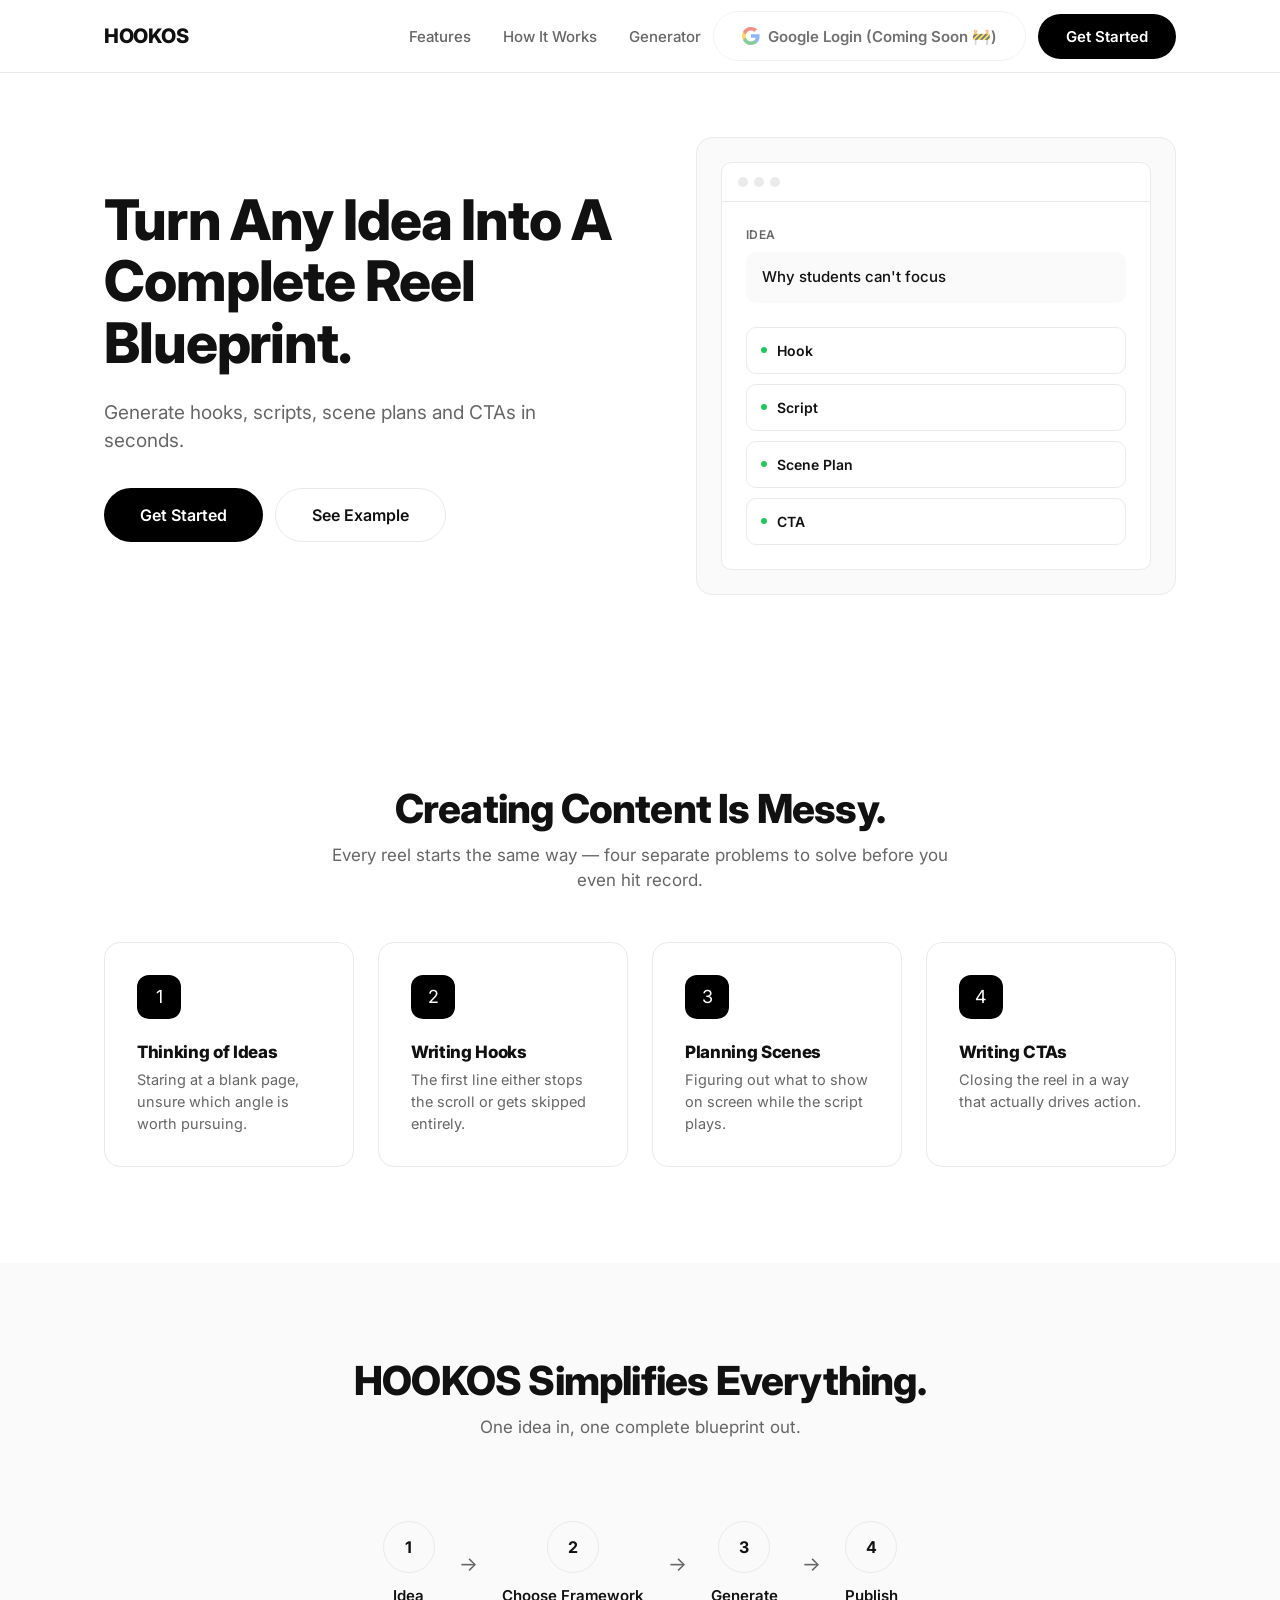
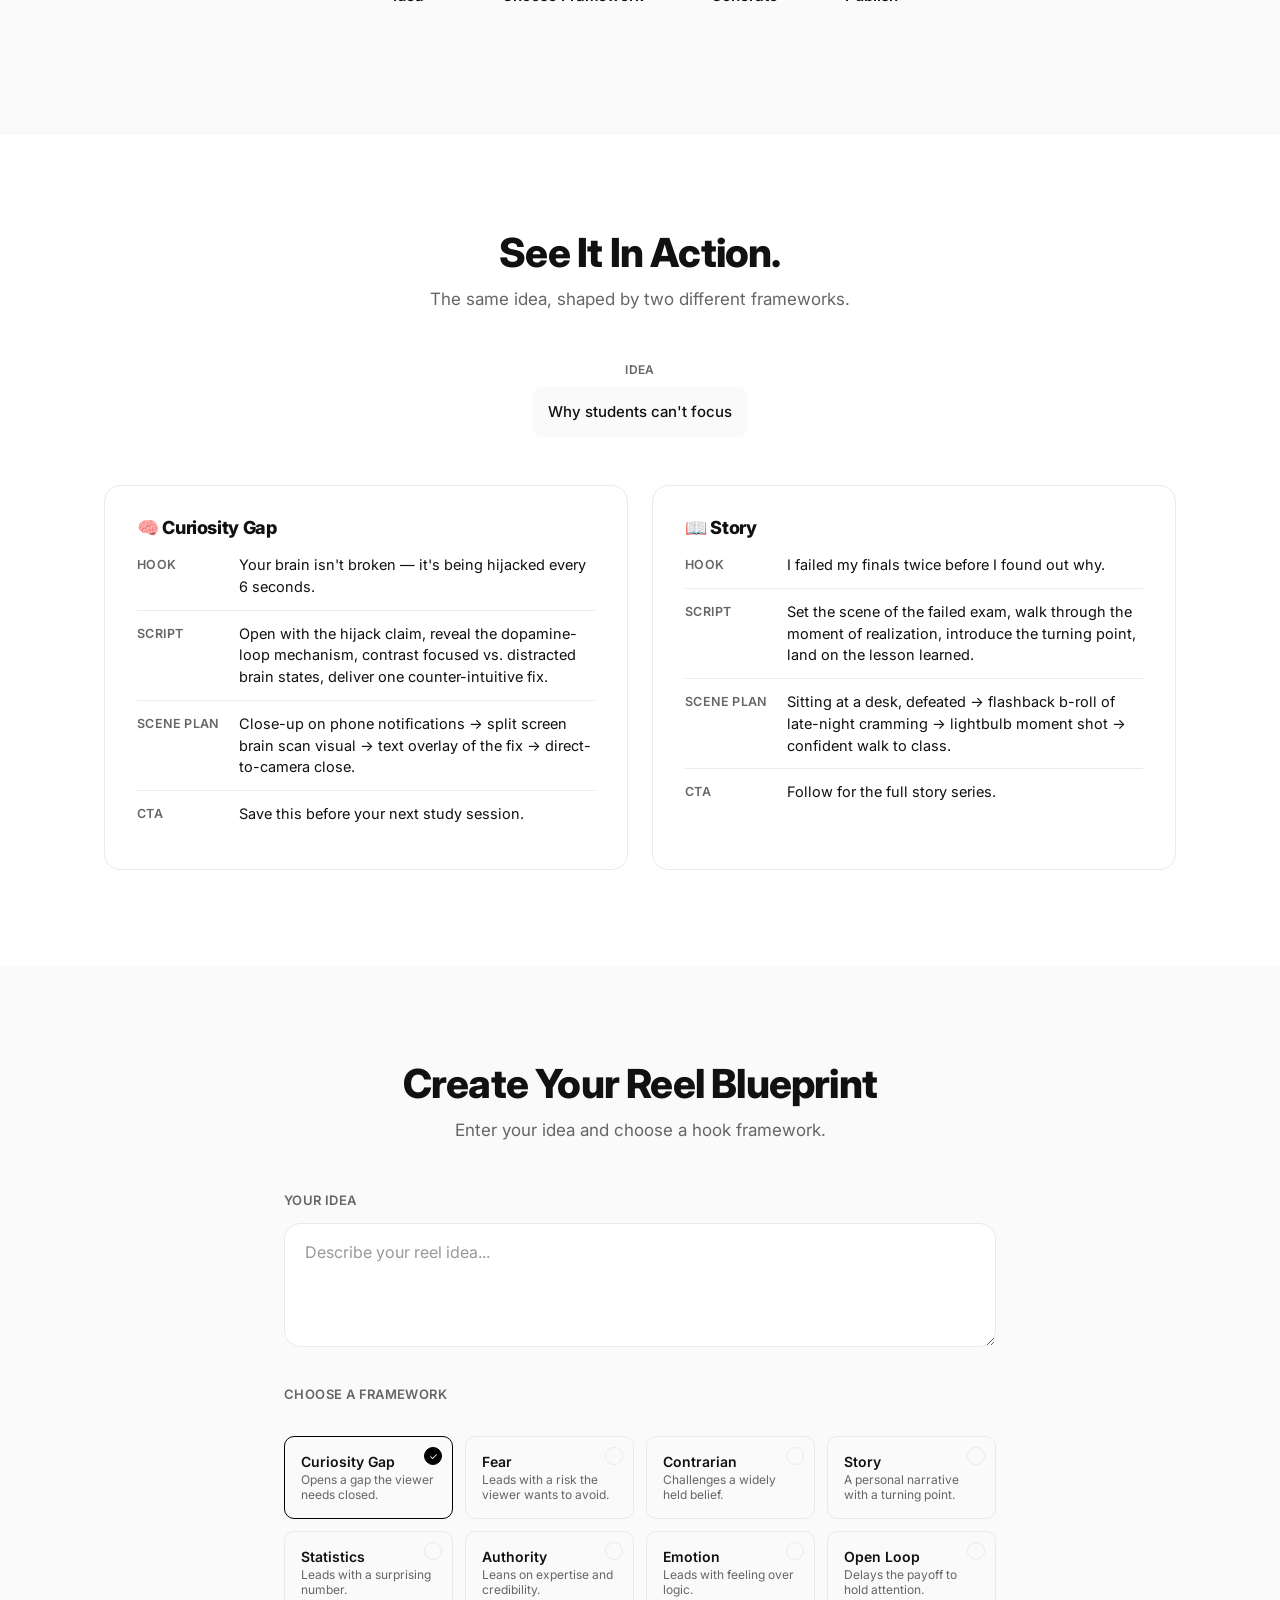
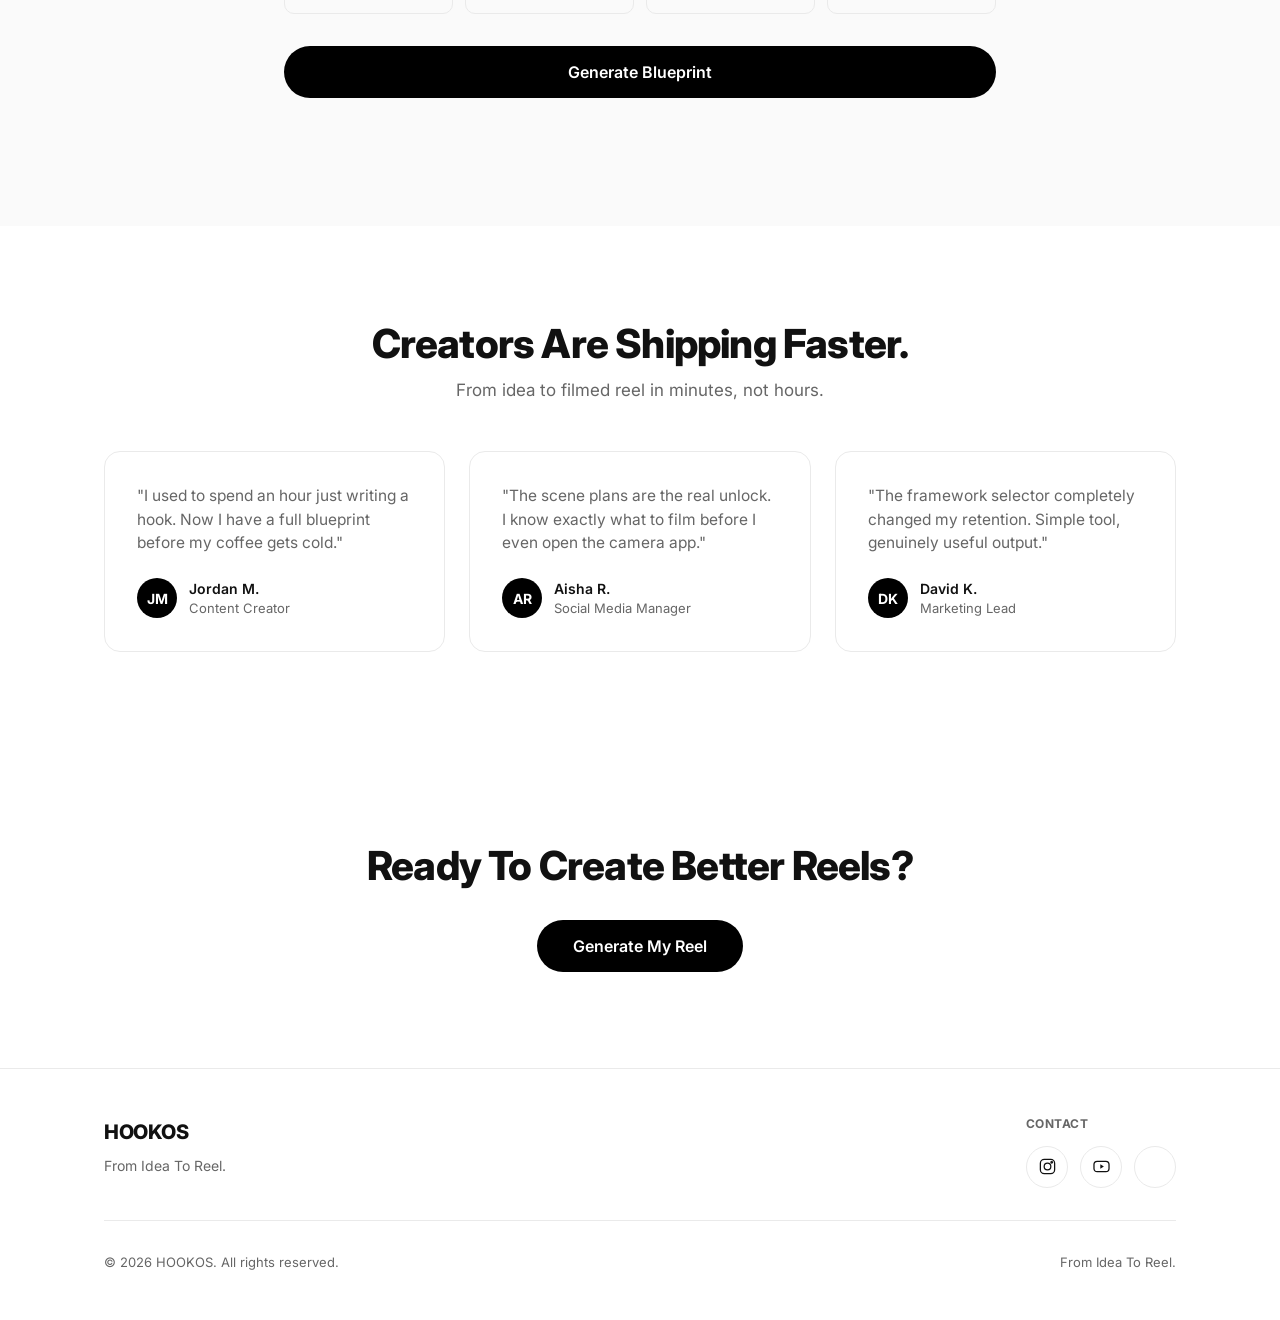
==== index.html @ 0fcbcadb "Update index.html" ====
<!DOCTYPE html>
<html lang="en">
<head>
<meta charset="UTF-8">
<meta name="viewport" content="width=device-width, initial-scale=1, viewport-fit=cover">
<title>HOOKOS — Turn Any Idea Into A Complete Reel Blueprint</title>
<meta name="description" content="HOOKOS turns a simple idea into a complete reel blueprint in seconds — hook, script, scene plan and CTA, generated instantly.">
<meta name="theme-color" content="#FFFFFF">
<link rel="icon" href="assets/favicon.ico" sizes="any">
<link rel="stylesheet" href="styles.css">
</head>
<body>

<a href="#main" class="skip-link">Skip to content</a>

<header class="navbar">
  <div class="container">
    <a href="#top" class="logo">HOOKOS</a>

    <button type="button" class="nav-toggle" id="nav-toggle" aria-expanded="false" aria-controls="nav-right" aria-label="Toggle menu">
      <span class="nav-toggle-bars"><span></span><span></span><span></span></span>
    </button>

    <div class="nav-right" id="nav-right">
      <ul class="nav-links">
        <li><a href="#features">Features</a></li>
        <li><a href="#how-it-works">How It Works</a></li>
        <li><a href="#generator">Generator</a></li>
      </ul>

      <div class="auth-area">
        <!-- Signed-out state (default). Google auth not implemented yet — UI only. -->
        <div data-auth-state="signed-out" class="is-active">
          <button type="button" class="btn btn-google" disabled>
  <svg width="18" height="18" viewBox="0 0 18 18" aria-hidden="true" focusable="false">
    <path fill="#4285F4" d="M17.64 9.2c0-.64-.06-1.25-.16-1.84H9v3.48h4.84a4.14 4.14 0 0 1-1.8 2.72v2.26h2.9c1.7-1.56 2.7-3.87 2.7-6.62Z"/>
    <path fill="#34A853" d="M9 18c2.43 0 4.47-.8 5.96-2.18l-2.9-2.26c-.81.54-1.85.86-3.06.86-2.35 0-4.34-1.59-5.05-3.72H.95v2.33A9 9 0 0 0 9 18Z"/>
    <path fill="#FBBC05" d="M3.95 10.7A5.4 5.4 0 0 1 3.67 9c0-.59.1-1.16.28-1.7V4.97H.95A9 9 0 0 0 0 9c0 1.45.35 2.83.95 4.03l3-2.33Z"/>
    <path fill="#EA4335" d="M9 3.58c1.32 0 2.51.46 3.44 1.35l2.58-2.58C13.46.89 11.43 0 9 0A9 9 0 0 0 .95 4.97l3 2.33C4.66 5.17 6.65 3.58 9 3.58Z"/>
  </svg>
  <span>Google Login (Coming Soon 🚧)</span>
</button>

        <!-- Signed-in state — hidden until real auth is wired up. -->
        <div data-auth-state="signed-in" class="profile-menu" id="profile-menu">
          <button type="button" class="profile-trigger" id="profile-trigger" aria-haspopup="true" aria-expanded="false">
            <span class="avatar" data-user-initial>?</span>
            <span data-user-name>Account</span>
          </button>
          <div class="profile-dropdown" role="menu">
            <a href="#" role="menuitem">Dashboard</a>
            <a href="#" role="menuitem">History</a>
            <button type="button" role="menuitem" data-action="logout">Log Out</button>
          </div>
        </div>
      </div>

      <a href="#generator" class="btn btn-primary">Get Started</a>
    </div>
  </div>
</header>

<main id="main">

  <!-- ================= HERO ================= -->
  <section class="hero" id="top">
    <div class="container">
      <div class="hero-copy">
        <h1>Turn Any Idea Into A Complete Reel Blueprint.</h1>
        <p>Generate hooks, scripts, scene plans and CTAs in seconds.</p>
        <div class="hero-actions">
          <a href="#generator" class="btn btn-primary btn-lg">Get Started</a>
          <a href="#example" class="btn btn-secondary btn-lg">See Example</a>
        </div>
      </div>

      <div class="mockup" role="img" aria-label="Preview of a generated blueprint for the idea: why students can't focus">
        <div class="mockup-window">
          <div class="mockup-bar">
            <span class="mockup-dot"></span>
            <span class="mockup-dot"></span>
            <span class="mockup-dot"></span>
          </div>
          <div class="mockup-body">
            <div class="mockup-label">Idea</div>
            <div class="mockup-input">Why students can't focus</div>
            <div class="mockup-outputs">
              <div class="mockup-chip"><span class="dot"></span>Hook</div>
              <div class="mockup-chip"><span class="dot"></span>Script</div>
              <div class="mockup-chip"><span class="dot"></span>Scene Plan</div>
              <div class="mockup-chip"><span class="dot"></span>CTA</div>
            </div>
          </div>
        </div>
      </div>
    </div>
  </section>

  <!-- ================= PROBLEM ================= -->
  <section id="features">
    <div class="container">
      <div class="section-title reveal">
        <h2>Creating Content Is Messy.</h2>
        <p>Every reel starts the same way — four separate problems to solve before you even hit record.</p>
      </div>
      <div class="grid-4">
        <div class="card reveal">
          <div class="card-icon" aria-hidden="true">1</div>
          <h3>Thinking of Ideas</h3>
          <p>Staring at a blank page, unsure which angle is worth pursuing.</p>
        </div>
        <div class="card reveal">
          <div class="card-icon" aria-hidden="true">2</div>
          <h3>Writing Hooks</h3>
          <p>The first line either stops the scroll or gets skipped entirely.</p>
        </div>
        <div class="card reveal">
          <div class="card-icon" aria-hidden="true">3</div>
          <h3>Planning Scenes</h3>
          <p>Figuring out what to show on screen while the script plays.</p>
        </div>
        <div class="card reveal">
          <div class="card-icon" aria-hidden="true">4</div>
          <h3>Writing CTAs</h3>
          <p>Closing the reel in a way that actually drives action.</p>
        </div>
      </div>
    </div>
  </section>

  <!-- ================= SOLUTION ================= -->
  <section id="how-it-works" class="section-alt">
    <div class="container">
      <div class="section-title reveal">
        <h2>HOOKOS Simplifies Everything.</h2>
        <p>One idea in, one complete blueprint out.</p>
      </div>
      <div class="process reveal">
        <div class="process-step"><div class="num">1</div><span class="label">Idea</span></div>
        <span class="process-arrow" aria-hidden="true">→</span>
        <div class="process-step"><div class="num">2</div><span class="label">Choose Framework</span></div>
        <span class="process-arrow" aria-hidden="true">→</span>
        <div class="process-step"><div class="num">3</div><span class="label">Generate</span></div>
        <span class="process-arrow" aria-hidden="true">→</span>
        <div class="process-step"><div class="num">4</div><span class="label">Publish</span></div>
      </div>
    </div>
  </section>

  <!-- ================= EXAMPLE OUTPUT ================= -->
  <section id="example">
    <div class="container">
      <div class="section-title reveal">
        <h2>See It In Action.</h2>
        <p>The same idea, shaped by two different frameworks.</p>
      </div>

      <div class="example-input reveal">
        <div class="mockup-label">Idea</div>
        <div class="mockup-input">Why students can't focus</div>
      </div>

      <div class="grid-2">
        <div class="output-card reveal">
          <h3>🧠 Curiosity Gap</h3>
          <div class="output-line"><strong>Hook</strong><span>Your brain isn't broken — it's being hijacked every 6 seconds.</span></div>
          <div class="output-line"><strong>Script</strong><span>Open with the hijack claim, reveal the dopamine-loop mechanism, contrast focused vs. distracted brain states, deliver one counter-intuitive fix.</span></div>
          <div class="output-line"><strong>Scene Plan</strong><span>Close-up on phone notifications → split screen brain scan visual → text overlay of the fix → direct-to-camera close.</span></div>
          <div class="output-line"><strong>CTA</strong><span>Save this before your next study session.</span></div>
        </div>
        <div class="output-card reveal">
          <h3>📖 Story</h3>
          <div class="output-line"><strong>Hook</strong><span>I failed my finals twice before I found out why.</span></div>
          <div class="output-line"><strong>Script</strong><span>Set the scene of the failed exam, walk through the moment of realization, introduce the turning point, land on the lesson learned.</span></div>
          <div class="output-line"><strong>Scene Plan</strong><span>Sitting at a desk, defeated → flashback b-roll of late-night cramming → lightbulb moment shot → confident walk to class.</span></div>
          <div class="output-line"><strong>CTA</strong><span>Follow for the full story series.</span></div>
        </div>
      </div>
    </div>
  </section>

  <!-- ================= GENERATOR ================= -->
  <section id="generator" class="section-alt">
    <div class="container generator-shell">
      <div class="section-title reveal">
        <h2>Create Your Reel Blueprint</h2>
        <p>Enter your idea and choose a hook framework.</p>
      </div>

      <form id="blueprint-form" novalidate>
        <div class="field-label" id="idea-label">Your idea</div>
        <textarea id="idea-input" placeholder="Describe your reel idea..." aria-labelledby="idea-label" required></textarea>

        <div class="field-label" style="margin-top:32px;" id="framework-label">Choose a framework</div>
        <div class="framework-grid" role="radiogroup" aria-labelledby="framework-label" id="framework-grid">
          <!-- populated by script.js -->
        </div>

        <button type="submit" class="btn btn-primary btn-lg btn-block" id="generate-btn">
          <span id="generate-btn-text">Generate Blueprint</span>
        </button>

        <div class="form-hint" id="form-hint">&nbsp;</div>
        <div class="api-error" id="api-error" role="alert"></div>
      </form>

      <!-- Loading experience -->
      <div class="loading-panel" id="loading-panel" aria-live="polite">
        <div class="loading-orb" aria-hidden="true"></div>
        <div class="loading-status" id="loading-status">Analyzing topic...</div>
        <div class="loading-track"><div class="loading-bar" id="loading-bar"></div></div>
      </div>

      <!-- Results -->
      <section id="results" hidden aria-live="polite">
        <div class="results-header">
          <h2>Your Reel Blueprint</h2>
          <p>Copy each section straight into your workflow.</p>
        </div>

        <div class="metrics-panel">
          <h3>AI Metrics</h3>
          <div class="metrics-grid">
            <div class="metric">
              <span class="metric-label">Virality Score</span>
              <span class="metric-value" id="metric-virality">—</span>
              <div class="metric-bar"><span id="metric-virality-bar"></span></div>
            </div>
            <div class="metric">
              <span class="metric-label">Retention Score</span>
              <span class="metric-value" id="metric-retention">—</span>
              <div class="metric-bar"><span id="metric-retention-bar"></span></div>
            </div>
            <div class="metric">
              <span class="metric-label">Predicted Watch Time</span>
              <span class="metric-value is-text" id="metric-watchtime">—</span>
            </div>
            <div class="metric">
              <span class="metric-label">Emotion Trigger</span>
              <span class="metric-value is-text" id="metric-emotion">—</span>
            </div>
            <div class="metric">
              <span class="metric-label">Framework Used</span>
              <span class="metric-value is-text" id="metric-framework">—</span>
            </div>
            <div class="metric">
              <span class="metric-label">Confidence</span>
              <span class="metric-value" id="metric-confidence">—</span>
              <div class="metric-bar"><span id="metric-confidence-bar"></span></div>
            </div>
          </div>
        </div>

        <div class="result-card">
          <div class="result-card-head">
            <h3>Topic Refinement</h3>
            <button class="copy-btn" data-target="result-topic" type="button">Copy</button>
          </div>
          <div class="result-body" id="result-topic"></div>
        </div>

        <div class="result-card">
          <div class="result-card-head">
            <h3>Hook</h3>
            <button class="copy-btn" data-target="result-hook" type="button">Copy</button>
          </div>
          <div class="result-body" id="result-hook"></div>
        </div>

        <div class="result-card">
          <div class="result-card-head">
            <h3>Script</h3>
            <button class="copy-btn" data-target="result-script" type="button">Copy</button>
          </div>
          <div class="result-body" id="result-script"></div>
        </div>

        <div class="result-card">
          <div class="result-card-head">
            <h3>Scene Plan</h3>
            <button class="copy-btn" data-target="result-scene" type="button">Copy</button>
          </div>
          <div class="result-body scene-plan" id="result-scene"></div>
        </div>

        <div class="result-card">
          <div class="result-card-head">
            <h3>CTA</h3>
            <button class="copy-btn" data-target="result-cta" type="button">Copy</button>
          </div>
          <div class="result-body" id="result-cta"></div>
        </div>
      </section>
    </div>
  </section>

  <!-- ================= REVIEWS ================= -->
  <section>
    <div class="container">
      <div class="section-title reveal">
        <h2>Creators Are Shipping Faster.</h2>
        <p>From idea to filmed reel in minutes, not hours.</p>
      </div>
      <div class="grid-3">
        <div class="card testimonial reveal">
          <p>"I used to spend an hour just writing a hook. Now I have a full blueprint before my coffee gets cold."</p>
          <div class="testimonial-author">
            <div class="avatar" aria-hidden="true">JM</div>
            <div><div class="author-name">Jordan M.</div><div class="author-role">Content Creator</div></div>
          </div>
        </div>
        <div class="card testimonial reveal">
          <p>"The scene plans are the real unlock. I know exactly what to film before I even open the camera app."</p>
          <div class="testimonial-author">
            <div class="avatar" aria-hidden="true">AR</div>
            <div><div class="author-name">Aisha R.</div><div class="author-role">Social Media Manager</div></div>
          </div>
        </div>
        <div class="card testimonial reveal">
          <p>"The framework selector completely changed my retention. Simple tool, genuinely useful output."</p>
          <div class="testimonial-author">
            <div class="avatar" aria-hidden="true">DK</div>
            <div><div class="author-name">David K.</div><div class="author-role">Marketing Lead</div></div>
          </div>
        </div>
      </div>
    </div>
  </section>

  <!-- ================= FINAL CTA ================= -->
  <section class="final-cta">
    <div class="container reveal">
      <h2>Ready To Create Better Reels?</h2>
      <a href="#generator" class="btn btn-primary btn-lg">Generate My Reel</a>
    </div>
  </section>
</main>

<footer>
  <div class="container">
    <div class="footer-top">
      <div class="footer-brand">
        <div class="logo">HOOKOS</div>
        <p class="footer-tag">From Idea To Reel.</p>
      </div>

      <div class="footer-social">
        <h3>Contact</h3>
        <div class="social-links">
          <a class="social-link" href="https://instagram.com/notx4.exe" target="_blank" rel="noopener noreferrer" aria-label="HOOKOS on Instagram (opens in a new tab)">
            <svg viewBox="0 0 24 24" fill="none" stroke="currentColor" stroke-width="1.6" stroke-linecap="round" stroke-linejoin="round" aria-hidden="true" focusable="false"><rect x="3" y="3" width="18" height="18" rx="5"/><circle cx="12" cy="12" r="4.2"/><circle cx="17.3" cy="6.7" r="1"/></svg>
          </a>
          <a class="social-link" href="https://youtube.com/@notx4.exe" target="_blank" rel="noopener noreferrer" aria-label="HOOKOS on YouTube (opens in a new tab)">
            <svg viewBox="0 0 24 24" fill="none" stroke="currentColor" stroke-width="1.6" stroke-linecap="round" stroke-linejoin="round" aria-hidden="true" focusable="false"><rect x="2.5" y="5.5" width="19" height="13" rx="4"/><path d="M10.5 9.3 15 12l-4.5 2.7z" fill="currentColor" stroke="none"/></svg>
          </a>
          <a class="social-link" href="https://discord.gg/hookos" target="_blank" rel="noopener noreferrer" aria-label="HOOKOS on Discord">
            <svg viewBox="0 0 24 24" fill="currentColor" aria-hidden="true" <path d="M19.54 5.32A16.33 16.33 0 0 0 15.9 4.2l-.46.94a15.4 15.4 0 0 0-6.88 0l-.46-.94a16.3 16.3 0 0 0-3.64 1.12C2.15 9.14 1.5 12.86 1.8 16.53a16.7 16.7 0 0 0 5.03 2.53l1.22-1.68c-.67-.24-1.3-.55-1.9-.93.16.12.32.24.48.34 3.2 1.86 7.04 1.86 10.24 0 .16-.1.32-.22.48-.34-.6.38-1.23.69-1.9.93l1.22 1.68a16.7 16.7 0 0 0 5.03-2.53c.37-4.24-.63-7.93-2.66-11.21ZM8.68 14.58c-.98 0-1.78-.9-1.78-2s.78-2 1.78-2 1.8.9 1.78 2-.78 2-1.78 2Zm6.64 0c-.98 0-1.78-.9-1.78-2s.78-2 1.78-2 1.8.9 1.78 2-.8 2-1.78 2Z"/></svg>
          </a>
        </div>
      </div>
    </div>

    <div class="footer-bottom">
      <span>© 2026 HOOKOS. All rights reserved.</span>
      <span>From Idea To Reel.</span>
    </div>
  </div>
</footer>
  
<script src="script.js"></script>
</body>
</html>
---- styles.css ----
/* ==========================================================================
   HOOKOS — styles.css
   Design tokens → base/reset → layout → components → utilities → animations
   Same palette, type and layout as the original design. Only the code
   underneath has been refactored, deduplicated, and made responsive.
   ========================================================================== */

@import url('https://fonts.googleapis.com/css2?family=Inter:wght@400;500;600;700;800&display=swap');

/* ---------------------------------------------------------------------- */
/* 1. Design tokens                                                       */
/* ---------------------------------------------------------------------- */

:root {
  --bg: #FFFFFF;
  --surface: #FAFAFA;
  --text-primary: #111111;
  --text-secondary: #666666;
  --accent: #000000;
  --accent-contrast: #FFFFFF;
  --border: #EAEAEA;
  --success: #22C55E;
  --danger: #E11D48;

  --radius: 16px;
  --radius-sm: 10px;
  --radius-pill: 100px;

  --max-width: 1120px;
  --gutter: clamp(20px, 5vw, 24px);

  --ease: cubic-bezier(0.16, 1, 0.3, 1);

  --space-1: 4px;
  --space-2: 8px;
  --space-3: 12px;
  --space-4: 16px;
  --space-5: 24px;
  --space-6: 32px;
  --space-7: 48px;
  --space-8: 64px;
  --space-9: 96px;

  color-scheme: light;
}

/* ---------------------------------------------------------------------- */
/* 2. Reset / base                                                        */
/* ---------------------------------------------------------------------- */

*,
*::before,
*::after { box-sizing: border-box; margin: 0; padding: 0; }

html {
  scroll-behavior: smooth;
  -webkit-text-size-adjust: 100%;
}

body {
  font-family: 'Inter', -apple-system, BlinkMacSystemFont, 'SF Pro Display', 'Segoe UI', sans-serif;
  background: var(--bg);
  color: var(--text-primary);
  line-height: 1.5;
  -webkit-font-smoothing: antialiased;
  -moz-osx-font-smoothing: grayscale;
  overflow-x: hidden; /* belt-and-suspenders against any stray overflow */
}

img, svg, video { display: block; max-width: 100%; height: auto; }

a { color: inherit; text-decoration: none; }

button, input, textarea {
  font-family: inherit;
  font-size: inherit;
  color: inherit;
}

button {
  cursor: pointer;
  border: none;
  background: none;
}

ul { list-style: none; }

@media (prefers-reduced-motion: reduce) {
  html { scroll-behavior: auto; }
  *, *::before, *::after {
    animation-duration: 0.001ms !important;
    animation-iteration-count: 1 !important;
    transition-duration: 0.001ms !important;
    scroll-behavior: auto !important;
  }
}

/* Accessible focus ring everywhere, invisible for mouse users */
:focus-visible {
  outline: 2px solid var(--accent);
  outline-offset: 3px;
  border-radius: 4px;
}

.sr-only {
  position: absolute;
  width: 1px; height: 1px;
  padding: 0; margin: -1px;
  overflow: hidden;
  clip: rect(0, 0, 0, 0);
  white-space: nowrap;
  border: 0;
}

.skip-link {
  position: absolute;
  top: -48px;
  left: var(--space-4);
  background: var(--accent);
  color: var(--accent-contrast);
  padding: 12px 20px;
  border-radius: var(--radius-sm);
  z-index: 1000;
  transition: top 0.2s var(--ease);
}

.skip-link:focus { top: var(--space-4); }

/* ---------------------------------------------------------------------- */
/* 3. Layout primitives                                                   */
/* ---------------------------------------------------------------------- */

.container {
  width: 100%;
  max-width: var(--max-width);
  margin-inline: auto;
  padding-inline: var(--gutter);
}

section { padding-block: var(--space-9); }

@media (max-width: 768px) { section { padding-block: var(--space-8); } }
@media (max-width: 480px) { section { padding-block: var(--space-7); } }

.section-alt { background: var(--surface); }

img, video, canvas, svg { max-width: 100%; }

/* ---------------------------------------------------------------------- */
/* 4. Typography                                                          */
/* ---------------------------------------------------------------------- */

h1, h2, h3 {
  font-weight: 800;
  letter-spacing: -0.02em;
  line-height: 1.1;
}

h2 { font-size: clamp(26px, 4vw, 40px); }

.eyebrow {
  font-size: 13px;
  font-weight: 600;
  letter-spacing: 0.04em;
  text-transform: uppercase;
  color: var(--text-secondary);
  margin-bottom: var(--space-4);
}

.section-title {
  text-align: center;
  max-width: 640px;
  margin-inline: auto;
  margin-bottom: var(--space-7);
}

.section-title h2 { margin-bottom: var(--space-3); }

.section-title p {
  color: var(--text-secondary);
  font-size: clamp(15px, 2vw, 17px);
}

/* ---------------------------------------------------------------------- */
/* 5. Buttons                                                             */
/* ---------------------------------------------------------------------- */

.btn {
  display: inline-flex;
  align-items: center;
  justify-content: center;
  gap: var(--space-2);
  padding: 15px 28px;
  border-radius: var(--radius-pill);
  font-size: 15px;
  font-weight: 600;
  line-height: 1;
  white-space: nowrap;
  transition: transform 0.2s var(--ease), background-color 0.2s var(--ease),
    border-color 0.2s var(--ease), color 0.2s var(--ease), box-shadow 0.2s var(--ease);
}

.btn:hover { transform: scale(1.02); }
.btn:active { transform: scale(0.99); }
.btn:disabled { opacity: 0.6; cursor: not-allowed; transform: none; }

.btn-primary { background: var(--accent); color: var(--accent-contrast); }
.btn-primary:hover:not(:disabled) { background: #262626; }

.btn-secondary {
  background: transparent;
  color: var(--text-primary);
  border: 1px solid var(--border);
}
.btn-secondary:hover { border-color: #CCCCCC; background: var(--surface); }

.btn-google {
  background: var(--bg);
  color: var(--text-primary);
  border: 1px solid var(--border);
}
.btn-google:hover { border-color: #CCCCCC; background: var(--surface); }
.btn-google svg { flex-shrink: 0; }

.btn-block { width: 100%; }
.btn-lg { padding: 18px 36px; font-size: 16px; }
.btn-sm { padding: 10px 18px; font-size: 13.5px; }

/* ---------------------------------------------------------------------- */
/* 6. Navbar                                                              */
/* ---------------------------------------------------------------------- */

.navbar {
  position: sticky;
  top: 0;
  z-index: 100;
  background: rgba(255, 255, 255, 0.85);
  backdrop-filter: blur(12px);
  -webkit-backdrop-filter: blur(12px);
  border-bottom: 1px solid var(--border);
}

.navbar .container {
  display: flex;
  align-items: center;
  justify-content: space-between;
  height: 72px;
  gap: var(--space-4);
}

.logo {
  font-size: 20px;
  font-weight: 800;
  letter-spacing: -0.02em;
  flex-shrink: 0;
}

.nav-links {
  display: flex;
  gap: var(--space-6);
}

.nav-links a {
  font-size: 15px;
  font-weight: 500;
  color: var(--text-secondary);
  transition: color 0.2s var(--ease);
}
.nav-links a:hover, .nav-links a:focus-visible { color: var(--text-primary); }

.nav-right {
  display: flex;
  align-items: center;
  gap: var(--space-3);
}

.nav-toggle {
  display: none;
  width: 40px;
  height: 40px;
  align-items: center;
  justify-content: center;
  border-radius: 50%;
  border: 1px solid var(--border);
  flex-shrink: 0;
}

.nav-toggle-bars {
  position: relative;
  width: 16px; height: 10px;
}
.nav-toggle-bars span {
  position: absolute;
  left: 0; width: 100%; height: 1.5px;
  background: var(--text-primary);
  transition: transform 0.25s var(--ease), opacity 0.25s var(--ease), top 0.25s var(--ease);
}
.nav-toggle-bars span:nth-child(1) { top: 0; }
.nav-toggle-bars span:nth-child(2) { top: 4.5px; }
.nav-toggle-bars span:nth-child(3) { top: 9px; }

.nav-open .nav-toggle-bars span:nth-child(1) { top: 4.5px; transform: rotate(45deg); }
.nav-open .nav-toggle-bars span:nth-child(2) { opacity: 0; }
.nav-open .nav-toggle-bars span:nth-child(3) { top: 4.5px; transform: rotate(-45deg); }

/* Auth area — inert placeholder until real auth ships */
.auth-area { display: flex; align-items: center; gap: var(--space-3); }
[data-auth-state] { display: none; }
[data-auth-state].is-active { display: flex; }

.profile-menu { position: relative; }
.profile-trigger {
  display: flex;
  align-items: center;
  gap: var(--space-2);
  border: 1px solid var(--border);
  border-radius: var(--radius-pill);
  padding: 6px 14px 6px 6px;
}
.profile-trigger:hover { border-color: #CCCCCC; }

.avatar {
  width: 30px; height: 30px;
  border-radius: 50%;
  background: var(--accent);
  color: var(--accent-contrast);
  display: flex; align-items: center; justify-content: center;
  font-weight: 700; font-size: 12px;
  flex-shrink: 0;
}

.profile-dropdown {
  position: absolute;
  top: calc(100% + 8px);
  right: 0;
  min-width: 190px;
  background: var(--bg);
  border: 1px solid var(--border);
  border-radius: var(--radius-sm);
  padding: var(--space-2);
  box-shadow: 0 12px 32px rgba(0, 0, 0, 0.08);
  opacity: 0;
  visibility: hidden;
  transform: translateY(-6px);
  transition: opacity 0.2s var(--ease), transform 0.2s var(--ease), visibility 0.2s;
}
.profile-menu.is-open .profile-dropdown {
  opacity: 1; visibility: visible; transform: translateY(0);
}

.profile-dropdown a,
.profile-dropdown button {
  display: block;
  width: 100%;
  text-align: left;
  padding: 10px 12px;
  border-radius: 8px;
  font-size: 14px;
}
.profile-dropdown a:hover,
.profile-dropdown button:hover { background: var(--surface); }

@media (max-width: 860px) {
  .nav-links { display: none; }
  .nav-toggle { display: flex; }

  .nav-right {
    position: fixed;
    inset: 72px 0 0 0;
    flex-direction: column;
    align-items: stretch;
    gap: var(--space-3);
    background: var(--bg);
    padding: var(--space-5) var(--gutter);
    transform: translateY(-8px);
    opacity: 0;
    visibility: hidden;
    pointer-events: none;
    transition: opacity 0.25s var(--ease), transform 0.25s var(--ease), visibility 0.25s;
    overflow-y: auto;
  }

  .nav-open .nav-right {
    transform: translateY(0);
    opacity: 1;
    visibility: visible;
    pointer-events: auto;
  }

  .nav-right .btn { width: 100%; }
  .auth-area { flex-direction: column; align-items: stretch; }
  .profile-dropdown { position: static; box-shadow: none; opacity: 1; visibility: visible; transform: none; display: none; margin-top: var(--space-2); }
  .profile-menu.is-open .profile-dropdown { display: block; }
}

/* ---------------------------------------------------------------------- */
/* 7. Hero                                                                */
/* ---------------------------------------------------------------------- */

.hero { padding-block: var(--space-8) var(--space-9); }

.hero .container {
  display: grid;
  grid-template-columns: 1.1fr 1fr;
  gap: var(--space-8);
  align-items: center;
}

.hero-copy h1 { font-size: clamp(32px, 5.2vw, 56px); margin-bottom: var(--space-5); }

.hero-copy p {
  font-size: clamp(16px, 2.4vw, 19px);
  color: var(--text-secondary);
  max-width: 480px;
  margin-bottom: var(--space-6);
}

.hero-actions { display: flex; gap: var(--space-3); flex-wrap: wrap; }

@media (max-width: 900px) {
  .hero { padding-block: var(--space-7) var(--space-8); }
  .hero .container { grid-template-columns: 1fr; gap: var(--space-6); }
  .hero-copy p { max-width: none; }
}

/* Mockup */

.mockup {
  background: var(--surface);
  border: 1px solid var(--border);
  border-radius: var(--radius);
  padding: var(--space-5);
  width: 100%;
}

.mockup-window {
  background: var(--bg);
  border: 1px solid var(--border);
  border-radius: var(--radius-sm);
  overflow: hidden;
}

.mockup-bar { display: flex; gap: 6px; padding: 14px 16px; border-bottom: 1px solid var(--border); }
.mockup-dot { width: 10px; height: 10px; border-radius: 50%; background: var(--border); }
.mockup-body { padding: var(--space-5); }

.mockup-label {
  font-size: 12px; font-weight: 600; color: var(--text-secondary);
  text-transform: uppercase; letter-spacing: 0.03em; margin-bottom: var(--space-2);
}

.mockup-input {
  font-size: 15px; font-weight: 500;
  background: var(--surface);
  border-radius: var(--radius-sm);
  padding: 14px 16px;
  margin-bottom: var(--space-5);
  word-break: break-word;
}

.mockup-outputs { display: flex; flex-direction: column; gap: 10px; }

.mockup-chip {
  display: flex; align-items: center; gap: 10px;
  padding: 12px 14px;
  border: 1px solid var(--border);
  border-radius: var(--radius-sm);
  font-size: 14px; font-weight: 600;
  opacity: 0;
  animation: chipIn 0.5s var(--ease) forwards;
}
.mockup-chip:nth-child(1) { animation-delay: 0.1s; }
.mockup-chip:nth-child(2) { animation-delay: 0.25s; }
.mockup-chip:nth-child(3) { animation-delay: 0.4s; }
.mockup-chip:nth-child(4) { animation-delay: 0.55s; }
.mockup-chip .dot { width: 6px; height: 6px; border-radius: 50%; background: var(--success); flex-shrink: 0; }

@keyframes chipIn {
  from { opacity: 0; transform: translateY(8px); }
  to { opacity: 1; transform: translateY(0); }
}

/* ---------------------------------------------------------------------- */
/* 8. Card grids (problem / reviews)                                      */
/* ---------------------------------------------------------------------- */

.grid-4 { display: grid; grid-template-columns: repeat(4, 1fr); gap: var(--space-5); }
.grid-3 { display: grid; grid-template-columns: repeat(3, 1fr); gap: var(--space-5); }
.grid-2 { display: grid; grid-template-columns: repeat(2, 1fr); gap: var(--space-5); }

@media (max-width: 900px) {
  .grid-4 { grid-template-columns: repeat(2, 1fr); }
  .grid-3 { grid-template-columns: 1fr; }
  .grid-2 { grid-template-columns: 1fr; }
}
@media (max-width: 560px) {
  .grid-4 { grid-template-columns: 1fr; }
}

.card {
  background: var(--bg);
  border: 1px solid var(--border);
  border-radius: var(--radius);
  padding: var(--space-6);
  transition: transform 0.25s var(--ease), box-shadow 0.25s var(--ease), border-color 0.25s var(--ease);
}
.card:hover { transform: scale(1.02); box-shadow: 0 12px 32px rgba(0, 0, 0, 0.06); border-color: #DDDDDD; }

.card-icon {
  width: 44px; height: 44px;
  border-radius: 12px;
  background: var(--accent);
  color: var(--accent-contrast);
  display: flex; align-items: center; justify-content: center;
  margin-bottom: var(--space-5);
  font-size: 18px;
}

.card h3 { font-size: 17px; margin-bottom: var(--space-2); }
.card p { font-size: 14.5px; color: var(--text-secondary); }

/* Process */

.process { display: flex; align-items: center; justify-content: center; flex-wrap: wrap; }
.process-step { display: flex; flex-direction: column; align-items: center; gap: var(--space-3); padding: var(--space-6) var(--space-5); }
.process-step .num {
  width: 52px; height: 52px; border-radius: 50%;
  border: 1px solid var(--border);
  display: flex; align-items: center; justify-content: center;
  font-weight: 700; font-size: 16px; background: var(--surface);
}
.process-step .label { font-size: 15px; font-weight: 600; }
.process-arrow { color: var(--text-secondary); font-size: 20px; }

@media (max-width: 700px) {
  .process { flex-direction: column; }
  .process-arrow { transform: rotate(90deg); }
}

/* Example output */

.example-input { text-align: center; margin-bottom: var(--space-7); }
.example-input .mockup-input { display: inline-block; margin: 0 auto; }

.output-card { border: 1px solid var(--border); border-radius: var(--radius); padding: var(--space-6); }
.output-card h3 { font-size: 18px; margin-bottom: var(--space-4); display: flex; align-items: center; gap: var(--space-2); }
.output-line { display: flex; gap: var(--space-3); padding: 12px 0; border-top: 1px solid var(--border); font-size: 14.5px; }
.output-line:first-of-type { border-top: none; padding-top: 0; }
.output-line strong {
  flex-shrink: 0; font-weight: 600; min-width: 90px;
  color: var(--text-secondary); font-size: 12.5px;
  text-transform: uppercase; letter-spacing: 0.03em; padding-top: 2px;
}

@media (max-width: 640px) {
  .output-line { flex-direction: column; gap: 4px; }
  .output-line strong { min-width: 0; }
}

/* Testimonials */

.testimonial p { font-size: 15.5px; margin-bottom: var(--space-5); }
.testimonial-author { display: flex; align-items: center; gap: var(--space-3); }
.testimonial-author .avatar { width: 40px; height: 40px; font-size: 14px; }
.author-name { font-weight: 600; font-size: 14px; }
.author-role { font-size: 13px; color: var(--text-secondary); }

/* Final CTA */

.final-cta { text-align: center; }
.final-cta h2 { margin-bottom: var(--space-6); }

/* ---------------------------------------------------------------------- */
/* 9. Generator                                                           */
/* ---------------------------------------------------------------------- */

.generator-shell {
  max-width: 760px;
  margin-inline: auto;
}

.field-label {
  font-size: 13px; font-weight: 600;
  text-transform: uppercase; letter-spacing: 0.03em;
  color: var(--text-secondary);
  margin-bottom: var(--space-3);
}

textarea#idea-input {
  width: 100%;
  min-height: 124px;
  padding: 18px 20px;
  border: 1px solid var(--border);
  border-radius: var(--radius);
  font-size: 16px;
  resize: vertical;
  transition: border-color 0.2s var(--ease), box-shadow 0.2s var(--ease);
}
textarea#idea-input::placeholder { color: #999999; }
textarea#idea-input:focus {
  border-color: var(--accent);
  box-shadow: 0 0 0 3px rgba(17, 17, 17, 0.06);
}

/* Framework selector */

.framework-grid {
  display: grid;
  grid-template-columns: repeat(4, 1fr);
  gap: var(--space-3);
  margin: var(--space-6) 0;
}

@media (max-width: 720px) { .framework-grid { grid-template-columns: repeat(2, 1fr); } }
@media (max-width: 420px) { .framework-grid { grid-template-columns: 1fr; } }

.framework-chip {
  position: relative;
  text-align: left;
  border: 1.5px solid var(--border);
  border-radius: var(--radius-sm);
  padding: var(--space-4);
  transition: transform 0.2s var(--ease), border-color 0.2s var(--ease), background-color 0.2s var(--ease);
}
.framework-chip:hover { transform: scale(1.02); border-color: #CCCCCC; }
.framework-chip.selected { border-color: var(--accent); background: var(--surface); }

.framework-chip .fw-name { font-size: 14px; font-weight: 600; display: block; }
.framework-chip .fw-desc { font-size: 12px; color: var(--text-secondary); display: block; margin-top: 2px; }

.framework-chip .check {
  position: absolute; top: 10px; right: 10px;
  width: 18px; height: 18px; border-radius: 50%;
  border: 1.5px solid var(--border);
  display: flex; align-items: center; justify-content: center;
  font-size: 10px; color: transparent;
  transition: all 0.2s var(--ease);
}
.framework-chip.selected .check { background: var(--accent); border-color: var(--accent); color: var(--accent-contrast); }

.form-hint {
  font-size: 13px; color: #999999; text-align: center;
  margin-top: var(--space-3); min-height: 18px;
}
.form-hint.error { color: var(--danger); }

.api-error {
  border: 1px solid var(--danger);
  color: var(--danger);
  border-radius: var(--radius-sm);
  padding: 14px 16px;
  font-size: 14px;
  margin-top: var(--space-4);
  display: none;
}
.api-error.is-active { display: block; }

/* Loading experience */

.loading-panel {
  display: none;
  border: 1px solid var(--border);
  border-radius: var(--radius);
  padding: var(--space-6);
  margin-top: var(--space-6);
  text-align: center;
}
.loading-panel.is-active { display: block; animation: fadeSlideIn 0.4s var(--ease); }

.loading-orb {
  width: 44px; height: 44px;
  border-radius: 50%;
  margin: 0 auto var(--space-5);
  background: linear-gradient(90deg, var(--border) 25%, #F5F5F5 37%, var(--border) 63%);
  background-size: 400% 100%;
  animation: shimmer 1.4s ease infinite, spin 2.2s linear infinite;
}

.loading-status {
  font-size: 15px;
  font-weight: 600;
  min-height: 22px;
  margin-bottom: var(--space-4);
}

.loading-track {
  height: 4px;
  border-radius: 4px;
  background: var(--border);
  overflow: hidden;
}
.loading-bar {
  height: 100%;
  width: 0%;
  background: var(--accent);
  border-radius: 4px;
  transition: width 0.4s var(--ease);
}

@keyframes shimmer { 0% { background-position: 100% 0; } 100% { background-position: 0 0; } }
@keyframes spin { to { transform: rotate(360deg); } }

/* Results */

#results { margin-top: var(--space-8); }

.results-header { text-align: center; margin-bottom: var(--space-6); }
.results-header h2 { font-size: 26px; margin-bottom: var(--space-2); }
.results-header p { color: var(--text-secondary); font-size: 14.5px; }

.result-card {
  border: 1px solid var(--border);
  border-radius: var(--radius);
  padding: var(--space-6);
  margin-bottom: var(--space-4);
}

.result-card-head { display: flex; align-items: center; justify-content: space-between; gap: var(--space-3); margin-bottom: var(--space-4); }
.result-card-head h3 { font-size: 13px; font-weight: 700; text-transform: uppercase; letter-spacing: 0.04em; color: var(--text-secondary); }

.copy-btn {
  display: flex; align-items: center; gap: 6px;
  font-size: 13px; font-weight: 600;
  padding: 8px 14px;
  border-radius: var(--radius-pill);
  border: 1px solid var(--border);
  transition: all 0.2s var(--ease);
  flex-shrink: 0;
}
.copy-btn:hover { border-color: #CCCCCC; background: var(--surface); }
.copy-btn.copied { border-color: var(--success); color: var(--success); }

.result-body { font-size: 15.5px; line-height: 1.7; white-space: pre-line; word-wrap: break-word; }

.result-body.scene-plan .scene { display: flex; gap: var(--space-3); padding: 8px 0; }
.result-body.scene-plan .scene:first-child { padding-top: 0; }
.scene-num { flex-shrink: 0; font-weight: 700; color: var(--text-secondary); font-size: 13.5px; min-width: 22px; }

/* Metrics panel */

.metrics-panel {
  border: 1px solid var(--border);
  border-radius: var(--radius);
  padding: var(--space-6);
  margin-bottom: var(--space-4);
}

.metrics-panel h3 {
  font-size: 13px; font-weight: 700; text-transform: uppercase;
  letter-spacing: 0.04em; color: var(--text-secondary); margin-bottom: var(--space-5);
}

.metrics-grid {
  display: grid;
  grid-template-columns: repeat(3, 1fr);
  gap: var(--space-5);
}
@media (max-width: 640px) { .metrics-grid { grid-template-columns: repeat(2, 1fr); } }

.metric {
  display: flex;
  flex-direction: column;
  gap: 6px;
}

.metric-label { font-size: 12px; color: var(--text-secondary); }
.metric-value { font-size: 22px; font-weight: 800; letter-spacing: -0.02em; }
.metric-value.is-text { font-size: 15px; font-weight: 600; }

.metric-bar {
  height: 6px;
  border-radius: 4px;
  background: var(--border);
  overflow: hidden;
  margin-top: 2px;
}
.metric-bar span {
  display: block;
  height: 100%;
  width: 0%;
  background: var(--accent);
  border-radius: 4px;
  transition: width 0.8s var(--ease);
}

/* ---------------------------------------------------------------------- */
/* 10. Footer / contact & social                                          */
/* ---------------------------------------------------------------------- */

footer {
  border-top: 1px solid var(--border);
  padding-block: var(--space-7);
}

.footer-top {
  display: flex;
  align-items: flex-start;
  justify-content: space-between;
  flex-wrap: wrap;
  gap: var(--space-6);
  margin-bottom: var(--space-6);
}

.footer-brand .logo { display: block; margin-bottom: var(--space-2); }
.footer-tag { color: var(--text-secondary); font-size: 14px; }

.footer-social h3 {
  font-size: 12px;
  font-weight: 700;
  text-transform: uppercase;
  letter-spacing: 0.04em;
  color: var(--text-secondary);
  margin-bottom: var(--space-4);
}

.social-links { display: flex; gap: var(--space-3); }

.social-link {
  width: 42px; height: 42px;
  border-radius: 50%;
  border: 1px solid var(--border);
  display: flex; align-items: center; justify-content: center;
  color: var(--text-primary);
  transition: transform 0.2s var(--ease), border-color 0.2s var(--ease), background-color 0.2s var(--ease), color 0.2s var(--ease);
}
.social-link svg { width: 19px; height: 19px; }
.social-link:hover, .social-link:focus-visible {
  transform: translateY(-2px) scale(1.04);
  border-color: var(--accent);
  background: var(--accent);
  color: var(--accent-contrast);
}

.footer-bottom {
  display: flex;
  align-items: center;
  justify-content: space-between;
  flex-wrap: wrap;
  gap: var(--space-3);
  padding-top: var(--space-6);
  border-top: 1px solid var(--border);
  font-size: 13px;
  color: var(--text-secondary);
}

@media (max-width: 560px) {
  .footer-top { flex-direction: column; }
}

/* ---------------------------------------------------------------------- */
/* 11. Shared animation utilities                                         */
/* ---------------------------------------------------------------------- */

.reveal {
  opacity: 0;
  transform: translateY(24px);
  transition: opacity 0.6s var(--ease), transform 0.6s var(--ease);
}
.reveal.visible { opacity: 1; transform: translateY(0); }

.fade-slide-in { animation: fadeSlideIn 0.5s var(--ease) forwards; }
@keyframes fadeSlideIn {
  from { opacity: 0; transform: translateY(16px); }
  to { opacity: 1; transform: translateY(0); }
}

.success-pop { animation: successPop 0.4s var(--ease); }
@keyframes successPop {
  0% { transform: scale(1); }
  40% { transform: scale(1.15); }
  100% { transform: scale(1); }
}

.loading-dots { display: inline-flex; gap: 4px; align-items: center; }
.loading-dots span {
  width: 6px; height: 6px; border-radius: 50%;
  background: var(--accent-contrast);
  animation: dotPulse 1.1s ease-in-out infinite;
}
.loading-dots span:nth-child(2) { animation-delay: 0.15s; }
.loading-dots span:nth-child(3) { animation-delay: 0.3s; }
@keyframes dotPulse {
  0%, 80%, 100% { opacity: 0.25; transform: scale(0.8); }
  40% { opacity: 1; transform: scale(1); }
}
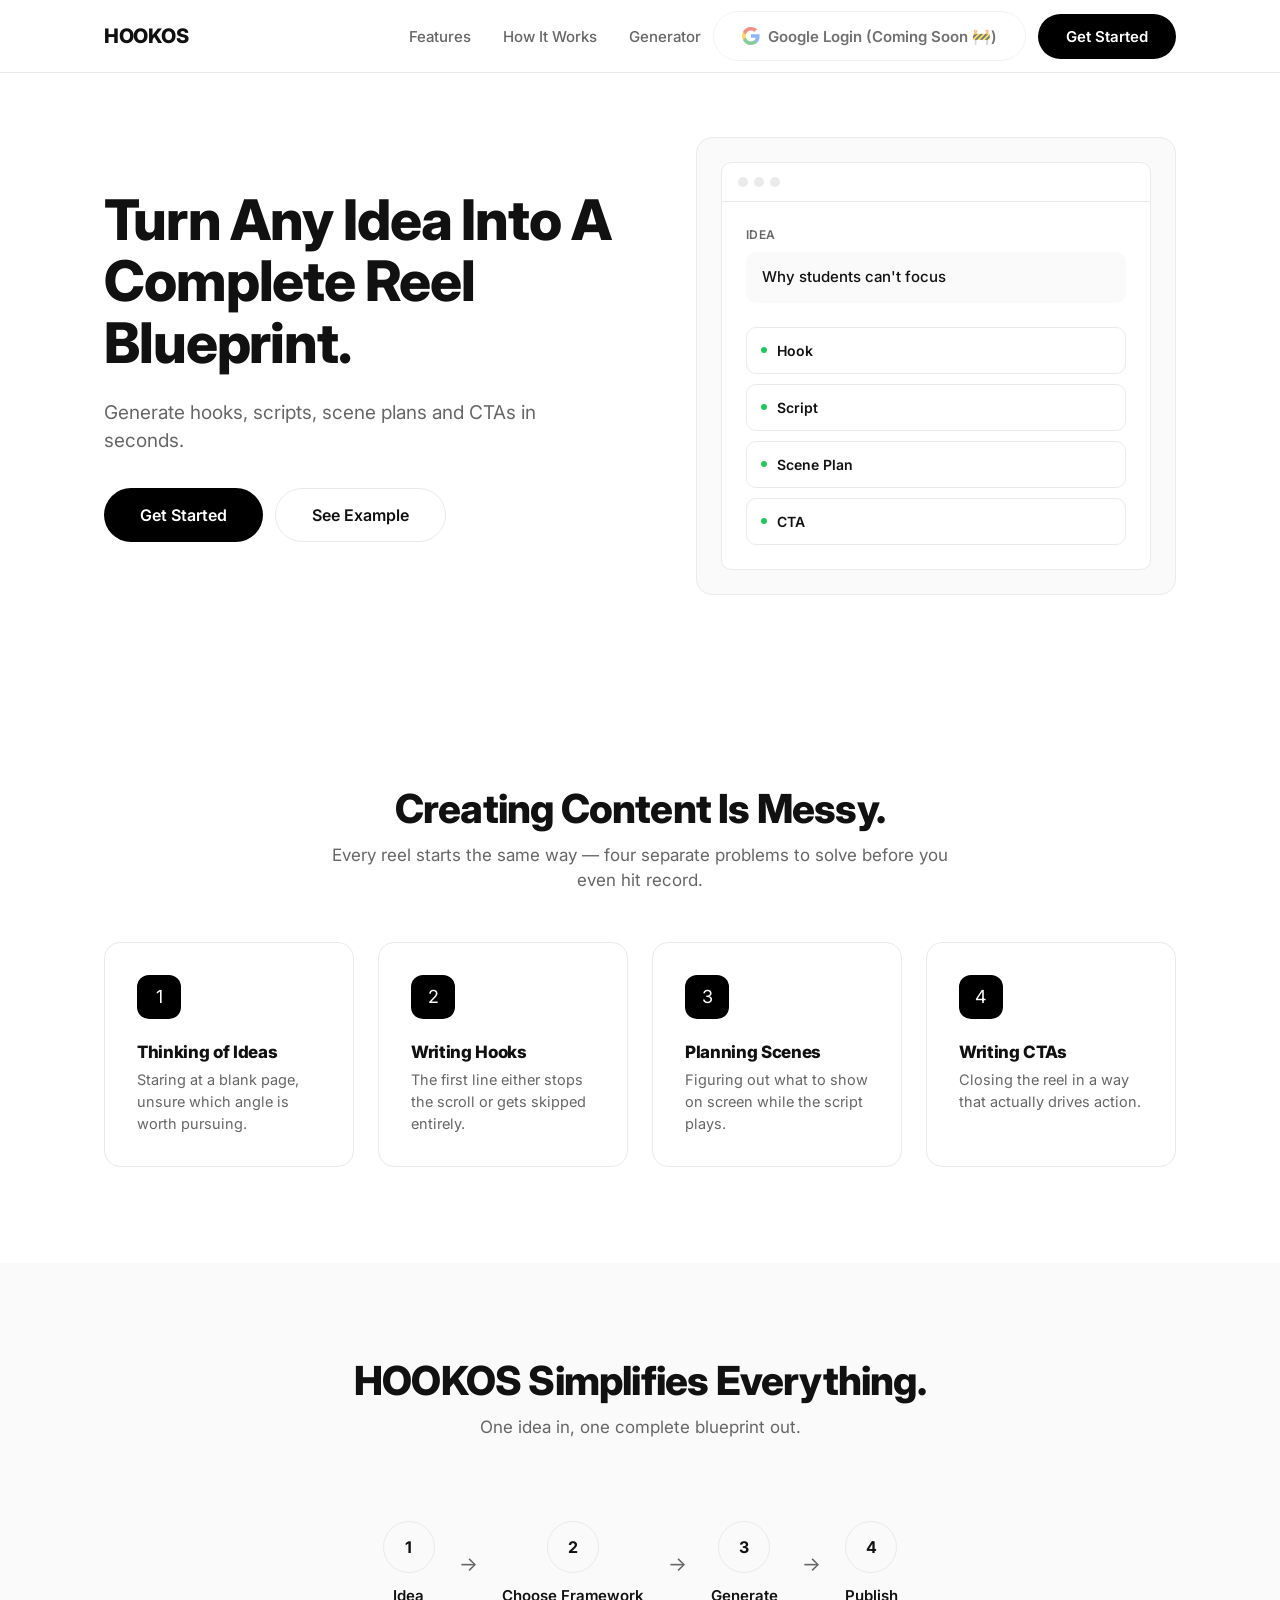
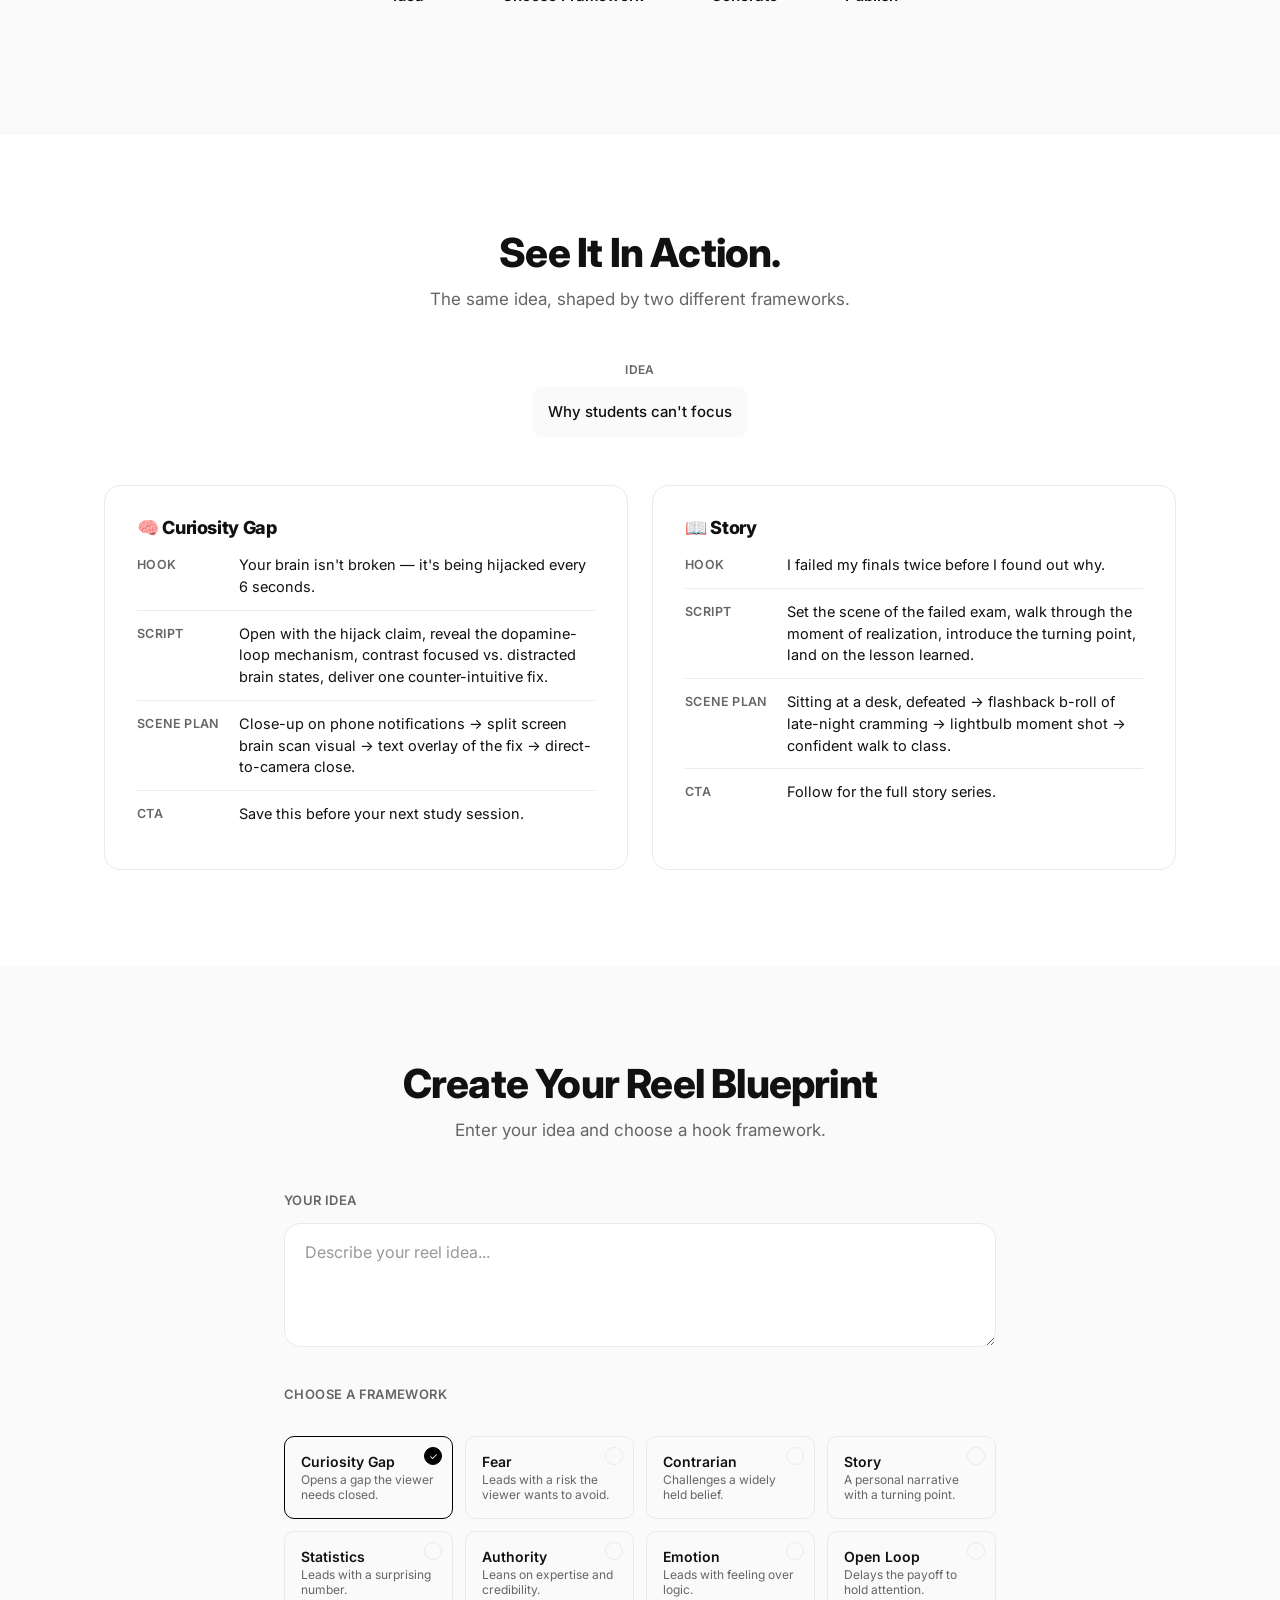
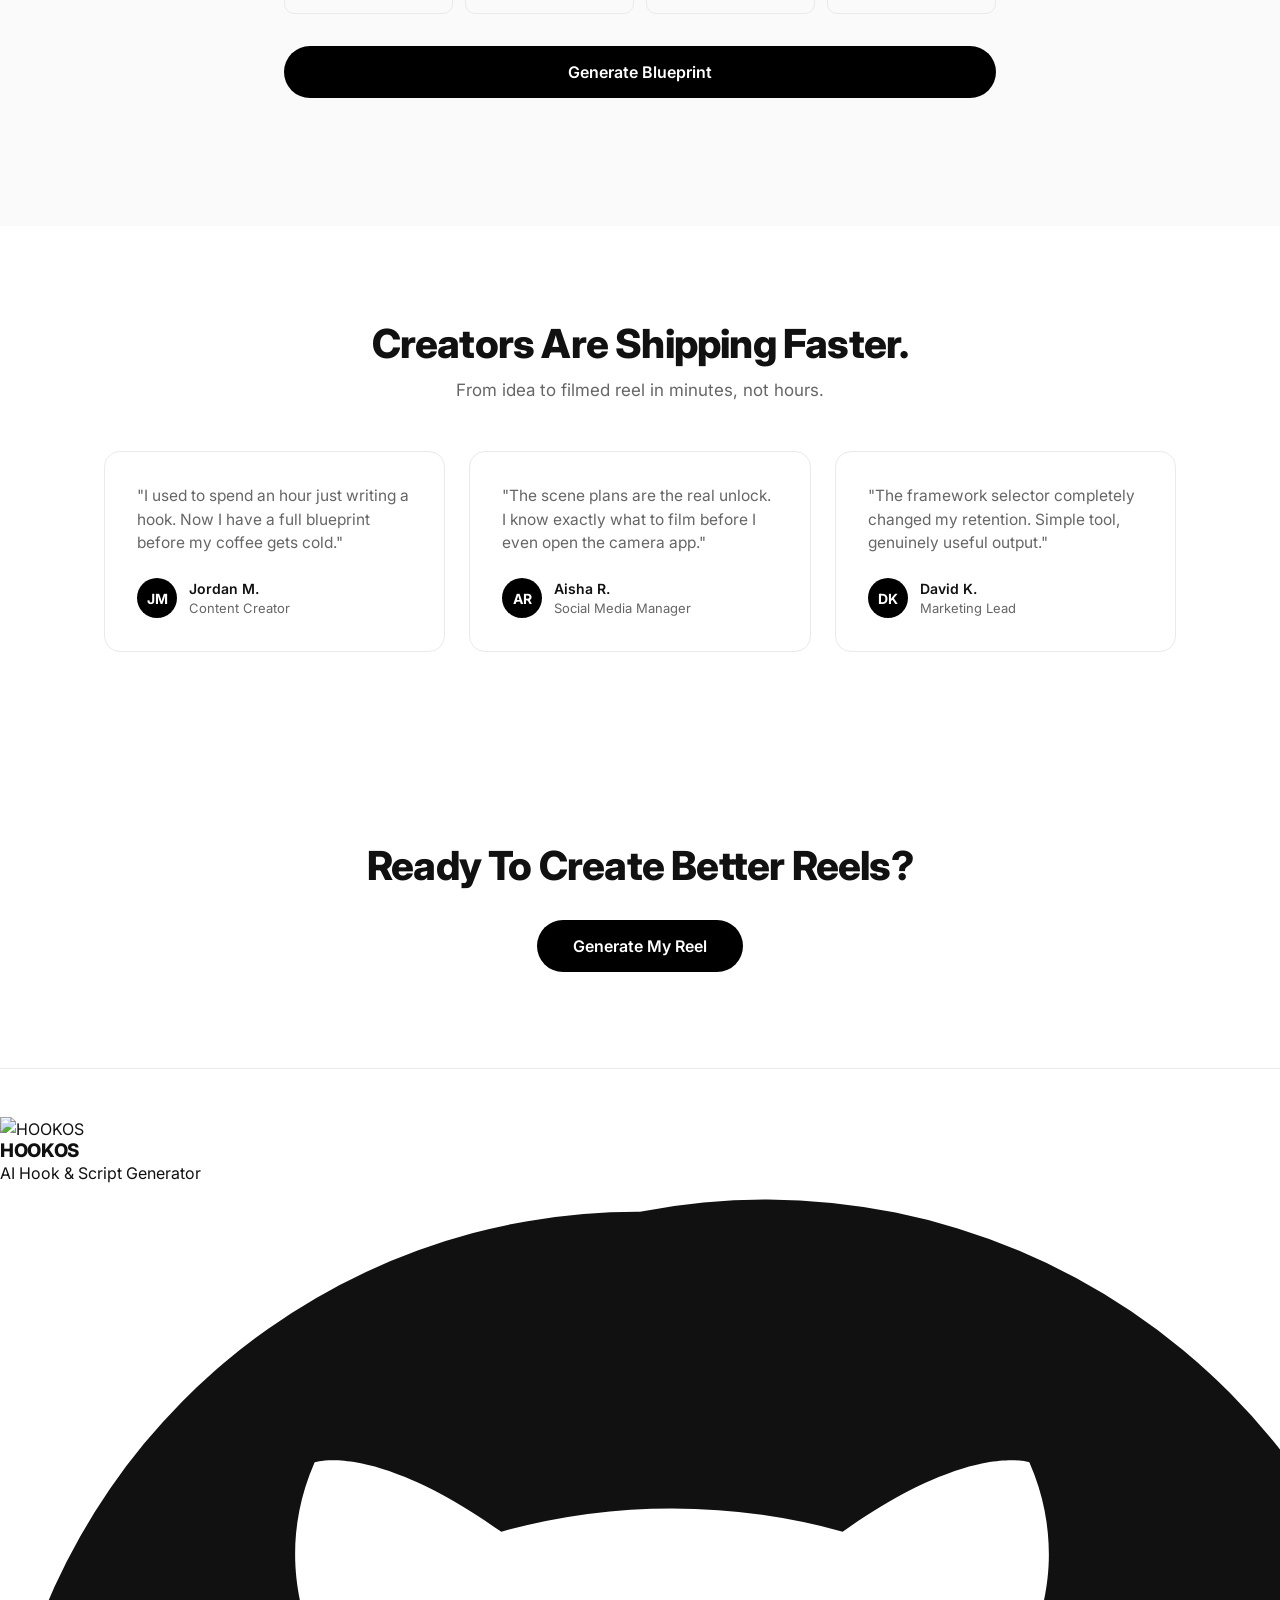
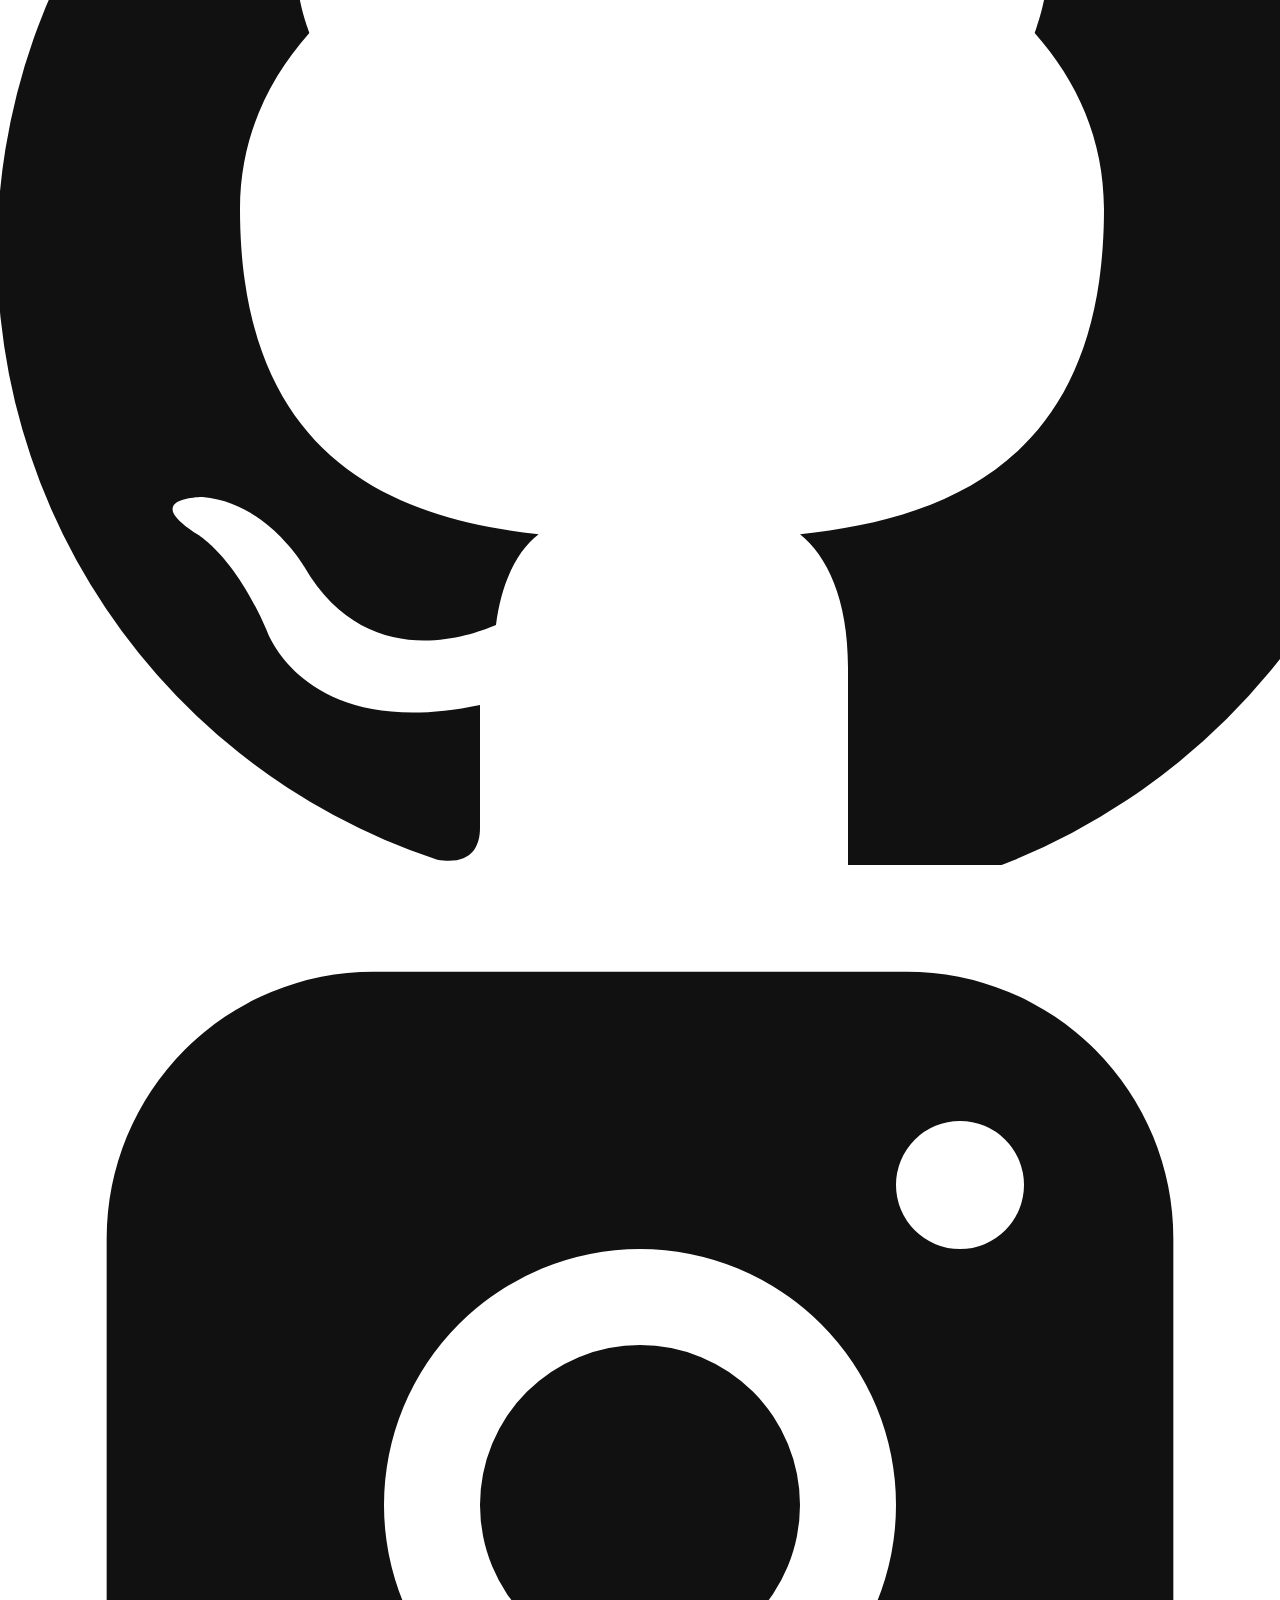
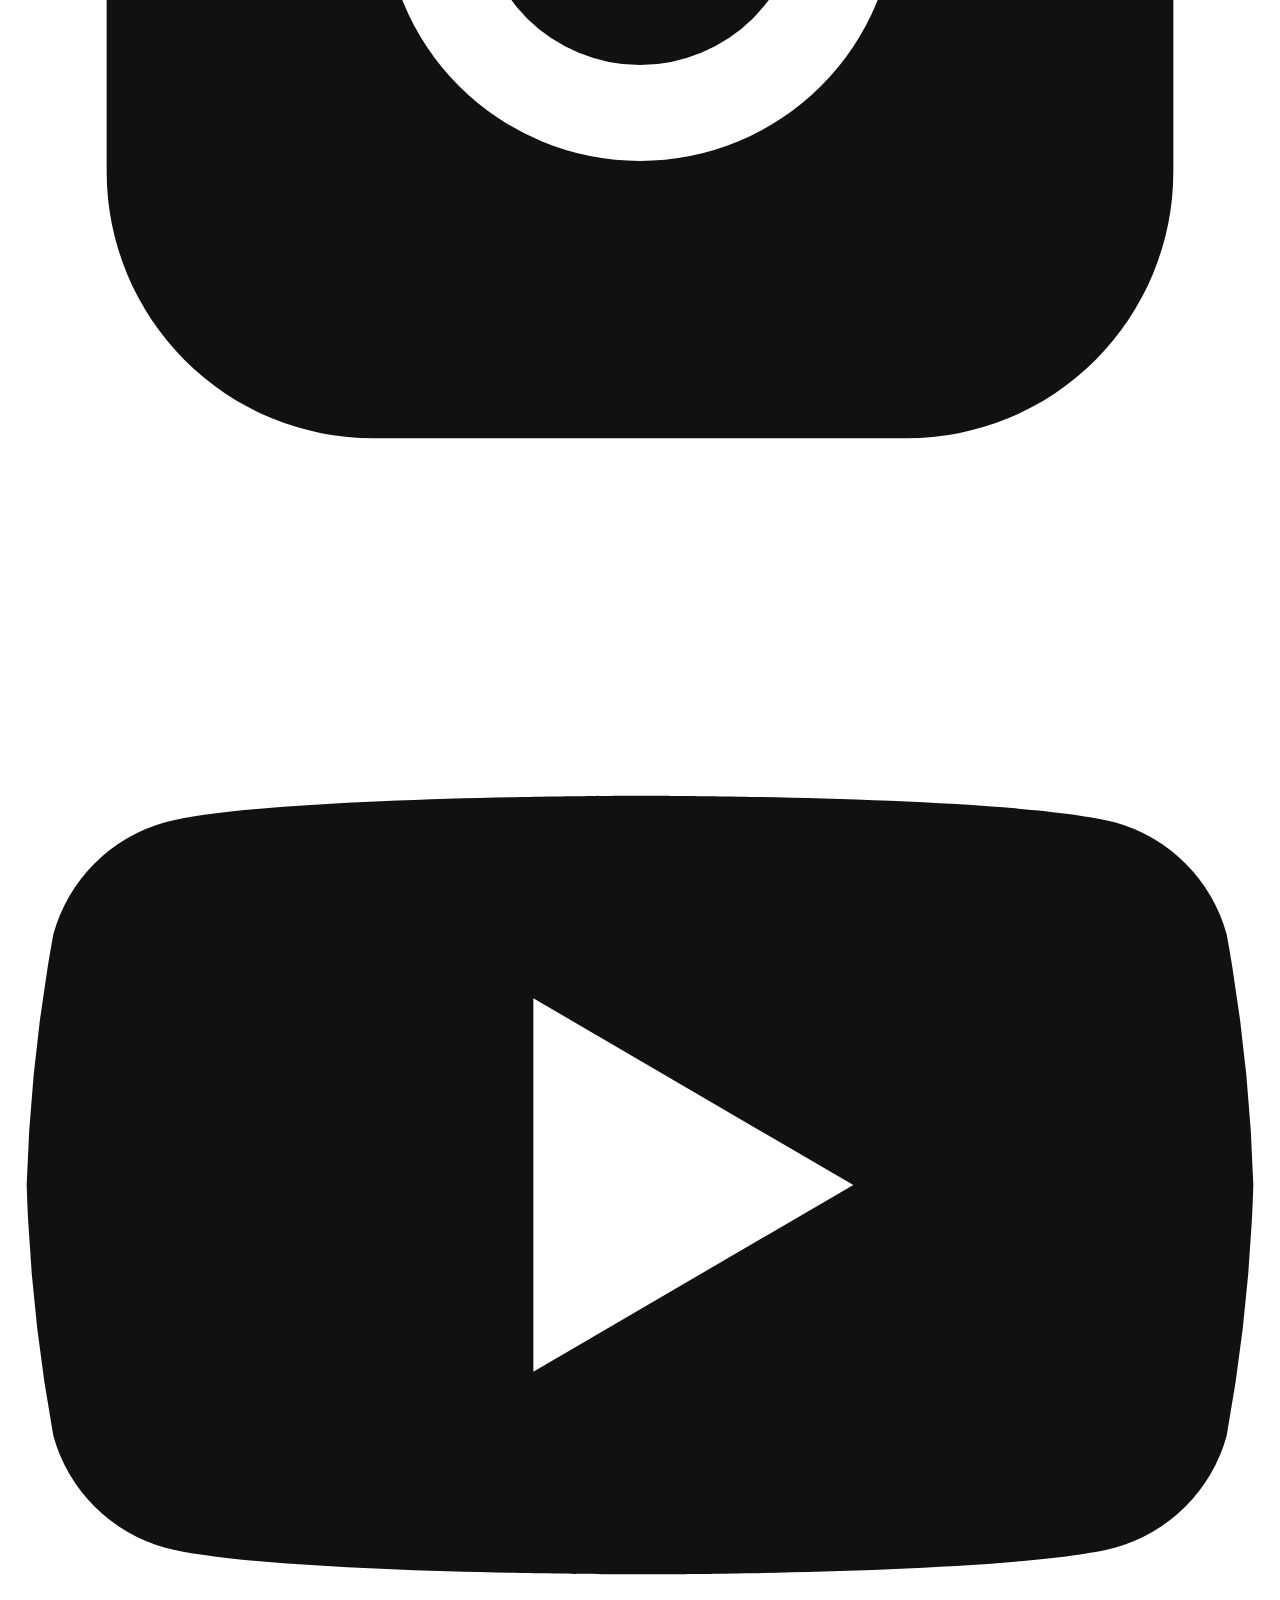
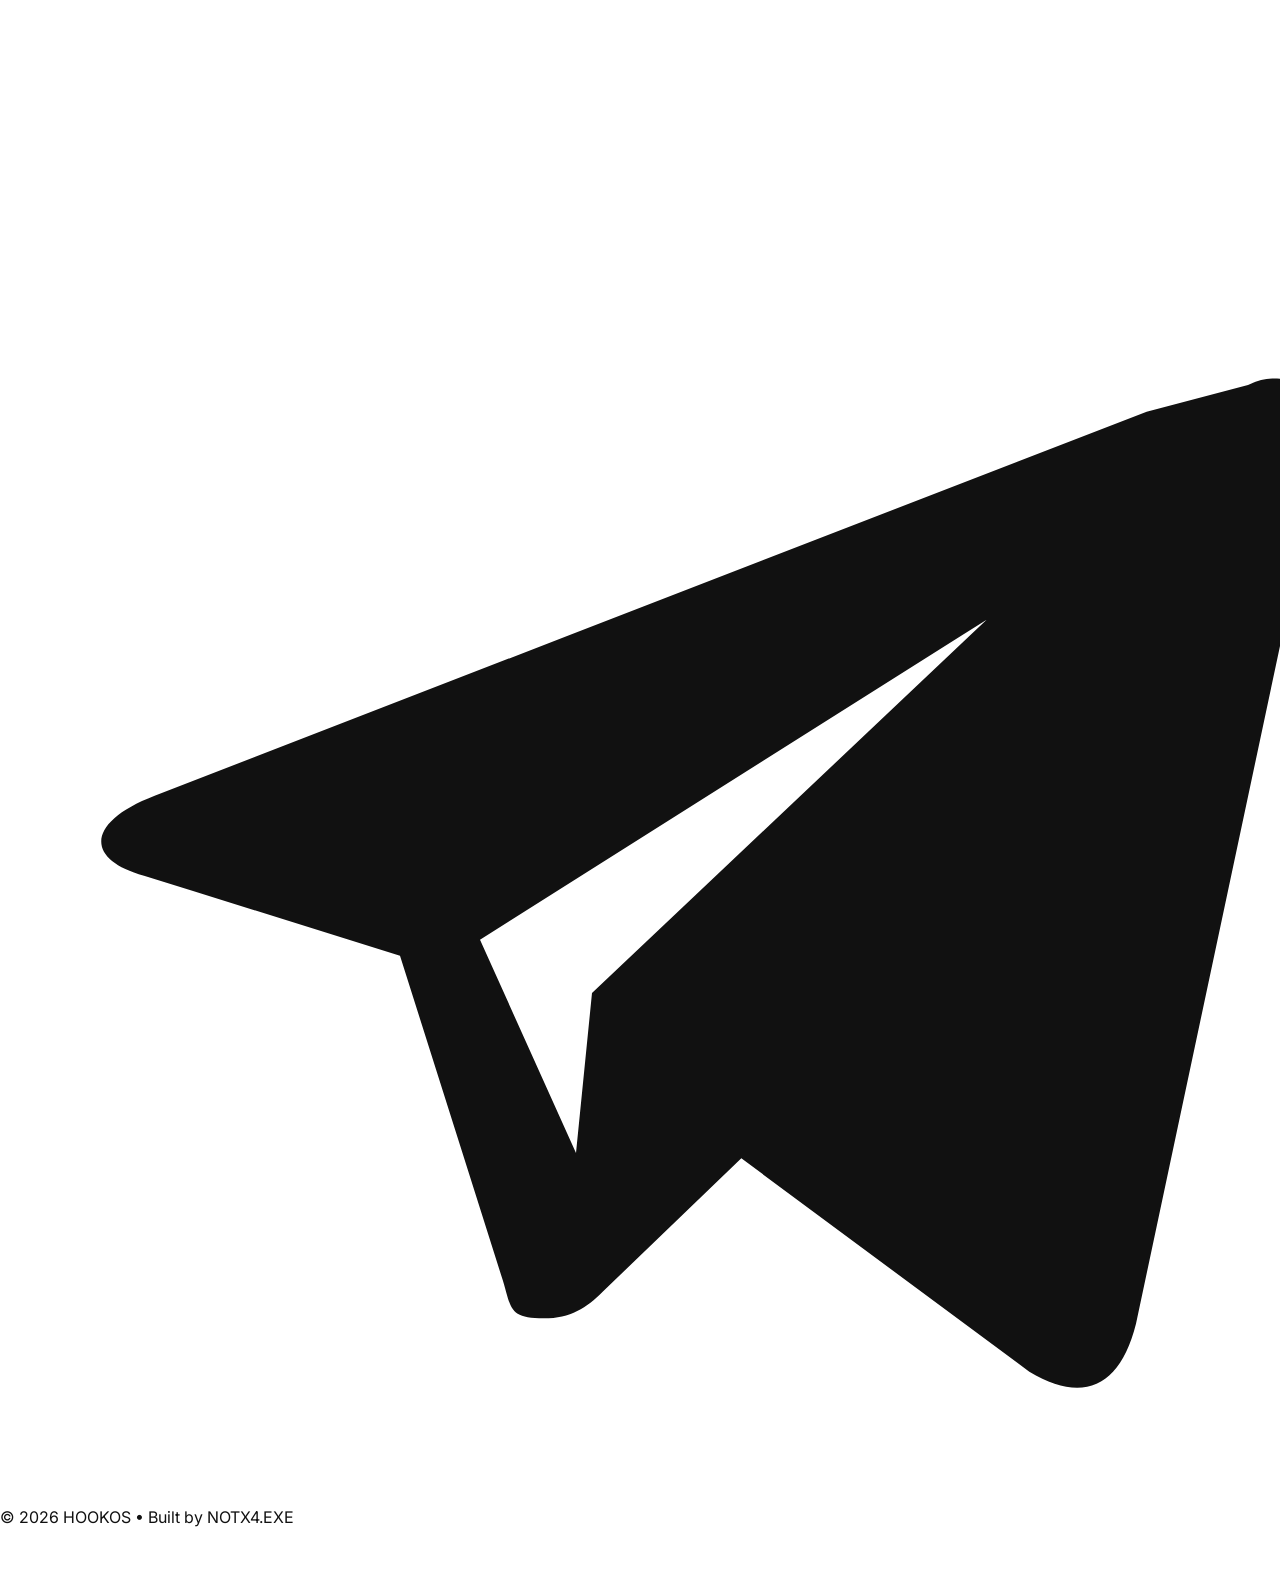
==== commit e0dc1aa0: "Update index.html" ====
--- a/index.html
+++ b/index.html
@@ -336,35 +336,37 @@
   </section>
 </main>
 
-<footer>
-  <div class="container">
-    <div class="footer-top">
-      <div class="footer-brand">
-        <div class="logo">HOOKOS</div>
-        <p class="footer-tag">From Idea To Reel.</p>
-      </div>
-
-      <div class="footer-social">
-        <h3>Contact</h3>
-        <div class="social-links">
-          <a class="social-link" href="https://instagram.com/notx4.exe" target="_blank" rel="noopener noreferrer" aria-label="HOOKOS on Instagram (opens in a new tab)">
-            <svg viewBox="0 0 24 24" fill="none" stroke="currentColor" stroke-width="1.6" stroke-linecap="round" stroke-linejoin="round" aria-hidden="true" focusable="false"><rect x="3" y="3" width="18" height="18" rx="5"/><circle cx="12" cy="12" r="4.2"/><circle cx="17.3" cy="6.7" r="1"/></svg>
-          </a>
-          <a class="social-link" href="https://youtube.com/@notx4.exe" target="_blank" rel="noopener noreferrer" aria-label="HOOKOS on YouTube (opens in a new tab)">
-            <svg viewBox="0 0 24 24" fill="none" stroke="currentColor" stroke-width="1.6" stroke-linecap="round" stroke-linejoin="round" aria-hidden="true" focusable="false"><rect x="2.5" y="5.5" width="19" height="13" rx="4"/><path d="M10.5 9.3 15 12l-4.5 2.7z" fill="currentColor" stroke="none"/></svg>
-          </a>
-          <a class="social-link" href="https://discord.gg/hookos" target="_blank" rel="noopener noreferrer" aria-label="HOOKOS on Discord">
-            <svg viewBox="0 0 24 24" fill="currentColor" aria-hidden="true" <path d="M19.54 5.32A16.33 16.33 0 0 0 15.9 4.2l-.46.94a15.4 15.4 0 0 0-6.88 0l-.46-.94a16.3 16.3 0 0 0-3.64 1.12C2.15 9.14 1.5 12.86 1.8 16.53a16.7 16.7 0 0 0 5.03 2.53l1.22-1.68c-.67-.24-1.3-.55-1.9-.93.16.12.32.24.48.34 3.2 1.86 7.04 1.86 10.24 0 .16-.1.32-.22.48-.34-.6.38-1.23.69-1.9.93l1.22 1.68a16.7 16.7 0 0 0 5.03-2.53c.37-4.24-.63-7.93-2.66-11.21ZM8.68 14.58c-.98 0-1.78-.9-1.78-2s.78-2 1.78-2 1.8.9 1.78 2-.78 2-1.78 2Zm6.64 0c-.98 0-1.78-.9-1.78-2s.78-2 1.78-2 1.8.9 1.78 2-.8 2-1.78 2Z"/></svg>
-          </a>
-        </div>
-      </div>
-    </div>
-
-    <div class="footer-bottom">
-      <span>© 2026 HOOKOS. All rights reserved.</span>
-      <span>From Idea To Reel.</span>
+<footer class="footer">
+  <div class="footer-inner">
+    <div class="footer-brand">
+      <img src="assets/logo.svg" alt="HOOKOS" class="footer-logo">
+      <div>
+        <h3>HOOKOS</h3>
+        <p>AI Hook & Script Generator</p>
+      </div>
+    </div>
+
+    <div class="footer-socials">
+      <a href="https://github.com/notx4-exe" target="_blank" aria-label="GitHub">
+        <svg viewBox="0 0 24 24" fill="currentColor"><path d="M12 .5A12 12 0 0 0 8.2 23.9c.6.1.8-.2.8-.6v-2.3c-3.3.7-4-1.4-4-1.4-.6-1.4-1.3-1.8-1.3-1.8-1.1-.7.1-.7.1-.7 1.2.1 1.9 1.3 1.9 1.3 1.1 1.9 2.9 1.4 3.6 1.1.1-.8.4-1.4.8-1.7-2.7-.3-5.6-1.4-5.6-6.1 0-1.3.5-2.4 1.3-3.3-.1-.3-.6-1.6.1-3.2 0 0 1.1-.4 3.5 1.3a12 12 0 0 1 6.4 0c2.4-1.7 3.5-1.3 3.5-1.3.7 1.6.2 2.9.1 3.2.8.9 1.3 2 1.3 3.3 0 4.7-2.9 5.8-5.7 6.1.5.4.9 1.2.9 2.5v3.7c0 .4.2.7.8.6A12 12 0 0 0 12 .5Z"/></svg>
+      </a>
+
+      <a href="https://www.instagram.com/notx4.exe?igsh=a3JsdjMyb2hybmU4" target="_blank" aria-label="Instagram">
+        <svg viewBox="0 0 24 24" fill="currentColor"><path d="M7 2h10a5 5 0 0 1 5 5v10a5 5 0 0 1-5 5H7a5 5 0 0 1-5-5V7a5 5 0 0 1 5-5Zm5 5.2A4.8 4.8 0 1 0 16.8 12 4.8 4.8 0 0 0 12 7.2Zm6-2.4a1.2 1.2 0 1 0 1.2 1.2A1.2 1.2 0 0 0 18 4.8ZM12 9a3 3 0 1 1-3 3 3 3 0 0 1 3-3Z"/></svg>
+      </a>
+
+      <a href="https://youtube.com/@notx4_exe?si=k4Sy5x0Mn8S-TuRa" target="_blank" aria-label="YouTube">
+        <svg viewBox="0 0 24 24" fill="currentColor"><path d="M23 7.3a3 3 0 0 0-2.1-2.1C19 4.7 12 4.7 12 4.7s-7 0-8.9.5A3 3 0 0 0 1 7.3 31.4 31.4 0 0 0 .5 12a31.4 31.4 0 0 0 .5 4.7 3 3 0 0 0 2.1 2.1c1.9.5 8.9.5 8.9.5s7 0 8.9-.5a3 3 0 0 0 2.1-2.1A31.4 31.4 0 0 0 23.5 12a31.4 31.4 0 0 0-.5-4.7ZM10 15.5v-7l6 3.5-6 3.5Z"/></svg>
+      </a>
+
+      <a href="https://t.me/probably_NOTX4_EXEofficial" target="_blank" aria-label="Telegram">
+        <svg viewBox="0 0 24 24" fill="currentColor"><path d="M21.5 3.5 2.9 10.7c-1.3.5-1.3 1.2-.2 1.5l4.8 1.5 1.9 6c.2.6.1.8.8.8.5 0 .8-.2 1.1-.5l2.6-2.5 5.4 4c1 .6 1.7.3 2-.9l3.4-16c.4-1.4-.5-2-1.3-1.6ZM9 13.4l9.5-6-7.4 7-.3 3-1.8-4Z"/></svg>
+      </a>
     </div>
   </div>
+
+  <p class="footer-copy">© 2026 HOOKOS • Built by NOTX4.EXE
+  </p>                                                    
 </footer>
   
 <script src="script.js"></script>
--- a/styles.css
+++ b/styles.css
@@ -185,45 +185,45 @@
 /* 5. Buttons                                                             */
 /* ---------------------------------------------------------------------- */
 
-.btn {
-  display: inline-flex;
-  align-items: center;
-  justify-content: center;
-  gap: var(--space-2);
-  padding: 15px 28px;
-  border-radius: var(--radius-pill);
-  font-size: 15px;
-  font-weight: 600;
-  line-height: 1;
-  white-space: nowrap;
-  transition: transform 0.2s var(--ease), background-color 0.2s var(--ease),
-    border-color 0.2s var(--ease), color 0.2s var(--ease), box-shadow 0.2s var(--ease);
-}
-
-.btn:hover { transform: scale(1.02); }
-.btn:active { transform: scale(0.99); }
-.btn:disabled { opacity: 0.6; cursor: not-allowed; transform: none; }
-
-.btn-primary { background: var(--accent); color: var(--accent-contrast); }
-.btn-primary:hover:not(:disabled) { background: #262626; }
-
-.btn-secondary {
-  background: transparent;
-  color: var(--text-primary);
-  border: 1px solid var(--border);
-}
-.btn-secondary:hover { border-color: #CCCCCC; background: var(--surface); }
-
-.btn-google {
-  background: var(--bg);
-  color: var(--text-primary);
-  border: 1px solid var(--border);
-}
-.btn-google:hover { border-color: #CCCCCC; background: var(--surface); }
-.btn-google svg { flex-shrink: 0; }
-
-.btn-block { width: 100%; }
-.btn-lg { padding: 18px 36px; font-size: 16px; }
+  .btn {      
+  display: inline-flex;      
+  align-items: center;      
+  justify-content: center;      
+  gap: var(--space-2);      
+  padding: 15px 28px;      
+  border-radius: var(--radius-pill);      
+  font-size: 15px;      
+  font-weight: 600;      
+  line-height: 1;      
+  white-space: nowrap;      
+  transition: transform 0.2s var(--ease), background-color 0.2s var(--ease),      
+    border-color 0.2s var(--ease), color 0.2s var(--ease), box-shadow 0.2s var(--ease);      
+}      
+      
+.btn:hover { transform: scale(1.02); }      
+.btn:active { transform: scale(0.99); }      
+.btn:disabled { opacity: 0.6; cursor: not-allowed; transform: none; }      
+      
+.btn-primary { background: var(--accent); color: var(--accent-contrast); }      
+.btn-primary:hover:not(:disabled) { background: #262626; }      
+      
+.btn-secondary {      
+  background: transparent;      
+  color: var(--text-primary);      
+  border: 1px solid var(--border);      
+}      
+.btn-secondary:hover { border-color: #CCCCCC; background: var(--surface); }      
+      
+.btn-google {      
+  background: var(--bg);      
+  color: var(--text-primary);      
+  border: 1px solid var(--border);      
+}      
+.btn-google:hover { border-color: #CCCCCC; background: var(--surface); }      
+.btn-google svg { flex-shrink: 0; }      
+      
+.btn-block { width: 100%; }      
+.btn-lg { padding: 18px 36px; font-size: 16px; }      
 .btn-sm { padding: 10px 18px; font-size: 13.5px; }
 
 /* ---------------------------------------------------------------------- */
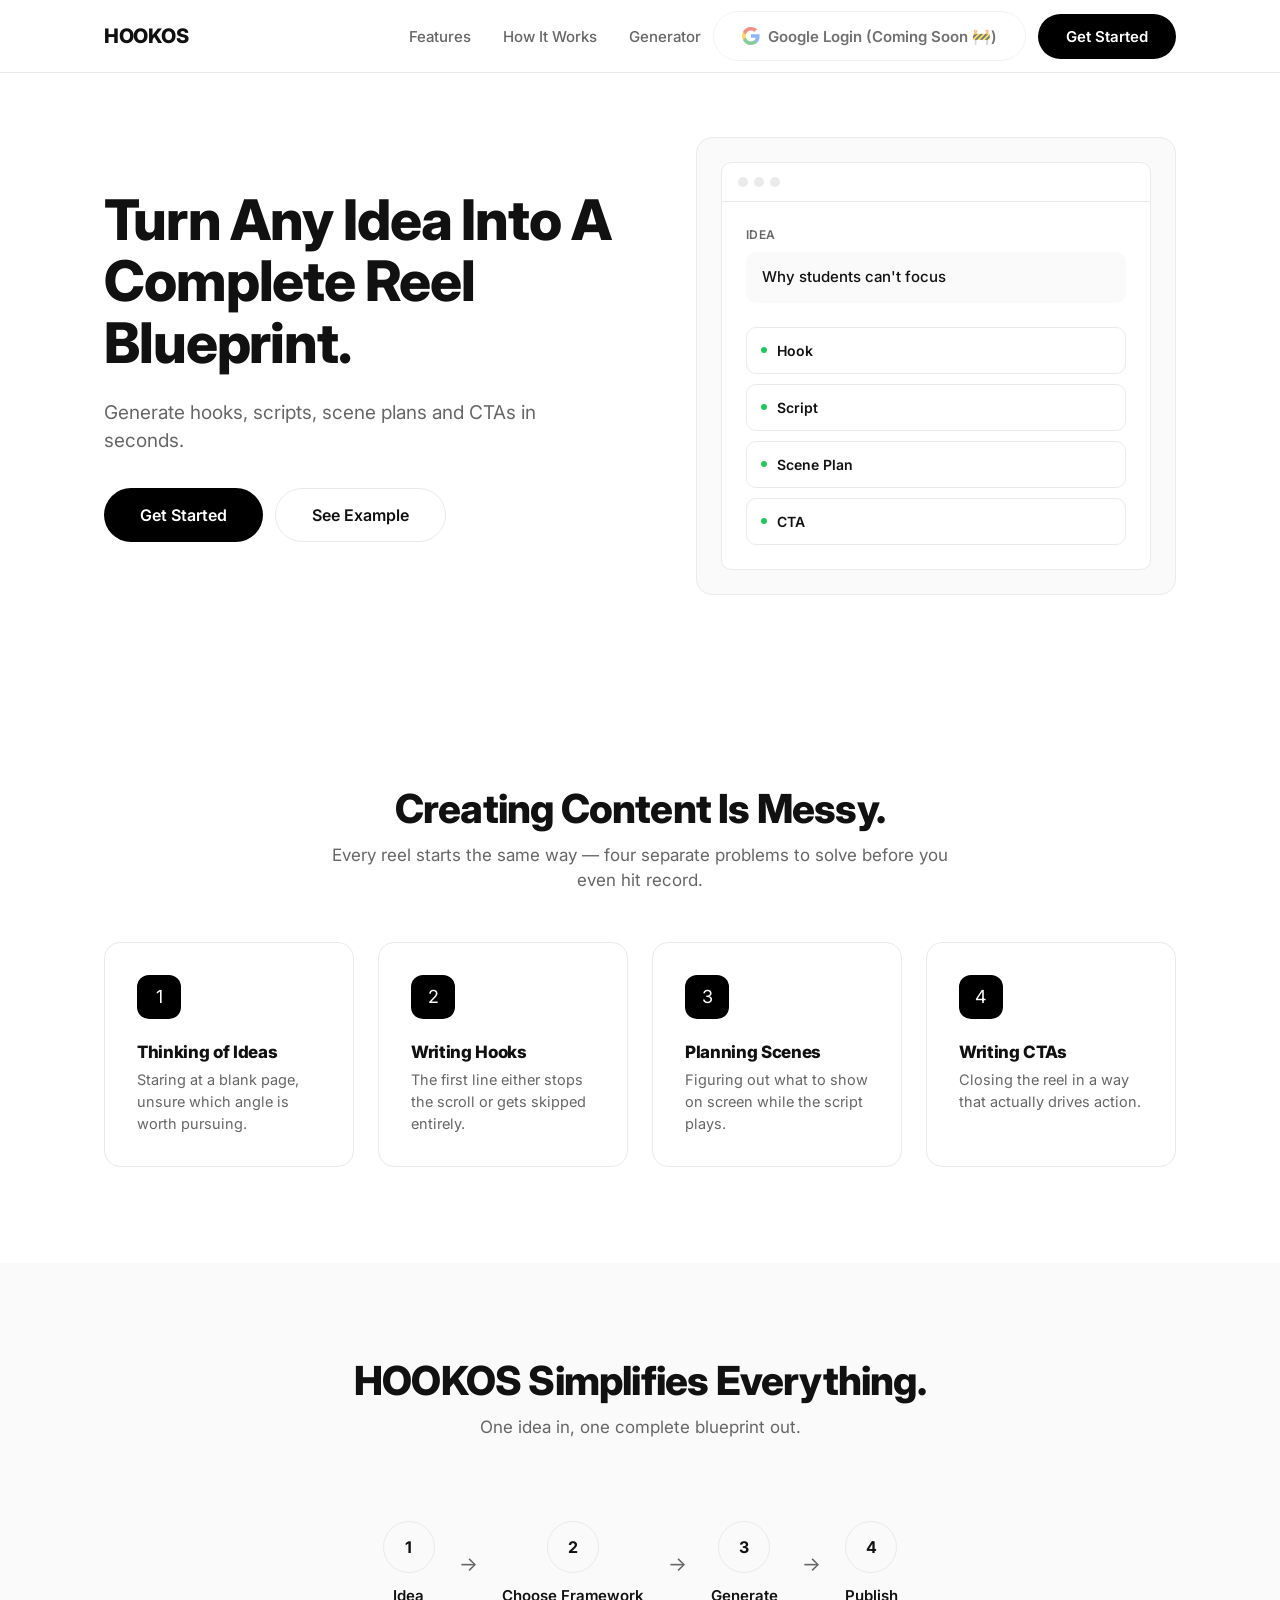
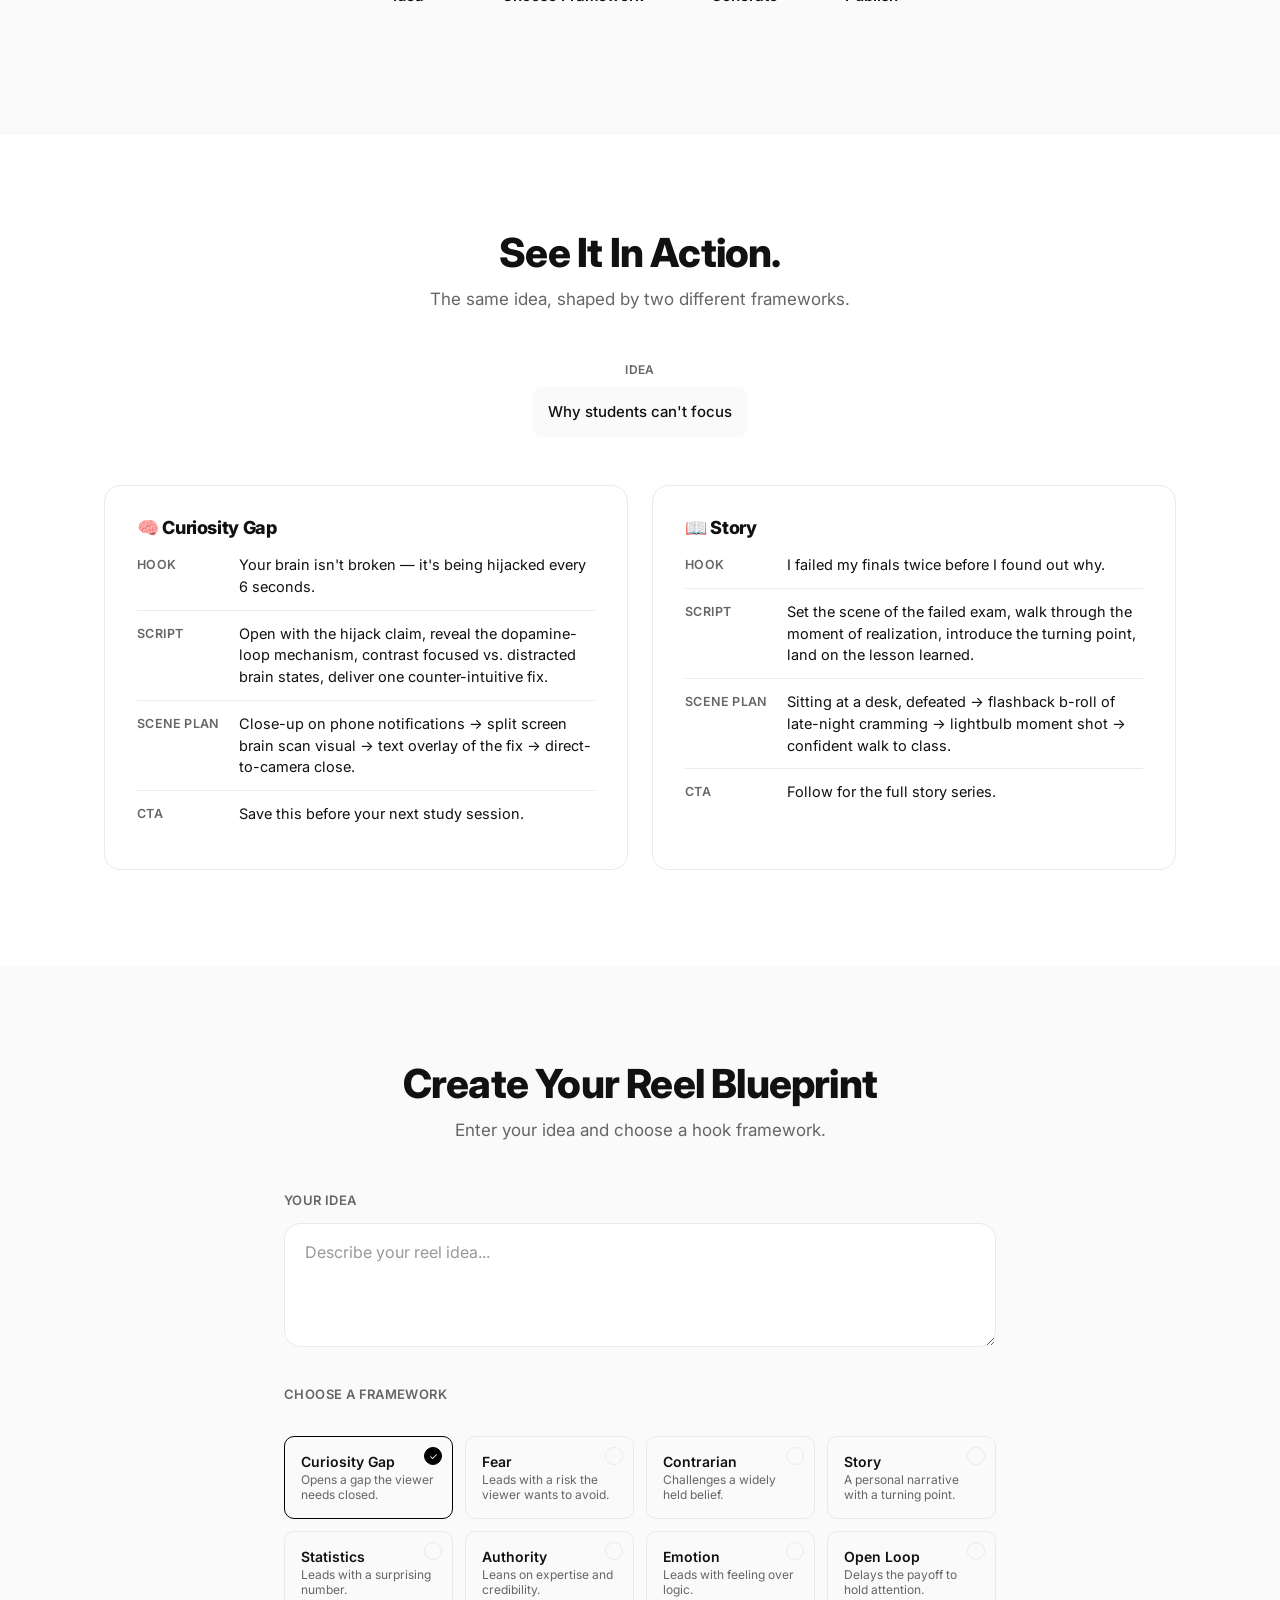
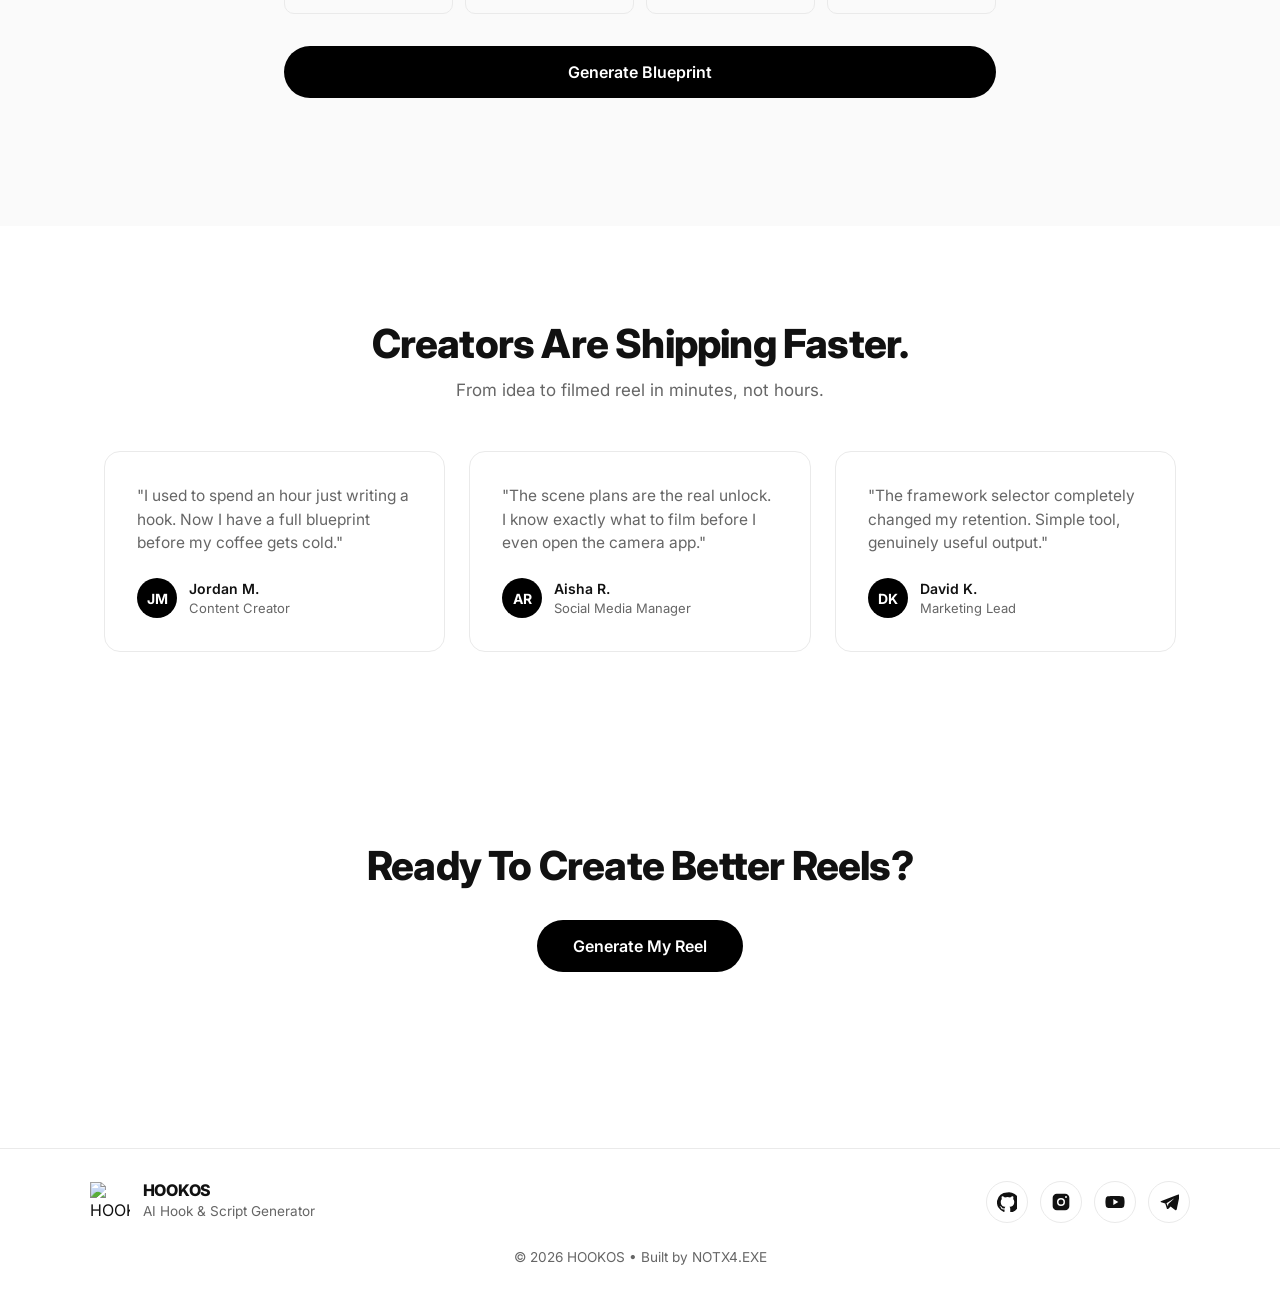
==== commit 92f67cbb: "Update index.html" ====
--- a/index.html
+++ b/index.html
@@ -3,11 +3,14 @@
 <head>
 <meta charset="UTF-8">
 <meta name="viewport" content="width=device-width, initial-scale=1, viewport-fit=cover">
-<title>HOOKOS — Turn Any Idea Into A Complete Reel Blueprint</title>
-<meta name="description" content="HOOKOS turns a simple idea into a complete reel blueprint in seconds — hook, script, scene plan and CTA, generated instantly.">
+<title>HOOKOS — AI hook & script generater for reels, shorts, tiktok</title>
+<meta name="description" content="hookos is an AI-powered hook and script generater for Instagram reel, youtube shorts and tiktok. Generate viral hook, script scene plane and cta in seconds.">
+<meta name="author" cobtent="notx4.exe">
+<meta name="robots" content="index,follow">
 <meta name="theme-color" content="#FFFFFF">
 <link rel="icon" href="assets/favicon.ico" sizes="any">
 <link rel="stylesheet" href="styles.css">
+<link rel="canonical" href="https://hookoe-v-3.vercel.app/">
 </head>
 <body>
 
--- a/styles.css
+++ b/styles.css
@@ -787,65 +787,88 @@
 /* 10. Footer / contact & social                                          */
 /* ---------------------------------------------------------------------- */
 
-footer {
-  border-top: 1px solid var(--border);
-  padding-block: var(--space-7);
-}
-
-.footer-top {
-  display: flex;
-  align-items: flex-start;
-  justify-content: space-between;
-  flex-wrap: wrap;
-  gap: var(--space-6);
-  margin-bottom: var(--space-6);
-}
-
-.footer-brand .logo { display: block; margin-bottom: var(--space-2); }
-.footer-tag { color: var(--text-secondary); font-size: 14px; }
-
-.footer-social h3 {
-  font-size: 12px;
-  font-weight: 700;
-  text-transform: uppercase;
-  letter-spacing: 0.04em;
-  color: var(--text-secondary);
-  margin-bottom: var(--space-4);
-}
-
-.social-links { display: flex; gap: var(--space-3); }
-
-.social-link {
-  width: 42px; height: 42px;
-  border-radius: 50%;
-  border: 1px solid var(--border);
-  display: flex; align-items: center; justify-content: center;
-  color: var(--text-primary);
-  transition: transform 0.2s var(--ease), border-color 0.2s var(--ease), background-color 0.2s var(--ease), color 0.2s var(--ease);
-}
-.social-link svg { width: 19px; height: 19px; }
-.social-link:hover, .social-link:focus-visible {
-  transform: translateY(-2px) scale(1.04);
-  border-color: var(--accent);
-  background: var(--accent);
-  color: var(--accent-contrast);
-}
-
-.footer-bottom {
-  display: flex;
-  align-items: center;
-  justify-content: space-between;
-  flex-wrap: wrap;
-  gap: var(--space-3);
-  padding-top: var(--space-6);
-  border-top: 1px solid var(--border);
-  font-size: 13px;
-  color: var(--text-secondary);
-}
-
-@media (max-width: 560px) {
-  .footer-top { flex-direction: column; }
-}
+.footer{
+  margin-top:5rem;
+  padding:2rem 1rem;
+  border-top:1px solid var(--border);
+}
+
+.footer-inner{
+  max-width:1100px;
+  margin:auto;
+  display:flex;
+  justify-content:space-between;
+  align-items:center;
+  flex-wrap:wrap;
+  gap:1.5rem;
+}
+
+.footer-brand{
+  display:flex;
+  align-items:center;
+  gap:.8rem;
+}
+
+.footer-logo{
+  width:40px;
+  height:40px;
+  object-fit:contain;
+}
+
+.footer-brand h3{
+  margin:0;
+  font-size:1rem;
+}
+
+.footer-brand p{
+  margin:2px 0 0;
+  font-size:.85rem;
+  color:var(--text-secondary);
+}
+
+.footer-socials{
+  display:flex;
+  align-items:center;
+  gap:.75rem;
+}
+
+.footer-socials a{
+  width:42px;
+  height:42px;
+  display:flex;
+  align-items:center;
+  justify-content:center;
+  border:1px solid var(--border);
+  border-radius:50%;
+  color:var(--text-primary);
+  text-decoration:none;
+  transition:.2s;
+  flex-shrink:0;
+}
+
+.footer-socials a:hover{
+  background:var(--surface);
+}
+
+.footer-socials svg{
+  width:20px;
+  height:20px;
+  display:block;
+}
+
+.footer-copy{
+  margin-top:1.5rem;
+  text-align:center;
+  color:var(--text-secondary);
+  font-size:.85rem;
+}
+
+@media(max-width:768px){
+  .footer-inner{
+    flex-direction:column;
+    text-align:center;
+  }
+   }
 
 /* ---------------------------------------------------------------------- */
 /* 11. Shared animation utilities                                         */
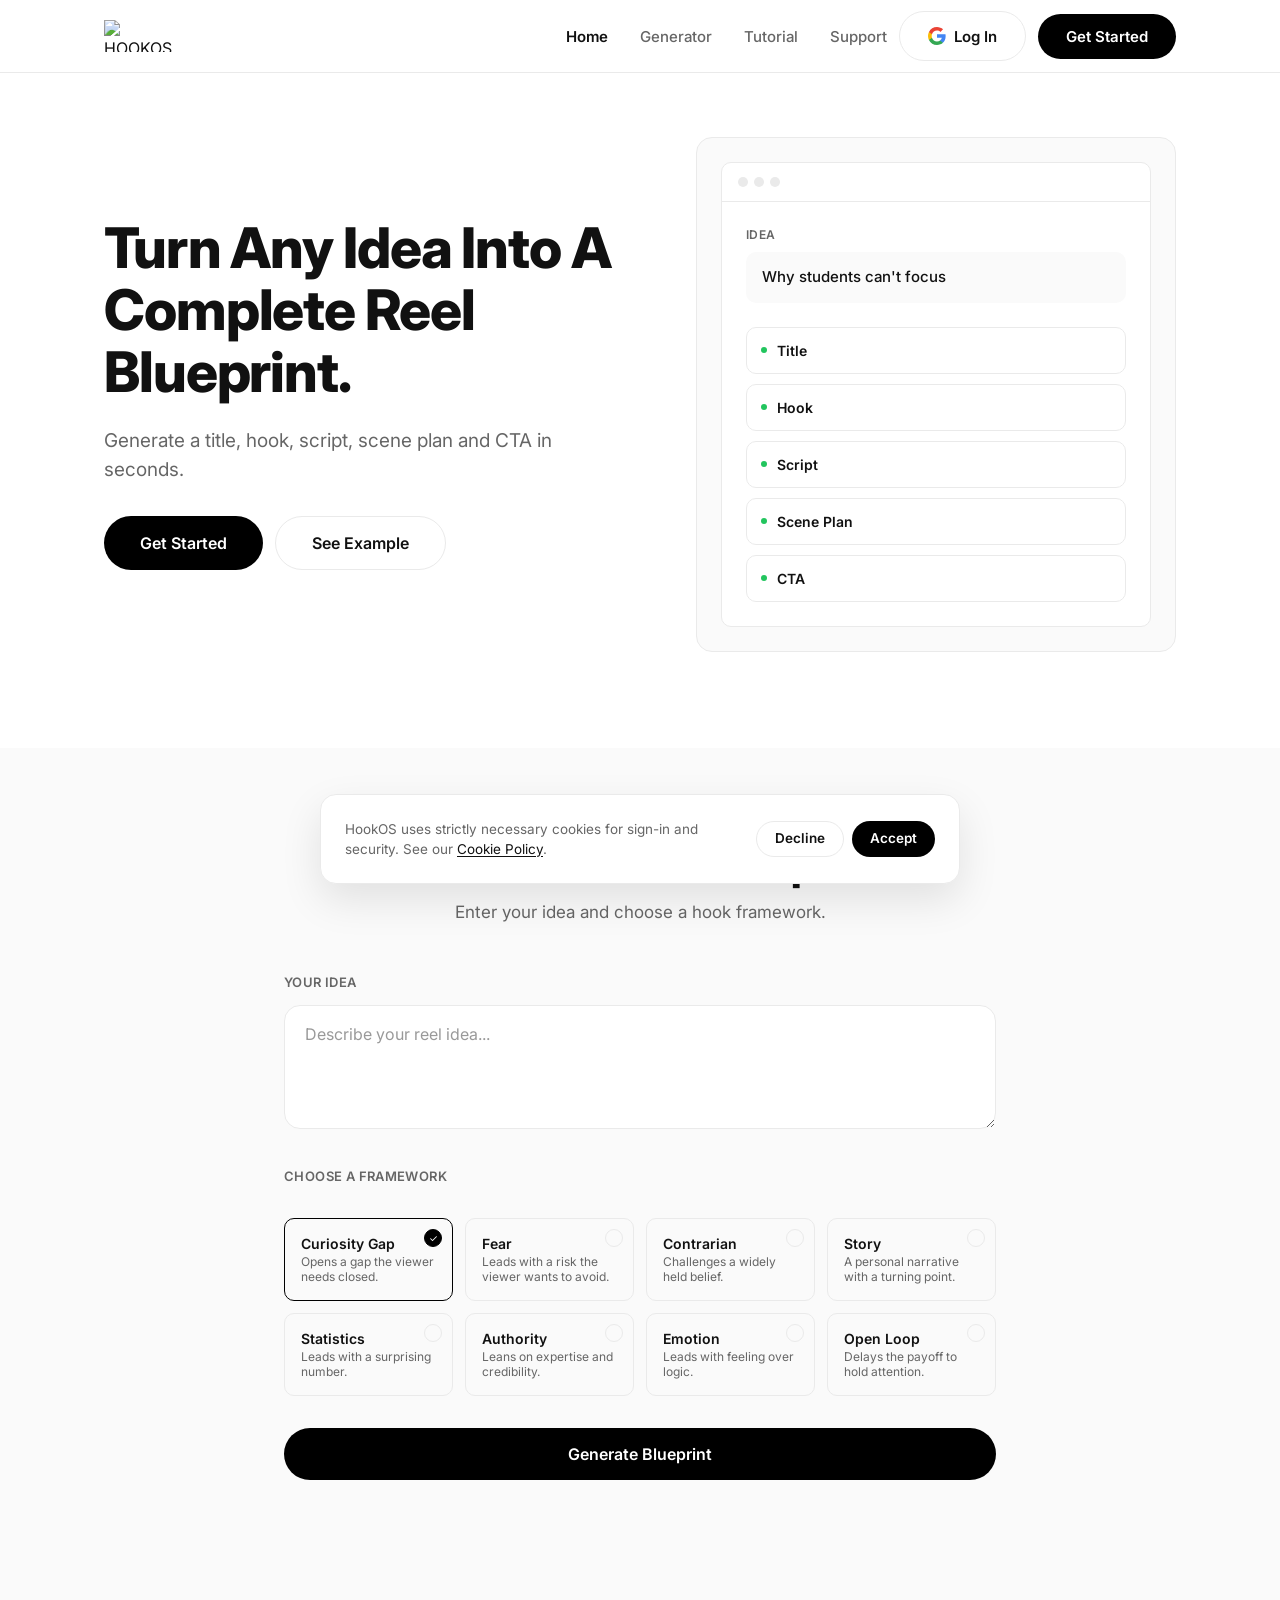
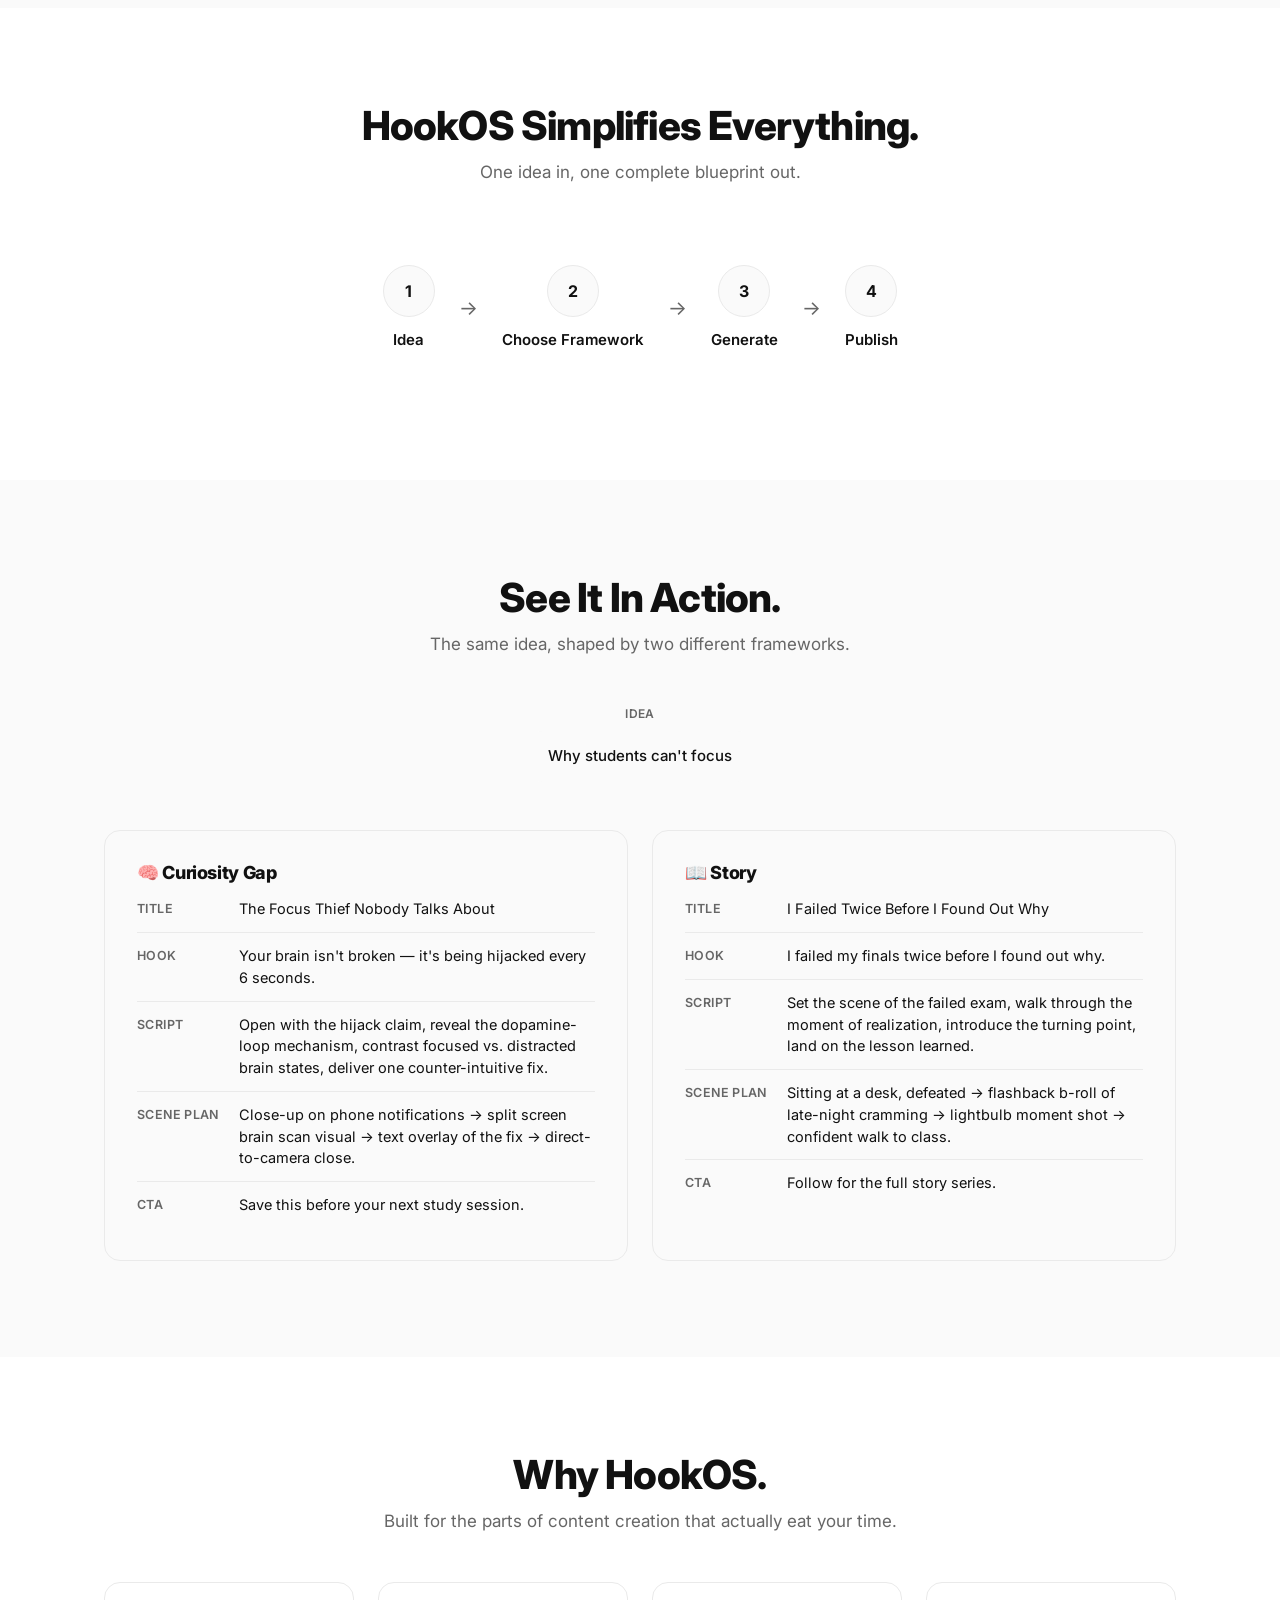
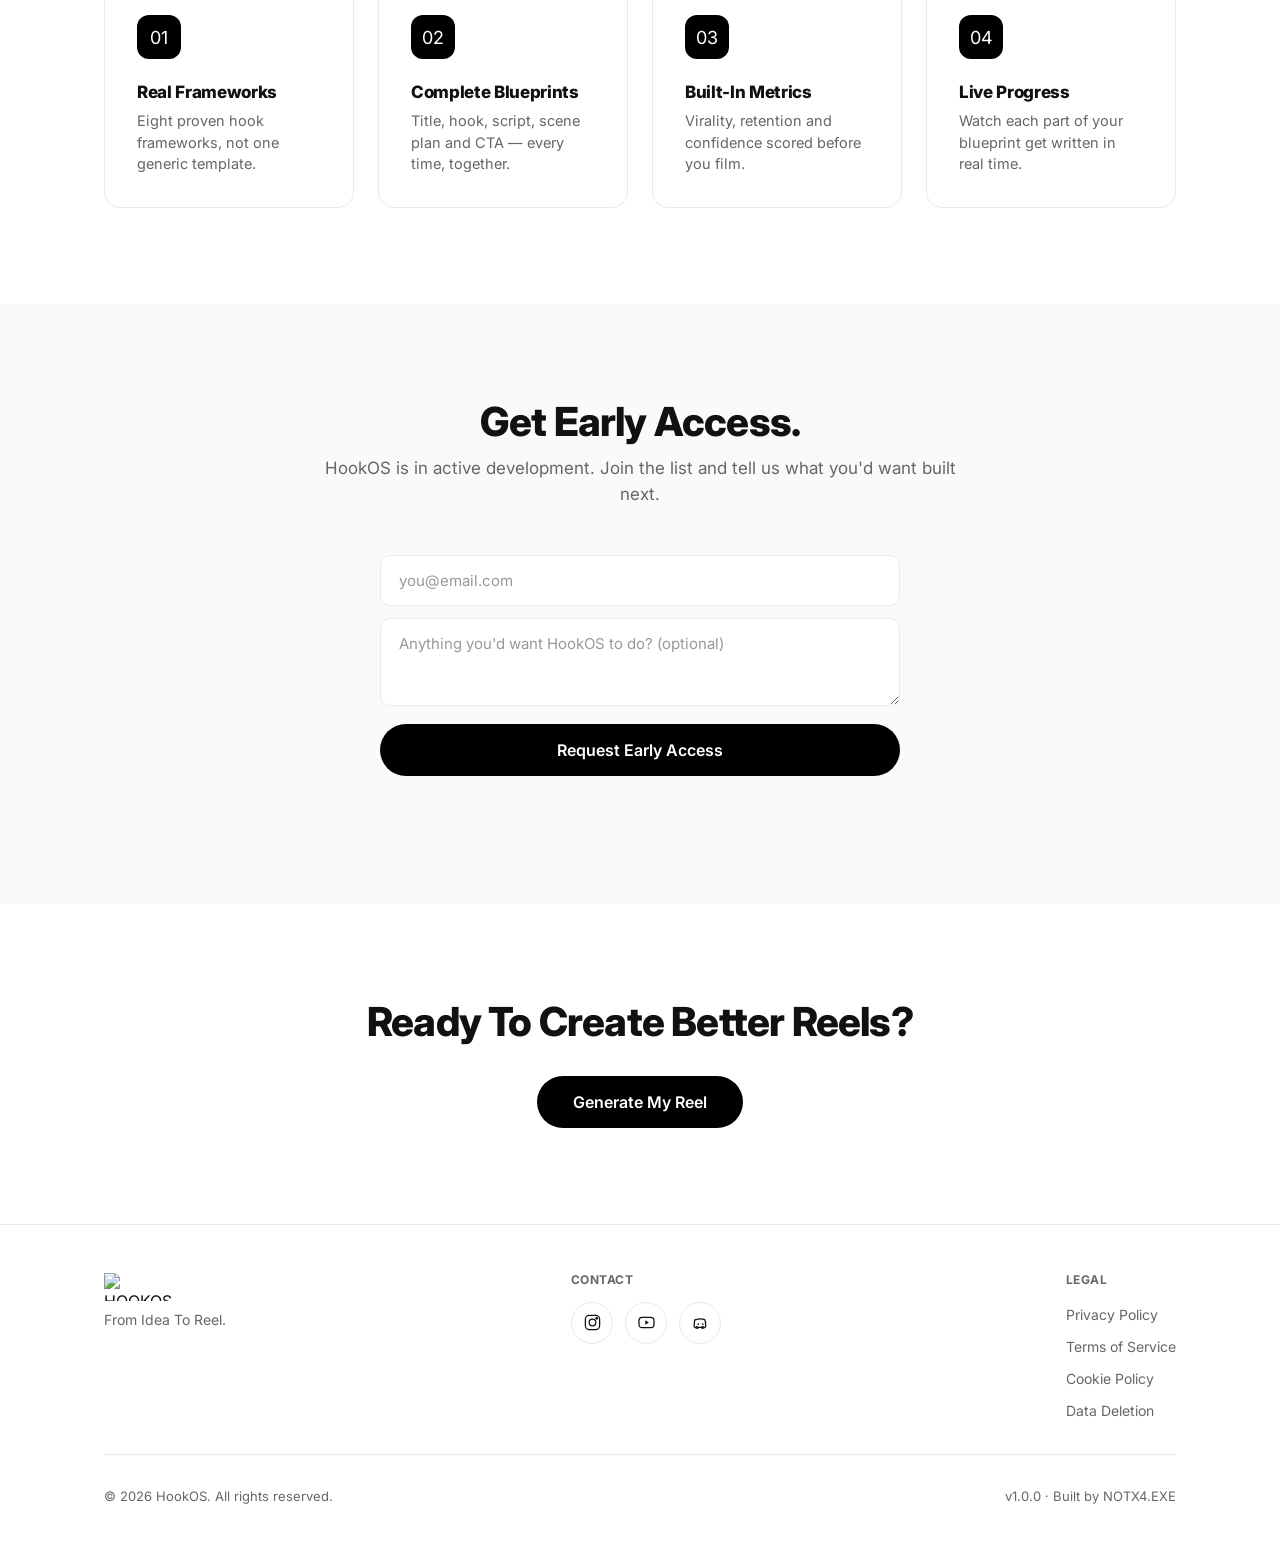
==== commit 65a49c16: "Add files via upload" ====
--- a/index.html
+++ b/index.html
@@ -3,65 +3,19 @@
 <head>
 <meta charset="UTF-8">
 <meta name="viewport" content="width=device-width, initial-scale=1, viewport-fit=cover">
-<title>HOOKOS — AI hook & script generater for reels, shorts, tiktok</title>
-<meta name="description" content="hookos is an AI-powered hook and script generater for Instagram reel, youtube shorts and tiktok. Generate viral hook, script scene plane and cta in seconds.">
-<meta name="author" cobtent="notx4.exe">
-<meta name="robots" content="index,follow">
+<title>HookOS — Turn Any Idea Into A Complete Reel Blueprint</title>
+<meta name="description" content="HookOS turns a simple idea into a complete reel blueprint in seconds — title, hook, script, scene plan and CTA, generated instantly.">
 <meta name="theme-color" content="#FFFFFF">
 <link rel="icon" href="assets/favicon.ico" sizes="any">
+<link rel="preconnect" href="https://fonts.googleapis.com">
+<link rel="preconnect" href="https://fonts.gstatic.com" crossorigin>
 <link rel="stylesheet" href="styles.css">
-<link rel="canonical" href="https://hookoe-v-3.vercel.app/">
 </head>
 <body>
 
 <a href="#main" class="skip-link">Skip to content</a>
 
-<header class="navbar">
-  <div class="container">
-    <a href="#top" class="logo">HOOKOS</a>
-
-    <button type="button" class="nav-toggle" id="nav-toggle" aria-expanded="false" aria-controls="nav-right" aria-label="Toggle menu">
-      <span class="nav-toggle-bars"><span></span><span></span><span></span></span>
-    </button>
-
-    <div class="nav-right" id="nav-right">
-      <ul class="nav-links">
-        <li><a href="#features">Features</a></li>
-        <li><a href="#how-it-works">How It Works</a></li>
-        <li><a href="#generator">Generator</a></li>
-      </ul>
-
-      <div class="auth-area">
-        <!-- Signed-out state (default). Google auth not implemented yet — UI only. -->
-        <div data-auth-state="signed-out" class="is-active">
-          <button type="button" class="btn btn-google" disabled>
-  <svg width="18" height="18" viewBox="0 0 18 18" aria-hidden="true" focusable="false">
-    <path fill="#4285F4" d="M17.64 9.2c0-.64-.06-1.25-.16-1.84H9v3.48h4.84a4.14 4.14 0 0 1-1.8 2.72v2.26h2.9c1.7-1.56 2.7-3.87 2.7-6.62Z"/>
-    <path fill="#34A853" d="M9 18c2.43 0 4.47-.8 5.96-2.18l-2.9-2.26c-.81.54-1.85.86-3.06.86-2.35 0-4.34-1.59-5.05-3.72H.95v2.33A9 9 0 0 0 9 18Z"/>
-    <path fill="#FBBC05" d="M3.95 10.7A5.4 5.4 0 0 1 3.67 9c0-.59.1-1.16.28-1.7V4.97H.95A9 9 0 0 0 0 9c0 1.45.35 2.83.95 4.03l3-2.33Z"/>
-    <path fill="#EA4335" d="M9 3.58c1.32 0 2.51.46 3.44 1.35l2.58-2.58C13.46.89 11.43 0 9 0A9 9 0 0 0 .95 4.97l3 2.33C4.66 5.17 6.65 3.58 9 3.58Z"/>
-  </svg>
-  <span>Google Login (Coming Soon 🚧)</span>
-</button>
-
-        <!-- Signed-in state — hidden until real auth is wired up. -->
-        <div data-auth-state="signed-in" class="profile-menu" id="profile-menu">
-          <button type="button" class="profile-trigger" id="profile-trigger" aria-haspopup="true" aria-expanded="false">
-            <span class="avatar" data-user-initial>?</span>
-            <span data-user-name>Account</span>
-          </button>
-          <div class="profile-dropdown" role="menu">
-            <a href="#" role="menuitem">Dashboard</a>
-            <a href="#" role="menuitem">History</a>
-            <button type="button" role="menuitem" data-action="logout">Log Out</button>
-          </div>
-        </div>
-      </div>
-
-      <a href="#generator" class="btn btn-primary">Get Started</a>
-    </div>
-  </div>
-</header>
+<div id="navbar-root" class="navbar-placeholder"></div>
 
 <main id="main">
 
@@ -70,7 +24,7 @@
     <div class="container">
       <div class="hero-copy">
         <h1>Turn Any Idea Into A Complete Reel Blueprint.</h1>
-        <p>Generate hooks, scripts, scene plans and CTAs in seconds.</p>
+        <p>Generate a title, hook, script, scene plan and CTA in seconds.</p>
         <div class="hero-actions">
           <a href="#generator" class="btn btn-primary btn-lg">Get Started</a>
           <a href="#example" class="btn btn-secondary btn-lg">See Example</a>
@@ -88,6 +42,7 @@
             <div class="mockup-label">Idea</div>
             <div class="mockup-input">Why students can't focus</div>
             <div class="mockup-outputs">
+              <div class="mockup-chip"><span class="dot"></span>Title</div>
               <div class="mockup-chip"><span class="dot"></span>Hook</div>
               <div class="mockup-chip"><span class="dot"></span>Script</div>
               <div class="mockup-chip"><span class="dot"></span>Scene Plan</div>
@@ -99,43 +54,136 @@
     </div>
   </section>
 
-  <!-- ================= PROBLEM ================= -->
-  <section id="features">
-    <div class="container">
-      <div class="section-title reveal">
-        <h2>Creating Content Is Messy.</h2>
-        <p>Every reel starts the same way — four separate problems to solve before you even hit record.</p>
-      </div>
-      <div class="grid-4">
-        <div class="card reveal">
-          <div class="card-icon" aria-hidden="true">1</div>
-          <h3>Thinking of Ideas</h3>
-          <p>Staring at a blank page, unsure which angle is worth pursuing.</p>
-        </div>
-        <div class="card reveal">
-          <div class="card-icon" aria-hidden="true">2</div>
-          <h3>Writing Hooks</h3>
-          <p>The first line either stops the scroll or gets skipped entirely.</p>
-        </div>
-        <div class="card reveal">
-          <div class="card-icon" aria-hidden="true">3</div>
-          <h3>Planning Scenes</h3>
-          <p>Figuring out what to show on screen while the script plays.</p>
-        </div>
-        <div class="card reveal">
-          <div class="card-icon" aria-hidden="true">4</div>
-          <h3>Writing CTAs</h3>
-          <p>Closing the reel in a way that actually drives action.</p>
-        </div>
-      </div>
-    </div>
-  </section>
-
-  <!-- ================= SOLUTION ================= -->
-  <section id="how-it-works" class="section-alt">
-    <div class="container">
-      <div class="section-title reveal">
-        <h2>HOOKOS Simplifies Everything.</h2>
+  <!-- ================= GENERATOR ================= -->
+  <section id="generator" class="section-alt">
+    <div class="container generator-shell">
+      <div class="section-title reveal">
+        <h2>Create Your Reel Blueprint</h2>
+        <p>Enter your idea and choose a hook framework.</p>
+      </div>
+
+      <form id="blueprint-form" novalidate>
+        <div class="field-label" id="idea-label">Your idea</div>
+        <textarea id="idea-input" placeholder="Describe your reel idea..." aria-labelledby="idea-label" required></textarea>
+
+        <div class="field-label" style="margin-top:32px;" id="framework-label">Choose a framework</div>
+        <div class="framework-grid" role="radiogroup" aria-labelledby="framework-label" id="framework-grid">
+          <!-- populated by script.js -->
+        </div>
+
+        <button type="submit" class="btn btn-primary btn-lg btn-block" id="generate-btn">
+          <span id="generate-btn-text">Generate Blueprint</span>
+        </button>
+
+        <div class="form-hint" id="form-hint">&nbsp;</div>
+        <div class="api-error" id="api-error" role="alert"></div>
+      </form>
+
+      <!-- Loading experience — every line here is driven by a real SSE event
+           from the backend; nothing is shown until the backend says so. -->
+      <div class="loading-panel" id="loading-panel" aria-live="polite">
+        <div class="loading-orb" aria-hidden="true"></div>
+        <div class="loading-status" id="loading-status">Analyzing topic...</div>
+        <ul class="loading-steps" id="loading-steps" aria-hidden="true"></ul>
+        <div class="loading-track"><div class="loading-bar" id="loading-bar"></div></div>
+      </div>
+
+      <!-- Results -->
+      <section id="results" hidden aria-live="polite">
+        <div class="results-header">
+          <h2>Your Reel Blueprint</h2>
+          <p>Copy each section straight into your workflow.</p>
+        </div>
+
+        <div class="metrics-panel">
+          <h3>AI Metrics</h3>
+          <div class="metrics-grid">
+            <div class="metric">
+              <span class="metric-label">Virality Score</span>
+              <span class="metric-value" id="metric-virality">—</span>
+              <div class="metric-bar"><span id="metric-virality-bar"></span></div>
+            </div>
+            <div class="metric">
+              <span class="metric-label">Retention Score</span>
+              <span class="metric-value" id="metric-retention">—</span>
+              <div class="metric-bar"><span id="metric-retention-bar"></span></div>
+            </div>
+            <div class="metric">
+              <span class="metric-label">Predicted Watch Time</span>
+              <span class="metric-value" id="metric-watchtime">—</span>
+              <div class="metric-bar"><span id="metric-watchtime-bar"></span></div>
+            </div>
+            <div class="metric">
+              <span class="metric-label">Emotion Trigger</span>
+              <span class="metric-value is-text" id="metric-emotion">—</span>
+            </div>
+            <div class="metric">
+              <span class="metric-label">Framework Used</span>
+              <span class="metric-value is-text" id="metric-framework">—</span>
+            </div>
+            <div class="metric">
+              <span class="metric-label">Confidence</span>
+              <span class="metric-value is-text" id="metric-confidence">—</span>
+            </div>
+          </div>
+        </div>
+
+        <div class="result-card">
+          <div class="result-card-head">
+            <h3>Title</h3>
+            <button class="copy-btn" data-target="result-title" type="button">Copy</button>
+          </div>
+          <div class="result-body" id="result-title"></div>
+        </div>
+
+        <div class="result-card">
+          <div class="result-card-head">
+            <h3>Topic Refinement</h3>
+            <button class="copy-btn" data-target="result-topic" type="button">Copy</button>
+          </div>
+          <div class="result-body" id="result-topic"></div>
+        </div>
+
+        <div class="result-card">
+          <div class="result-card-head">
+            <h3>Hook</h3>
+            <button class="copy-btn" data-target="result-hook" type="button">Copy</button>
+          </div>
+          <div class="result-body" id="result-hook"></div>
+        </div>
+
+        <div class="result-card">
+          <div class="result-card-head">
+            <h3>Script</h3>
+            <button class="copy-btn" data-target="result-script" type="button">Copy</button>
+          </div>
+          <div class="result-body" id="result-script"></div>
+        </div>
+
+        <div class="result-card">
+          <div class="result-card-head">
+            <h3>Scene Plan</h3>
+            <button class="copy-btn" data-target="result-scene" type="button">Copy</button>
+          </div>
+          <div class="result-body scene-plan" id="result-scene"></div>
+        </div>
+
+        <div class="result-card">
+          <div class="result-card-head">
+            <h3>CTA</h3>
+            <button class="copy-btn" data-target="result-cta" type="button">Copy</button>
+          </div>
+          <div class="result-body" id="result-cta"></div>
+        </div>
+      </section>
+    </div>
+  </section>
+
+  <!-- ================= HOW IT WORKS ================= -->
+  <section id="how-it-works">
+    <div class="container">
+      <div class="section-title reveal">
+        <h2>HookOS Simplifies Everything.</h2>
         <p>One idea in, one complete blueprint out.</p>
       </div>
       <div class="process reveal">
@@ -151,7 +199,7 @@
   </section>
 
   <!-- ================= EXAMPLE OUTPUT ================= -->
-  <section id="example">
+  <section id="example" class="section-alt">
     <div class="container">
       <div class="section-title reveal">
         <h2>See It In Action.</h2>
@@ -166,6 +214,7 @@
       <div class="grid-2">
         <div class="output-card reveal">
           <h3>🧠 Curiosity Gap</h3>
+          <div class="output-line"><strong>Title</strong><span>The Focus Thief Nobody Talks About</span></div>
           <div class="output-line"><strong>Hook</strong><span>Your brain isn't broken — it's being hijacked every 6 seconds.</span></div>
           <div class="output-line"><strong>Script</strong><span>Open with the hijack claim, reveal the dopamine-loop mechanism, contrast focused vs. distracted brain states, deliver one counter-intuitive fix.</span></div>
           <div class="output-line"><strong>Scene Plan</strong><span>Close-up on phone notifications → split screen brain scan visual → text overlay of the fix → direct-to-camera close.</span></div>
@@ -173,6 +222,7 @@
         </div>
         <div class="output-card reveal">
           <h3>📖 Story</h3>
+          <div class="output-line"><strong>Title</strong><span>I Failed Twice Before I Found Out Why</span></div>
           <div class="output-line"><strong>Hook</strong><span>I failed my finals twice before I found out why.</span></div>
           <div class="output-line"><strong>Script</strong><span>Set the scene of the failed exam, walk through the moment of realization, introduce the turning point, land on the lesson learned.</span></div>
           <div class="output-line"><strong>Scene Plan</strong><span>Sitting at a desk, defeated → flashback b-roll of late-night cramming → lightbulb moment shot → confident walk to class.</span></div>
@@ -182,150 +232,59 @@
     </div>
   </section>
 
-  <!-- ================= GENERATOR ================= -->
-  <section id="generator" class="section-alt">
-    <div class="container generator-shell">
-      <div class="section-title reveal">
-        <h2>Create Your Reel Blueprint</h2>
-        <p>Enter your idea and choose a hook framework.</p>
-      </div>
-
-      <form id="blueprint-form" novalidate>
-        <div class="field-label" id="idea-label">Your idea</div>
-        <textarea id="idea-input" placeholder="Describe your reel idea..." aria-labelledby="idea-label" required></textarea>
-
-        <div class="field-label" style="margin-top:32px;" id="framework-label">Choose a framework</div>
-        <div class="framework-grid" role="radiogroup" aria-labelledby="framework-label" id="framework-grid">
-          <!-- populated by script.js -->
-        </div>
-
-        <button type="submit" class="btn btn-primary btn-lg btn-block" id="generate-btn">
-          <span id="generate-btn-text">Generate Blueprint</span>
-        </button>
-
-        <div class="form-hint" id="form-hint">&nbsp;</div>
-        <div class="api-error" id="api-error" role="alert"></div>
-      </form>
-
-      <!-- Loading experience -->
-      <div class="loading-panel" id="loading-panel" aria-live="polite">
-        <div class="loading-orb" aria-hidden="true"></div>
-        <div class="loading-status" id="loading-status">Analyzing topic...</div>
-        <div class="loading-track"><div class="loading-bar" id="loading-bar"></div></div>
-      </div>
-
-      <!-- Results -->
-      <section id="results" hidden aria-live="polite">
-        <div class="results-header">
-          <h2>Your Reel Blueprint</h2>
-          <p>Copy each section straight into your workflow.</p>
-        </div>
-
-        <div class="metrics-panel">
-          <h3>AI Metrics</h3>
-          <div class="metrics-grid">
-            <div class="metric">
-              <span class="metric-label">Virality Score</span>
-              <span class="metric-value" id="metric-virality">—</span>
-              <div class="metric-bar"><span id="metric-virality-bar"></span></div>
-            </div>
-            <div class="metric">
-              <span class="metric-label">Retention Score</span>
-              <span class="metric-value" id="metric-retention">—</span>
-              <div class="metric-bar"><span id="metric-retention-bar"></span></div>
-            </div>
-            <div class="metric">
-              <span class="metric-label">Predicted Watch Time</span>
-              <span class="metric-value is-text" id="metric-watchtime">—</span>
-            </div>
-            <div class="metric">
-              <span class="metric-label">Emotion Trigger</span>
-              <span class="metric-value is-text" id="metric-emotion">—</span>
-            </div>
-            <div class="metric">
-              <span class="metric-label">Framework Used</span>
-              <span class="metric-value is-text" id="metric-framework">—</span>
-            </div>
-            <div class="metric">
-              <span class="metric-label">Confidence</span>
-              <span class="metric-value" id="metric-confidence">—</span>
-              <div class="metric-bar"><span id="metric-confidence-bar"></span></div>
-            </div>
-          </div>
-        </div>
-
-        <div class="result-card">
-          <div class="result-card-head">
-            <h3>Topic Refinement</h3>
-            <button class="copy-btn" data-target="result-topic" type="button">Copy</button>
-          </div>
-          <div class="result-body" id="result-topic"></div>
-        </div>
-
-        <div class="result-card">
-          <div class="result-card-head">
-            <h3>Hook</h3>
-            <button class="copy-btn" data-target="result-hook" type="button">Copy</button>
-          </div>
-          <div class="result-body" id="result-hook"></div>
-        </div>
-
-        <div class="result-card">
-          <div class="result-card-head">
-            <h3>Script</h3>
-            <button class="copy-btn" data-target="result-script" type="button">Copy</button>
-          </div>
-          <div class="result-body" id="result-script"></div>
-        </div>
-
-        <div class="result-card">
-          <div class="result-card-head">
-            <h3>Scene Plan</h3>
-            <button class="copy-btn" data-target="result-scene" type="button">Copy</button>
-          </div>
-          <div class="result-body scene-plan" id="result-scene"></div>
-        </div>
-
-        <div class="result-card">
-          <div class="result-card-head">
-            <h3>CTA</h3>
-            <button class="copy-btn" data-target="result-cta" type="button">Copy</button>
-          </div>
-          <div class="result-body" id="result-cta"></div>
-        </div>
-      </section>
-    </div>
-  </section>
-
-  <!-- ================= REVIEWS ================= -->
-  <section>
-    <div class="container">
-      <div class="section-title reveal">
-        <h2>Creators Are Shipping Faster.</h2>
-        <p>From idea to filmed reel in minutes, not hours.</p>
-      </div>
-      <div class="grid-3">
-        <div class="card testimonial reveal">
-          <p>"I used to spend an hour just writing a hook. Now I have a full blueprint before my coffee gets cold."</p>
-          <div class="testimonial-author">
-            <div class="avatar" aria-hidden="true">JM</div>
-            <div><div class="author-name">Jordan M.</div><div class="author-role">Content Creator</div></div>
-          </div>
-        </div>
-        <div class="card testimonial reveal">
-          <p>"The scene plans are the real unlock. I know exactly what to film before I even open the camera app."</p>
-          <div class="testimonial-author">
-            <div class="avatar" aria-hidden="true">AR</div>
-            <div><div class="author-name">Aisha R.</div><div class="author-role">Social Media Manager</div></div>
-          </div>
-        </div>
-        <div class="card testimonial reveal">
-          <p>"The framework selector completely changed my retention. Simple tool, genuinely useful output."</p>
-          <div class="testimonial-author">
-            <div class="avatar" aria-hidden="true">DK</div>
-            <div><div class="author-name">David K.</div><div class="author-role">Marketing Lead</div></div>
-          </div>
-        </div>
+  <!-- ================= WHY HOOKOS ================= -->
+  <section id="features">
+    <div class="container">
+      <div class="section-title reveal">
+        <h2>Why HookOS.</h2>
+        <p>Built for the parts of content creation that actually eat your time.</p>
+      </div>
+      <div class="grid-4">
+        <div class="card reveal">
+          <div class="card-icon" aria-hidden="true">01</div>
+          <h3>Real Frameworks</h3>
+          <p>Eight proven hook frameworks, not one generic template.</p>
+        </div>
+        <div class="card reveal">
+          <div class="card-icon" aria-hidden="true">02</div>
+          <h3>Complete Blueprints</h3>
+          <p>Title, hook, script, scene plan and CTA — every time, together.</p>
+        </div>
+        <div class="card reveal">
+          <div class="card-icon" aria-hidden="true">03</div>
+          <h3>Built-In Metrics</h3>
+          <p>Virality, retention and confidence scored before you film.</p>
+        </div>
+        <div class="card reveal">
+          <div class="card-icon" aria-hidden="true">04</div>
+          <h3>Live Progress</h3>
+          <p>Watch each part of your blueprint get written in real time.</p>
+        </div>
+      </div>
+    </div>
+  </section>
+
+  <!-- ================= EARLY ACCESS ================= -->
+  <section id="early-access" class="section-alt">
+    <div class="container">
+      <div class="section-title reveal">
+        <h2>Get Early Access.</h2>
+        <p>HookOS is in active development. Join the list and tell us what you'd want built next.</p>
+      </div>
+
+      <div class="early-access-shell reveal">
+        <form id="early-access-form" novalidate>
+          <label class="sr-only" for="ea-email">Email address</label>
+          <input type="email" id="ea-email" placeholder="you@email.com" required autocomplete="email">
+
+          <label class="sr-only" for="ea-feedback">Feedback (optional)</label>
+          <textarea id="ea-feedback" placeholder="Anything you'd want HookOS to do? (optional)"></textarea>
+
+          <button type="submit" class="btn btn-primary btn-lg btn-block" id="ea-submit-btn">
+            <span id="ea-submit-text">Request Early Access</span>
+          </button>
+          <div class="form-hint" id="ea-hint">&nbsp;</div>
+        </form>
       </div>
     </div>
   </section>
@@ -339,39 +298,12 @@
   </section>
 </main>
 
-<footer class="footer">
-  <div class="footer-inner">
-    <div class="footer-brand">
-      <img src="assets/logo.svg" alt="HOOKOS" class="footer-logo">
-      <div>
-        <h3>HOOKOS</h3>
-        <p>AI Hook & Script Generator</p>
-      </div>
-    </div>
-
-    <div class="footer-socials">
-      <a href="https://github.com/notx4-exe" target="_blank" aria-label="GitHub">
-        <svg viewBox="0 0 24 24" fill="currentColor"><path d="M12 .5A12 12 0 0 0 8.2 23.9c.6.1.8-.2.8-.6v-2.3c-3.3.7-4-1.4-4-1.4-.6-1.4-1.3-1.8-1.3-1.8-1.1-.7.1-.7.1-.7 1.2.1 1.9 1.3 1.9 1.3 1.1 1.9 2.9 1.4 3.6 1.1.1-.8.4-1.4.8-1.7-2.7-.3-5.6-1.4-5.6-6.1 0-1.3.5-2.4 1.3-3.3-.1-.3-.6-1.6.1-3.2 0 0 1.1-.4 3.5 1.3a12 12 0 0 1 6.4 0c2.4-1.7 3.5-1.3 3.5-1.3.7 1.6.2 2.9.1 3.2.8.9 1.3 2 1.3 3.3 0 4.7-2.9 5.8-5.7 6.1.5.4.9 1.2.9 2.5v3.7c0 .4.2.7.8.6A12 12 0 0 0 12 .5Z"/></svg>
-      </a>
-
-      <a href="https://www.instagram.com/notx4.exe?igsh=a3JsdjMyb2hybmU4" target="_blank" aria-label="Instagram">
-        <svg viewBox="0 0 24 24" fill="currentColor"><path d="M7 2h10a5 5 0 0 1 5 5v10a5 5 0 0 1-5 5H7a5 5 0 0 1-5-5V7a5 5 0 0 1 5-5Zm5 5.2A4.8 4.8 0 1 0 16.8 12 4.8 4.8 0 0 0 12 7.2Zm6-2.4a1.2 1.2 0 1 0 1.2 1.2A1.2 1.2 0 0 0 18 4.8ZM12 9a3 3 0 1 1-3 3 3 3 0 0 1 3-3Z"/></svg>
-      </a>
-
-      <a href="https://youtube.com/@notx4_exe?si=k4Sy5x0Mn8S-TuRa" target="_blank" aria-label="YouTube">
-        <svg viewBox="0 0 24 24" fill="currentColor"><path d="M23 7.3a3 3 0 0 0-2.1-2.1C19 4.7 12 4.7 12 4.7s-7 0-8.9.5A3 3 0 0 0 1 7.3 31.4 31.4 0 0 0 .5 12a31.4 31.4 0 0 0 .5 4.7 3 3 0 0 0 2.1 2.1c1.9.5 8.9.5 8.9.5s7 0 8.9-.5a3 3 0 0 0 2.1-2.1A31.4 31.4 0 0 0 23.5 12a31.4 31.4 0 0 0-.5-4.7ZM10 15.5v-7l6 3.5-6 3.5Z"/></svg>
-      </a>
-
-      <a href="https://t.me/probably_NOTX4_EXEofficial" target="_blank" aria-label="Telegram">
-        <svg viewBox="0 0 24 24" fill="currentColor"><path d="M21.5 3.5 2.9 10.7c-1.3.5-1.3 1.2-.2 1.5l4.8 1.5 1.9 6c.2.6.1.8.8.8.5 0 .8-.2 1.1-.5l2.6-2.5 5.4 4c1 .6 1.7.3 2-.9l3.4-16c.4-1.4-.5-2-1.3-1.6ZM9 13.4l9.5-6-7.4 7-.3 3-1.8-4Z"/></svg>
-      </a>
-    </div>
-  </div>
-
-  <p class="footer-copy">© 2026 HOOKOS • Built by NOTX4.EXE
-  </p>                                                    
-</footer>
-  
+<div id="footer-root"></div>
+
+<script src="config.js"></script>
+<script src="partials.js"></script>
+<script src="auth.js"></script>
+<script src="cookie-consent.js"></script>
 <script src="script.js"></script>
 </body>
 </html>
--- a/styles.css
+++ b/styles.css
@@ -185,45 +185,45 @@
 /* 5. Buttons                                                             */
 /* ---------------------------------------------------------------------- */
 
-  .btn {      
-  display: inline-flex;      
-  align-items: center;      
-  justify-content: center;      
-  gap: var(--space-2);      
-  padding: 15px 28px;      
-  border-radius: var(--radius-pill);      
-  font-size: 15px;      
-  font-weight: 600;      
-  line-height: 1;      
-  white-space: nowrap;      
-  transition: transform 0.2s var(--ease), background-color 0.2s var(--ease),      
-    border-color 0.2s var(--ease), color 0.2s var(--ease), box-shadow 0.2s var(--ease);      
-}      
-      
-.btn:hover { transform: scale(1.02); }      
-.btn:active { transform: scale(0.99); }      
-.btn:disabled { opacity: 0.6; cursor: not-allowed; transform: none; }      
-      
-.btn-primary { background: var(--accent); color: var(--accent-contrast); }      
-.btn-primary:hover:not(:disabled) { background: #262626; }      
-      
-.btn-secondary {      
-  background: transparent;      
-  color: var(--text-primary);      
-  border: 1px solid var(--border);      
-}      
-.btn-secondary:hover { border-color: #CCCCCC; background: var(--surface); }      
-      
-.btn-google {      
-  background: var(--bg);      
-  color: var(--text-primary);      
-  border: 1px solid var(--border);      
-}      
-.btn-google:hover { border-color: #CCCCCC; background: var(--surface); }      
-.btn-google svg { flex-shrink: 0; }      
-      
-.btn-block { width: 100%; }      
-.btn-lg { padding: 18px 36px; font-size: 16px; }      
+.btn {
+  display: inline-flex;
+  align-items: center;
+  justify-content: center;
+  gap: var(--space-2);
+  padding: 15px 28px;
+  border-radius: var(--radius-pill);
+  font-size: 15px;
+  font-weight: 600;
+  line-height: 1;
+  white-space: nowrap;
+  transition: transform 0.2s var(--ease), background-color 0.2s var(--ease),
+    border-color 0.2s var(--ease), color 0.2s var(--ease), box-shadow 0.2s var(--ease);
+}
+
+.btn:hover { transform: scale(1.02); }
+.btn:active { transform: scale(0.99); }
+.btn:disabled { opacity: 0.6; cursor: not-allowed; transform: none; }
+
+.btn-primary { background: var(--accent); color: var(--accent-contrast); }
+.btn-primary:hover:not(:disabled) { background: #262626; }
+
+.btn-secondary {
+  background: transparent;
+  color: var(--text-primary);
+  border: 1px solid var(--border);
+}
+.btn-secondary:hover { border-color: #CCCCCC; background: var(--surface); }
+
+.btn-google {
+  background: var(--bg);
+  color: var(--text-primary);
+  border: 1px solid var(--border);
+}
+.btn-google:hover { border-color: #CCCCCC; background: var(--surface); }
+.btn-google svg { flex-shrink: 0; }
+
+.btn-block { width: 100%; }
+.btn-lg { padding: 18px 36px; font-size: 16px; }
 .btn-sm { padding: 10px 18px; font-size: 13.5px; }
 
 /* ---------------------------------------------------------------------- */
@@ -255,6 +255,10 @@
   flex-shrink: 0;
 }
 
+.logo-link { display: inline-flex; align-items: center; flex-shrink: 0; }
+.logo-img { height: 32px; width: auto; display: block; }
+.footer-logo { height: 28px; }
+
 .nav-links {
   display: flex;
   gap: var(--space-6);
@@ -267,6 +271,7 @@
   transition: color 0.2s var(--ease);
 }
 .nav-links a:hover, .nav-links a:focus-visible { color: var(--text-primary); }
+.nav-links a.is-active { color: var(--text-primary); font-weight: 600; }
 
 .nav-right {
   display: flex;
@@ -276,8 +281,8 @@
 
 .nav-toggle {
   display: none;
-  width: 40px;
-  height: 40px;
+  width: 44px;
+  height: 44px;
   align-items: center;
   justify-content: center;
   border-radius: 50%;
@@ -683,6 +688,23 @@
   margin-bottom: var(--space-4);
 }
 
+.loading-steps {
+  display: flex;
+  justify-content: center;
+  gap: 6px;
+  flex-wrap: wrap;
+  margin-bottom: var(--space-4);
+  list-style: none;
+}
+.loading-steps li {
+  width: 7px; height: 7px;
+  border-radius: 50%;
+  background: var(--border);
+  transition: background-color 0.3s var(--ease), transform 0.3s var(--ease);
+}
+.loading-steps li.is-done { background: var(--text-secondary); }
+.loading-steps li.is-active { background: var(--accent); transform: scale(1.3); }
+
 .loading-track {
   height: 4px;
   border-radius: 4px;
@@ -787,88 +809,79 @@
 /* 10. Footer / contact & social                                          */
 /* ---------------------------------------------------------------------- */
 
-.footer{
-  margin-top:5rem;
-  padding:2rem 1rem;
-  border-top:1px solid var(--border);
-}
-
-.footer-inner{
-  max-width:1100px;
-  margin:auto;
-  display:flex;
-  justify-content:space-between;
-  align-items:center;
-  flex-wrap:wrap;
-  gap:1.5rem;
-}
-
-.footer-brand{
-  display:flex;
-  align-items:center;
-  gap:.8rem;
-}
-
-.footer-logo{
-  width:40px;
-  height:40px;
-  object-fit:contain;
-}
-
-.footer-brand h3{
-  margin:0;
-  font-size:1rem;
-}
-
-.footer-brand p{
-  margin:2px 0 0;
-  font-size:.85rem;
-  color:var(--text-secondary);
-}
-
-.footer-socials{
-  display:flex;
-  align-items:center;
-  gap:.75rem;
-}
-
-.footer-socials a{
-  width:42px;
-  height:42px;
-  display:flex;
-  align-items:center;
-  justify-content:center;
-  border:1px solid var(--border);
-  border-radius:50%;
-  color:var(--text-primary);
-  text-decoration:none;
-  transition:.2s;
-  flex-shrink:0;
-}
-
-.footer-socials a:hover{
-  background:var(--surface);
-}
-
-.footer-socials svg{
-  width:20px;
-  height:20px;
-  display:block;
-}
-
-.footer-copy{
-  margin-top:1.5rem;
-  text-align:center;
-  color:var(--text-secondary);
-  font-size:.85rem;
-}
-
-@media(max-width:768px){
-  .footer-inner{
-    flex-direction:column;
-    text-align:center;
-  }
-   }
+footer {
+  border-top: 1px solid var(--border);
+  padding-block: var(--space-7);
+}
+
+.footer-top {
+  display: flex;
+  align-items: flex-start;
+  justify-content: space-between;
+  flex-wrap: wrap;
+  gap: var(--space-6);
+  margin-bottom: var(--space-6);
+}
+
+.footer-brand .logo { display: block; margin-bottom: var(--space-2); }
+.footer-brand .logo-img { margin-bottom: var(--space-2); }
+.footer-tag { color: var(--text-secondary); font-size: 14px; }
+
+.footer-social h3,
+.footer-legal h3 {
+  font-size: 12px;
+  font-weight: 700;
+  text-transform: uppercase;
+  letter-spacing: 0.04em;
+  color: var(--text-secondary);
+  margin-bottom: var(--space-4);
+}
+
+.footer-legal-links {
+  display: flex;
+  flex-direction: column;
+  gap: var(--space-2);
+}
+.footer-legal-links a {
+  font-size: 14px;
+  color: var(--text-secondary);
+  transition: color 0.2s var(--ease);
+}
+.footer-legal-links a:hover, .footer-legal-links a:focus-visible { color: var(--text-primary); }
+
+.social-links { display: flex; gap: var(--space-3); }
+
+.social-link {
+  width: 42px; height: 42px;
+  border-radius: 50%;
+  border: 1px solid var(--border);
+  display: flex; align-items: center; justify-content: center;
+  color: var(--text-primary);
+  transition: transform 0.2s var(--ease), border-color 0.2s var(--ease), background-color 0.2s var(--ease), color 0.2s var(--ease);
+}
+.social-link svg { width: 19px; height: 19px; }
+.social-link:hover, .social-link:focus-visible {
+  transform: translateY(-2px) scale(1.04);
+  border-color: var(--accent);
+  background: var(--accent);
+  color: var(--accent-contrast);
+}
+
+.footer-bottom {
+  display: flex;
+  align-items: center;
+  justify-content: space-between;
+  flex-wrap: wrap;
+  gap: var(--space-3);
+  padding-top: var(--space-6);
+  border-top: 1px solid var(--border);
+  font-size: 13px;
+  color: var(--text-secondary);
+}
+
+@media (max-width: 560px) {
+  .footer-top { flex-direction: column; }
+}
 
 /* ---------------------------------------------------------------------- */
 /* 11. Shared animation utilities                                         */
@@ -906,3 +919,123 @@
   0%, 80%, 100% { opacity: 0.25; transform: scale(0.8); }
   40% { opacity: 1; transform: scale(1); }
 }
+
+/* ==========================================================================
+   12. v1.0 additions — navbar/footer placeholders, avatar image,
+   legal pages, cookie banner, Early Access form
+   ========================================================================== */
+
+/* Reserve space so the JS-rendered navbar/footer don't cause layout shift */
+.navbar-placeholder { min-height: 72px; }
+#footer-root { min-height: 220px; }
+@media (max-width: 560px) { #footer-root { min-height: 320px; } }
+
+.avatar-img { object-fit: cover; }
+
+/* ---------------- Legal / content pages ---------------- */
+
+.legal-page { padding-block: var(--space-8) var(--space-9); }
+.legal-page .container { max-width: 760px; }
+
+.legal-page h1 { font-size: clamp(28px, 4vw, 40px); margin-bottom: var(--space-2); }
+.legal-updated { color: var(--text-secondary); font-size: 14px; margin-bottom: var(--space-7); }
+
+.legal-page h2 {
+  font-size: 19px;
+  margin-top: var(--space-7);
+  margin-bottom: var(--space-3);
+}
+.legal-page h2.legal-faq-q { font-size: 16px; margin-top: var(--space-6); }
+
+.legal-page p { color: var(--text-secondary); font-size: 15.5px; line-height: 1.7; margin-bottom: var(--space-3); }
+.legal-page p strong { color: var(--text-primary); font-weight: 600; }
+.legal-page a { color: var(--text-primary); text-decoration: underline; text-underline-offset: 2px; }
+
+.legal-page ul { margin: 0 0 var(--space-4); padding-left: 1.2em; }
+.legal-page li {
+  color: var(--text-secondary);
+  font-size: 15.5px;
+  line-height: 1.7;
+  margin-bottom: var(--space-2);
+  list-style: disc;
+}
+.legal-page li strong { color: var(--text-primary); font-weight: 600; }
+
+.legal-table {
+  width: 100%;
+  border-collapse: collapse;
+  margin-bottom: var(--space-5);
+  font-size: 14px;
+}
+.legal-table th, .legal-table td {
+  text-align: left;
+  padding: 12px;
+  border: 1px solid var(--border);
+  color: var(--text-secondary);
+}
+.legal-table th { color: var(--text-primary); font-weight: 600; background: var(--surface); }
+.legal-table code { font-family: ui-monospace, SFMono-Regular, Menlo, monospace; font-size: 13px; }
+
+@media (max-width: 560px) {
+  .legal-table, .legal-table thead, .legal-table tbody, .legal-table th, .legal-table td, .legal-table tr {
+    display: block;
+  }
+  .legal-table thead { display: none; }
+  .legal-table tr { margin-bottom: var(--space-4); border: 1px solid var(--border); border-radius: var(--radius-sm); overflow: hidden; }
+  .legal-table td { border: none; border-bottom: 1px solid var(--border); }
+  .legal-table td:last-child { border-bottom: none; }
+}
+
+/* ---------------- Cookie consent banner ---------------- */
+
+.cookie-banner {
+  position: fixed;
+  left: var(--space-4);
+  right: var(--space-4);
+  bottom: var(--space-4);
+  z-index: 200;
+  max-width: 640px;
+  margin-inline: auto;
+  background: var(--bg);
+  border: 1px solid var(--border);
+  border-radius: var(--radius);
+  padding: var(--space-5);
+  box-shadow: 0 16px 40px rgba(0, 0, 0, 0.1);
+  display: flex;
+  align-items: center;
+  gap: var(--space-4);
+  flex-wrap: wrap;
+  transform: translateY(16px);
+  opacity: 0;
+  transition: opacity 0.3s var(--ease), transform 0.3s var(--ease);
+}
+.cookie-banner.is-visible { transform: translateY(0); opacity: 1; }
+.cookie-banner p { font-size: 13.5px; color: var(--text-secondary); flex: 1 1 260px; margin: 0; }
+.cookie-banner a { color: var(--text-primary); text-decoration: underline; text-underline-offset: 2px; }
+.cookie-banner-actions { display: flex; gap: var(--space-2); flex-shrink: 0; }
+
+@media (max-width: 480px) {
+  .cookie-banner { flex-direction: column; align-items: stretch; }
+  .cookie-banner-actions { justify-content: stretch; }
+  .cookie-banner-actions .btn { flex: 1; }
+}
+
+/* ---------------- Early Access ---------------- */
+
+.early-access-shell { max-width: 520px; margin-inline: auto; }
+
+#ea-email, #ea-feedback {
+  width: 100%;
+  padding: 15px 18px;
+  border: 1px solid var(--border);
+  border-radius: var(--radius-sm);
+  font-size: 15px;
+  margin-bottom: var(--space-3);
+  transition: border-color 0.2s var(--ease), box-shadow 0.2s var(--ease);
+}
+#ea-feedback { min-height: 88px; resize: vertical; }
+#ea-email::placeholder, #ea-feedback::placeholder { color: #999999; }
+#ea-email:focus, #ea-feedback:focus {
+  border-color: var(--accent);
+  box-shadow: 0 0 0 3px rgba(17, 17, 17, 0.06);
+}
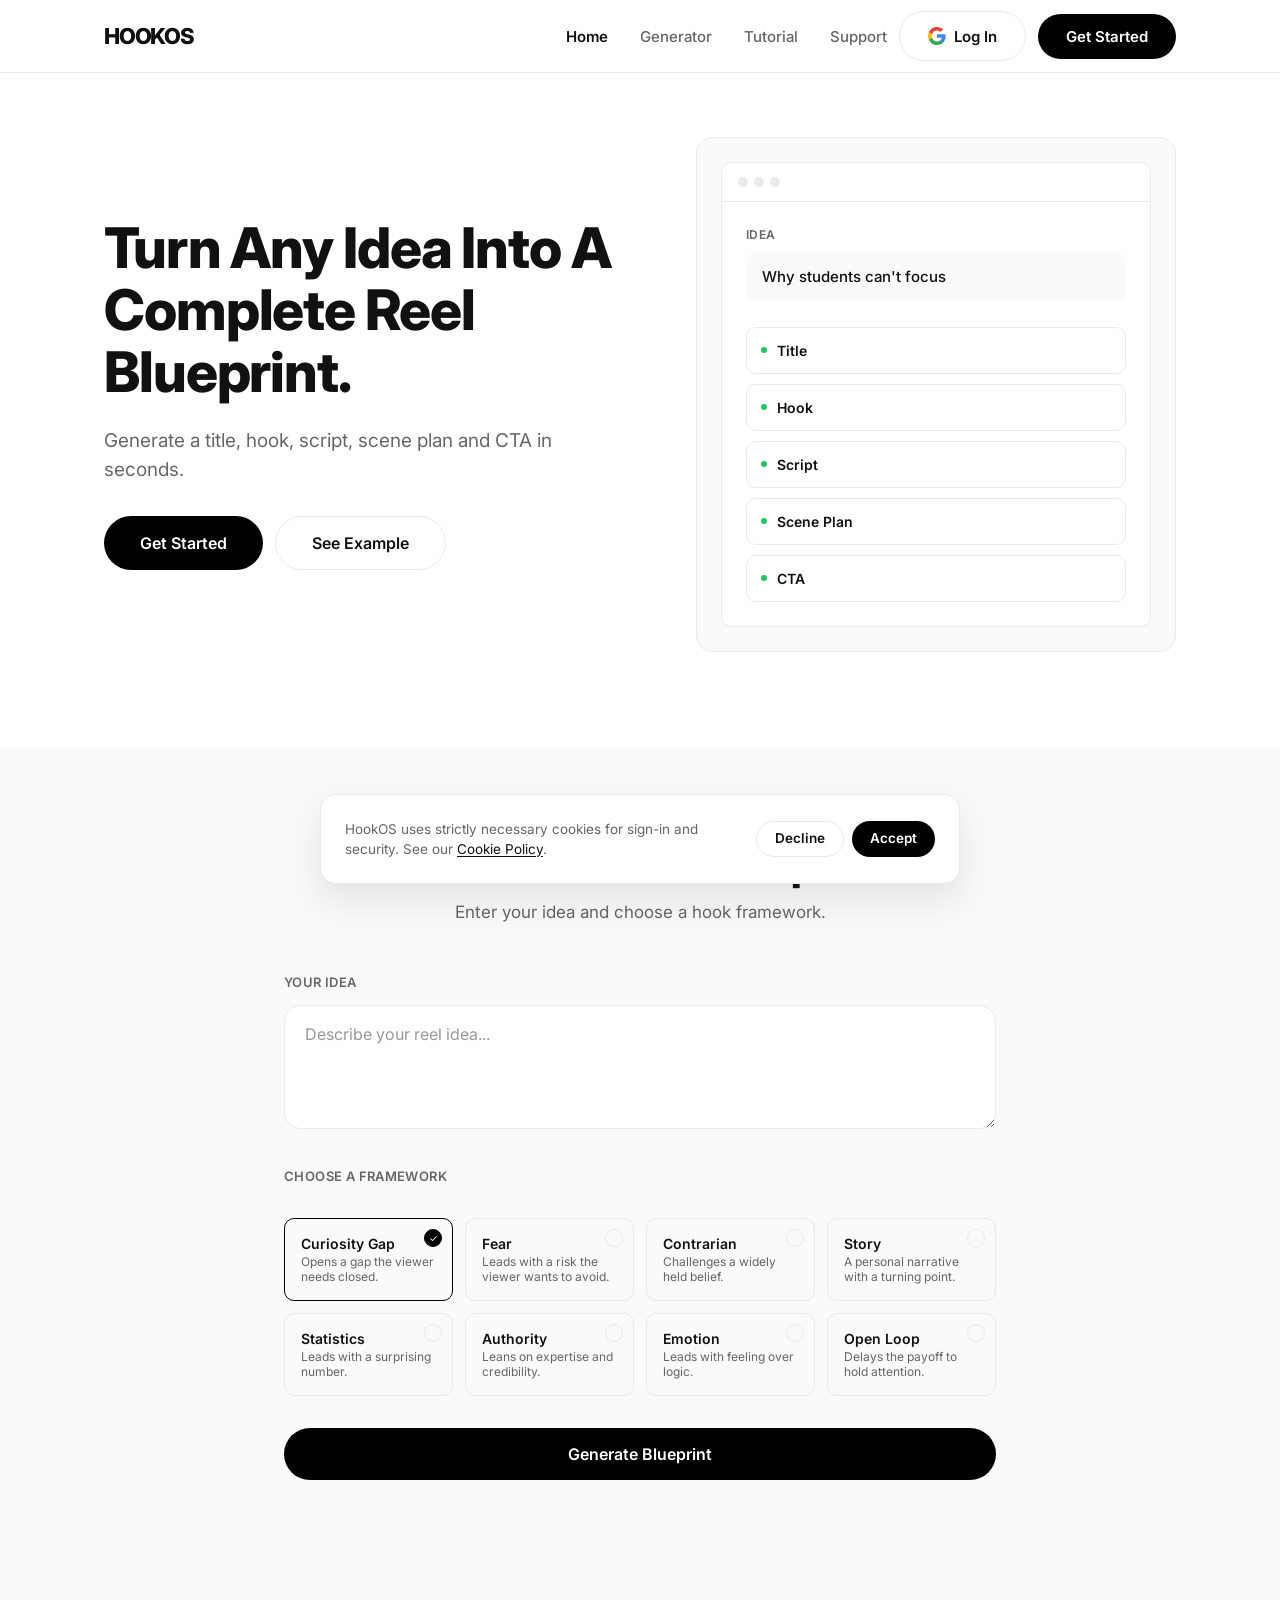
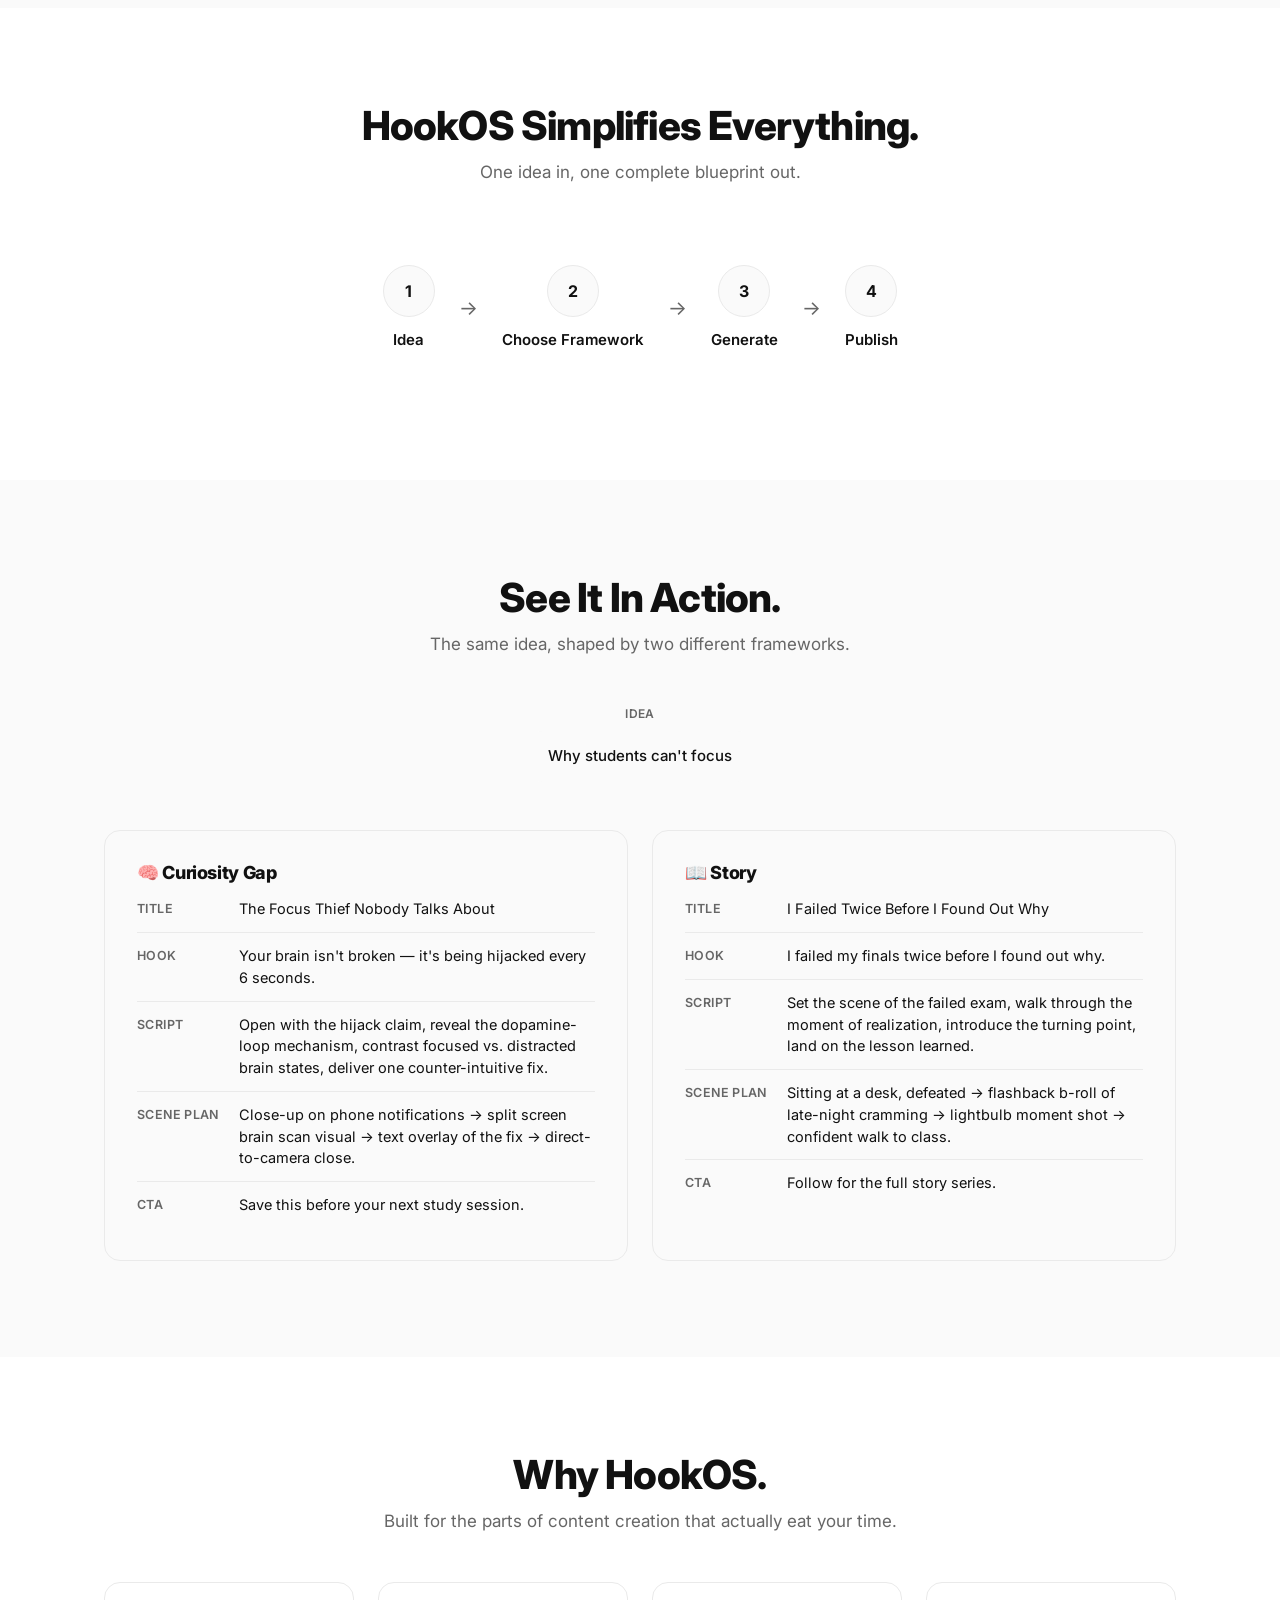
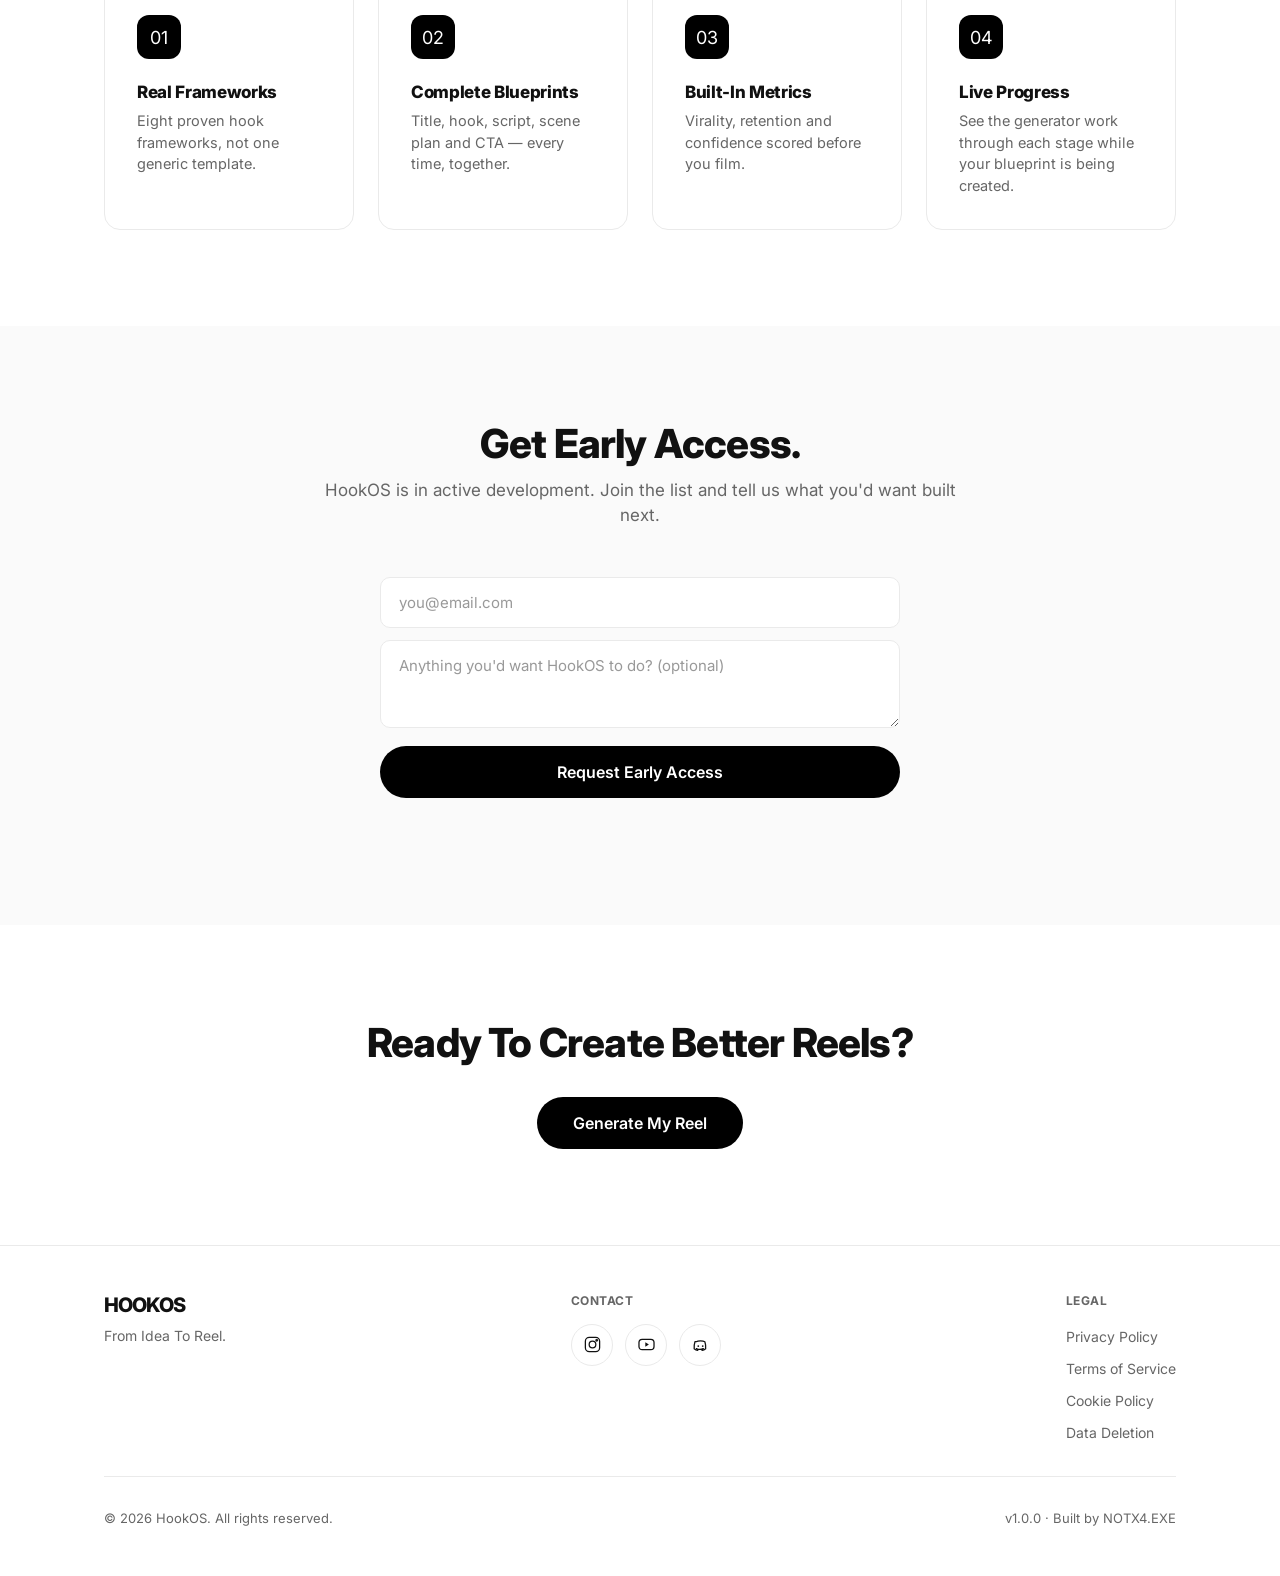
==== commit 2131fa62: "Load visual fixes stylesheet" ====
--- a/index.html
+++ b/index.html
@@ -10,6 +10,7 @@
 <link rel="preconnect" href="https://fonts.googleapis.com">
 <link rel="preconnect" href="https://fonts.gstatic.com" crossorigin>
 <link rel="stylesheet" href="styles.css">
+<link rel="stylesheet" href="fixes.css">
 </head>
 <body>
 
@@ -19,7 +20,6 @@
 
 <main id="main">
 
-  <!-- ================= HERO ================= -->
   <section class="hero" id="top">
     <div class="container">
       <div class="hero-copy">
@@ -54,7 +54,6 @@
     </div>
   </section>
 
-  <!-- ================= GENERATOR ================= -->
   <section id="generator" class="section-alt">
     <div class="container generator-shell">
       <div class="section-title reveal">
@@ -67,9 +66,7 @@
         <textarea id="idea-input" placeholder="Describe your reel idea..." aria-labelledby="idea-label" required></textarea>
 
         <div class="field-label" style="margin-top:32px;" id="framework-label">Choose a framework</div>
-        <div class="framework-grid" role="radiogroup" aria-labelledby="framework-label" id="framework-grid">
-          <!-- populated by script.js -->
-        </div>
+        <div class="framework-grid" role="radiogroup" aria-labelledby="framework-label" id="framework-grid"></div>
 
         <button type="submit" class="btn btn-primary btn-lg btn-block" id="generate-btn">
           <span id="generate-btn-text">Generate Blueprint</span>
@@ -79,16 +76,13 @@
         <div class="api-error" id="api-error" role="alert"></div>
       </form>
 
-      <!-- Loading experience — every line here is driven by a real SSE event
-           from the backend; nothing is shown until the backend says so. -->
       <div class="loading-panel" id="loading-panel" aria-live="polite">
         <div class="loading-orb" aria-hidden="true"></div>
-        <div class="loading-status" id="loading-status">Analyzing topic...</div>
+        <div class="loading-status" id="loading-status">Preparing your blueprint...</div>
         <ul class="loading-steps" id="loading-steps" aria-hidden="true"></ul>
-        <div class="loading-track"><div class="loading-bar" id="loading-bar"></div></div>
-      </div>
-
-      <!-- Results -->
+        <div class="loading-track" aria-hidden="true"><div class="loading-bar" id="loading-bar"></div></div>
+      </div>
+
       <section id="results" hidden aria-live="polite">
         <div class="results-header">
           <h2>Your Reel Blueprint</h2>
@@ -129,64 +123,37 @@
         </div>
 
         <div class="result-card">
-          <div class="result-card-head">
-            <h3>Title</h3>
-            <button class="copy-btn" data-target="result-title" type="button">Copy</button>
-          </div>
+          <div class="result-card-head"><h3>Title</h3><button class="copy-btn" data-target="result-title" type="button">Copy</button></div>
           <div class="result-body" id="result-title"></div>
         </div>
-
-        <div class="result-card">
-          <div class="result-card-head">
-            <h3>Topic Refinement</h3>
-            <button class="copy-btn" data-target="result-topic" type="button">Copy</button>
-          </div>
+        <div class="result-card">
+          <div class="result-card-head"><h3>Topic Refinement</h3><button class="copy-btn" data-target="result-topic" type="button">Copy</button></div>
           <div class="result-body" id="result-topic"></div>
         </div>
-
-        <div class="result-card">
-          <div class="result-card-head">
-            <h3>Hook</h3>
-            <button class="copy-btn" data-target="result-hook" type="button">Copy</button>
-          </div>
+        <div class="result-card">
+          <div class="result-card-head"><h3>Hook</h3><button class="copy-btn" data-target="result-hook" type="button">Copy</button></div>
           <div class="result-body" id="result-hook"></div>
         </div>
-
-        <div class="result-card">
-          <div class="result-card-head">
-            <h3>Script</h3>
-            <button class="copy-btn" data-target="result-script" type="button">Copy</button>
-          </div>
+        <div class="result-card">
+          <div class="result-card-head"><h3>Script</h3><button class="copy-btn" data-target="result-script" type="button">Copy</button></div>
           <div class="result-body" id="result-script"></div>
         </div>
-
-        <div class="result-card">
-          <div class="result-card-head">
-            <h3>Scene Plan</h3>
-            <button class="copy-btn" data-target="result-scene" type="button">Copy</button>
-          </div>
+        <div class="result-card">
+          <div class="result-card-head"><h3>Scene Plan</h3><button class="copy-btn" data-target="result-scene" type="button">Copy</button></div>
           <div class="result-body scene-plan" id="result-scene"></div>
         </div>
-
-        <div class="result-card">
-          <div class="result-card-head">
-            <h3>CTA</h3>
-            <button class="copy-btn" data-target="result-cta" type="button">Copy</button>
-          </div>
+        <div class="result-card">
+          <div class="result-card-head"><h3>CTA</h3><button class="copy-btn" data-target="result-cta" type="button">Copy</button></div>
           <div class="result-body" id="result-cta"></div>
         </div>
       </section>
     </div>
   </section>
 
-  <!-- ================= HOW IT WORKS ================= -->
   <section id="how-it-works">
     <div class="container">
-      <div class="section-title reveal">
-        <h2>HookOS Simplifies Everything.</h2>
-        <p>One idea in, one complete blueprint out.</p>
-      </div>
-      <div class="process reveal">
+      <div class="section-title reveal"><h2>HookOS Simplifies Everything.</h2><p>One idea in, one complete blueprint out.</p></div>
+      <div class="process">
         <div class="process-step"><div class="num">1</div><span class="label">Idea</span></div>
         <span class="process-arrow" aria-hidden="true">→</span>
         <div class="process-step"><div class="num">2</div><span class="label">Choose Framework</span></div>
@@ -198,104 +165,46 @@
     </div>
   </section>
 
-  <!-- ================= EXAMPLE OUTPUT ================= -->
   <section id="example" class="section-alt">
     <div class="container">
-      <div class="section-title reveal">
-        <h2>See It In Action.</h2>
-        <p>The same idea, shaped by two different frameworks.</p>
-      </div>
-
-      <div class="example-input reveal">
-        <div class="mockup-label">Idea</div>
-        <div class="mockup-input">Why students can't focus</div>
-      </div>
-
+      <div class="section-title reveal"><h2>See It In Action.</h2><p>The same idea, shaped by two different frameworks.</p></div>
+      <div class="example-input reveal"><div class="mockup-label">Idea</div><div class="mockup-input">Why students can't focus</div></div>
       <div class="grid-2">
-        <div class="output-card reveal">
-          <h3>🧠 Curiosity Gap</h3>
-          <div class="output-line"><strong>Title</strong><span>The Focus Thief Nobody Talks About</span></div>
-          <div class="output-line"><strong>Hook</strong><span>Your brain isn't broken — it's being hijacked every 6 seconds.</span></div>
-          <div class="output-line"><strong>Script</strong><span>Open with the hijack claim, reveal the dopamine-loop mechanism, contrast focused vs. distracted brain states, deliver one counter-intuitive fix.</span></div>
-          <div class="output-line"><strong>Scene Plan</strong><span>Close-up on phone notifications → split screen brain scan visual → text overlay of the fix → direct-to-camera close.</span></div>
-          <div class="output-line"><strong>CTA</strong><span>Save this before your next study session.</span></div>
-        </div>
-        <div class="output-card reveal">
-          <h3>📖 Story</h3>
-          <div class="output-line"><strong>Title</strong><span>I Failed Twice Before I Found Out Why</span></div>
-          <div class="output-line"><strong>Hook</strong><span>I failed my finals twice before I found out why.</span></div>
-          <div class="output-line"><strong>Script</strong><span>Set the scene of the failed exam, walk through the moment of realization, introduce the turning point, land on the lesson learned.</span></div>
-          <div class="output-line"><strong>Scene Plan</strong><span>Sitting at a desk, defeated → flashback b-roll of late-night cramming → lightbulb moment shot → confident walk to class.</span></div>
-          <div class="output-line"><strong>CTA</strong><span>Follow for the full story series.</span></div>
-        </div>
-      </div>
-    </div>
-  </section>
-
-  <!-- ================= WHY HOOKOS ================= -->
+        <div class="output-card reveal"><h3>🧠 Curiosity Gap</h3><div class="output-line"><strong>Title</strong><span>The Focus Thief Nobody Talks About</span></div><div class="output-line"><strong>Hook</strong><span>Your brain isn't broken — it's being hijacked every 6 seconds.</span></div><div class="output-line"><strong>Script</strong><span>Open with the hijack claim, reveal the dopamine-loop mechanism, contrast focused vs. distracted brain states, deliver one counter-intuitive fix.</span></div><div class="output-line"><strong>Scene Plan</strong><span>Close-up on phone notifications → split screen brain scan visual → text overlay of the fix → direct-to-camera close.</span></div><div class="output-line"><strong>CTA</strong><span>Save this before your next study session.</span></div></div>
+        <div class="output-card reveal"><h3>📖 Story</h3><div class="output-line"><strong>Title</strong><span>I Failed Twice Before I Found Out Why</span></div><div class="output-line"><strong>Hook</strong><span>I failed my finals twice before I found out why.</span></div><div class="output-line"><strong>Script</strong><span>Set the scene of the failed exam, walk through the moment of realization, introduce the turning point, land on the lesson learned.</span></div><div class="output-line"><strong>Scene Plan</strong><span>Sitting at a desk, defeated → flashback b-roll of late-night cramming → lightbulb moment shot → confident walk to class.</span></div><div class="output-line"><strong>CTA</strong><span>Follow for the full story series.</span></div></div>
+      </div>
+    </div>
+  </section>
+
   <section id="features">
     <div class="container">
-      <div class="section-title reveal">
-        <h2>Why HookOS.</h2>
-        <p>Built for the parts of content creation that actually eat your time.</p>
-      </div>
+      <div class="section-title reveal"><h2>Why HookOS.</h2><p>Built for the parts of content creation that actually eat your time.</p></div>
       <div class="grid-4">
-        <div class="card reveal">
-          <div class="card-icon" aria-hidden="true">01</div>
-          <h3>Real Frameworks</h3>
-          <p>Eight proven hook frameworks, not one generic template.</p>
-        </div>
-        <div class="card reveal">
-          <div class="card-icon" aria-hidden="true">02</div>
-          <h3>Complete Blueprints</h3>
-          <p>Title, hook, script, scene plan and CTA — every time, together.</p>
-        </div>
-        <div class="card reveal">
-          <div class="card-icon" aria-hidden="true">03</div>
-          <h3>Built-In Metrics</h3>
-          <p>Virality, retention and confidence scored before you film.</p>
-        </div>
-        <div class="card reveal">
-          <div class="card-icon" aria-hidden="true">04</div>
-          <h3>Live Progress</h3>
-          <p>Watch each part of your blueprint get written in real time.</p>
-        </div>
-      </div>
-    </div>
-  </section>
-
-  <!-- ================= EARLY ACCESS ================= -->
+        <div class="card reveal"><div class="card-icon" aria-hidden="true">01</div><h3>Real Frameworks</h3><p>Eight proven hook frameworks, not one generic template.</p></div>
+        <div class="card reveal"><div class="card-icon" aria-hidden="true">02</div><h3>Complete Blueprints</h3><p>Title, hook, script, scene plan and CTA — every time, together.</p></div>
+        <div class="card reveal"><div class="card-icon" aria-hidden="true">03</div><h3>Built-In Metrics</h3><p>Virality, retention and confidence scored before you film.</p></div>
+        <div class="card reveal"><div class="card-icon" aria-hidden="true">04</div><h3>Live Progress</h3><p>See the generator work through each stage while your blueprint is being created.</p></div>
+      </div>
+    </div>
+  </section>
+
   <section id="early-access" class="section-alt">
     <div class="container">
-      <div class="section-title reveal">
-        <h2>Get Early Access.</h2>
-        <p>HookOS is in active development. Join the list and tell us what you'd want built next.</p>
-      </div>
-
+      <div class="section-title reveal"><h2>Get Early Access.</h2><p>HookOS is in active development. Join the list and tell us what you'd want built next.</p></div>
       <div class="early-access-shell reveal">
         <form id="early-access-form" novalidate>
           <label class="sr-only" for="ea-email">Email address</label>
           <input type="email" id="ea-email" placeholder="you@email.com" required autocomplete="email">
-
           <label class="sr-only" for="ea-feedback">Feedback (optional)</label>
           <textarea id="ea-feedback" placeholder="Anything you'd want HookOS to do? (optional)"></textarea>
-
-          <button type="submit" class="btn btn-primary btn-lg btn-block" id="ea-submit-btn">
-            <span id="ea-submit-text">Request Early Access</span>
-          </button>
+          <button type="submit" class="btn btn-primary btn-lg btn-block" id="ea-submit-btn"><span id="ea-submit-text">Request Early Access</span></button>
           <div class="form-hint" id="ea-hint">&nbsp;</div>
         </form>
       </div>
     </div>
   </section>
 
-  <!-- ================= FINAL CTA ================= -->
-  <section class="final-cta">
-    <div class="container reveal">
-      <h2>Ready To Create Better Reels?</h2>
-      <a href="#generator" class="btn btn-primary btn-lg">Generate My Reel</a>
-    </div>
-  </section>
+  <section class="final-cta"><div class="container reveal"><h2>Ready To Create Better Reels?</h2><a href="#generator" class="btn btn-primary btn-lg">Generate My Reel</a></div></section>
 </main>
 
 <div id="footer-root"></div>
--- a/fixes.css
+++ b/fixes.css
@@ -0,0 +1,163 @@
+/* HOOKOS visual fixes */
+
+.logo-wordmark {
+  display: inline-flex;
+  align-items: center;
+  font-size: 22px;
+  font-weight: 800;
+  letter-spacing: -0.055em;
+  line-height: 1;
+  color: var(--text-primary);
+  white-space: nowrap;
+}
+
+.footer-wordmark {
+  font-size: 20px;
+  margin-bottom: 10px;
+}
+
+/* Clean, compact generator loading card. The bar is intentionally
+   indeterminate because the current /generate endpoint returns one final
+   response rather than real server-side progress events. */
+.loading-panel {
+  position: relative;
+  overflow: hidden;
+  border: 1px solid var(--border);
+  border-radius: 24px;
+  background: var(--bg);
+  padding: 32px 24px;
+  margin-top: 28px;
+  text-align: center;
+}
+
+.loading-panel.is-active {
+  box-shadow: 0 18px 50px rgba(0, 0, 0, 0.06);
+}
+
+.loading-orb {
+  width: 54px;
+  height: 54px;
+  margin: 0 auto 18px;
+  border-radius: 50%;
+  background: linear-gradient(135deg, #f0f0f0, #d9d9d9, #f7f7f7);
+  animation: hookos-orb 1.8s ease-in-out infinite;
+}
+
+.loading-status {
+  min-height: 25px;
+  font-size: 18px;
+  font-weight: 700;
+  letter-spacing: -0.02em;
+}
+
+.loading-steps {
+  display: grid;
+  grid-template-columns: repeat(4, minmax(0, 1fr));
+  gap: 10px;
+  margin: 26px 0 22px;
+  text-align: left;
+}
+
+.loading-step {
+  display: flex;
+  align-items: center;
+  gap: 7px;
+  min-width: 0;
+  color: #999;
+  font-size: 11px;
+  line-height: 1.3;
+  transition: color 0.25s ease, transform 0.25s ease;
+}
+
+.loading-step span:last-child {
+  overflow-wrap: anywhere;
+}
+
+.loading-step.is-active {
+  color: var(--text-primary);
+  font-weight: 700;
+  transform: translateY(-1px);
+}
+
+.loading-step.is-done {
+  color: var(--text-primary);
+  font-weight: 700;
+}
+
+.loading-step-dot {
+  width: 8px;
+  height: 8px;
+  flex: 0 0 8px;
+  border-radius: 50%;
+  background: #ddd;
+}
+
+.loading-step.is-active .loading-step-dot {
+  background: #111;
+  box-shadow: 0 0 0 4px #eee;
+}
+
+.loading-step.is-done .loading-step-dot {
+  background: #111;
+  color: #fff;
+  width: 18px;
+  height: 18px;
+  flex-basis: 18px;
+  display: inline-flex;
+  align-items: center;
+  justify-content: center;
+  font-size: 10px;
+}
+
+.loading-track {
+  position: relative;
+  width: 100%;
+  height: 6px;
+  overflow: hidden;
+  border-radius: 999px;
+  background: #ededed;
+}
+
+.loading-bar {
+  position: absolute;
+  top: 0;
+  left: 0;
+  width: 42%;
+  height: 100%;
+  border-radius: inherit;
+  background: #111;
+  transform: translateX(-110%);
+  animation: hookos-loading-sweep 1.35s ease-in-out infinite;
+}
+
+.loading-panel.is-complete .loading-bar {
+  transform: translateX(0);
+  animation: none;
+}
+
+.loading-panel.is-complete .loading-orb {
+  animation: none;
+  background: #111;
+}
+
+@keyframes hookos-loading-sweep {
+  0% { transform: translateX(-110%); }
+  55% { transform: translateX(90%); }
+  100% { transform: translateX(230%); }
+}
+
+@keyframes hookos-orb {
+  0%, 100% { transform: scale(0.94); opacity: 0.72; }
+  50% { transform: scale(1.04); opacity: 1; }
+}
+
+@media (max-width: 560px) {
+  .loading-panel { padding: 28px 18px; }
+  .loading-steps { grid-template-columns: 1fr 1fr; gap: 14px 10px; }
+  .loading-step { font-size: 11px; }
+}
+
+@media (prefers-reduced-motion: reduce) {
+  .loading-orb,
+  .loading-bar { animation: none !important; }
+}
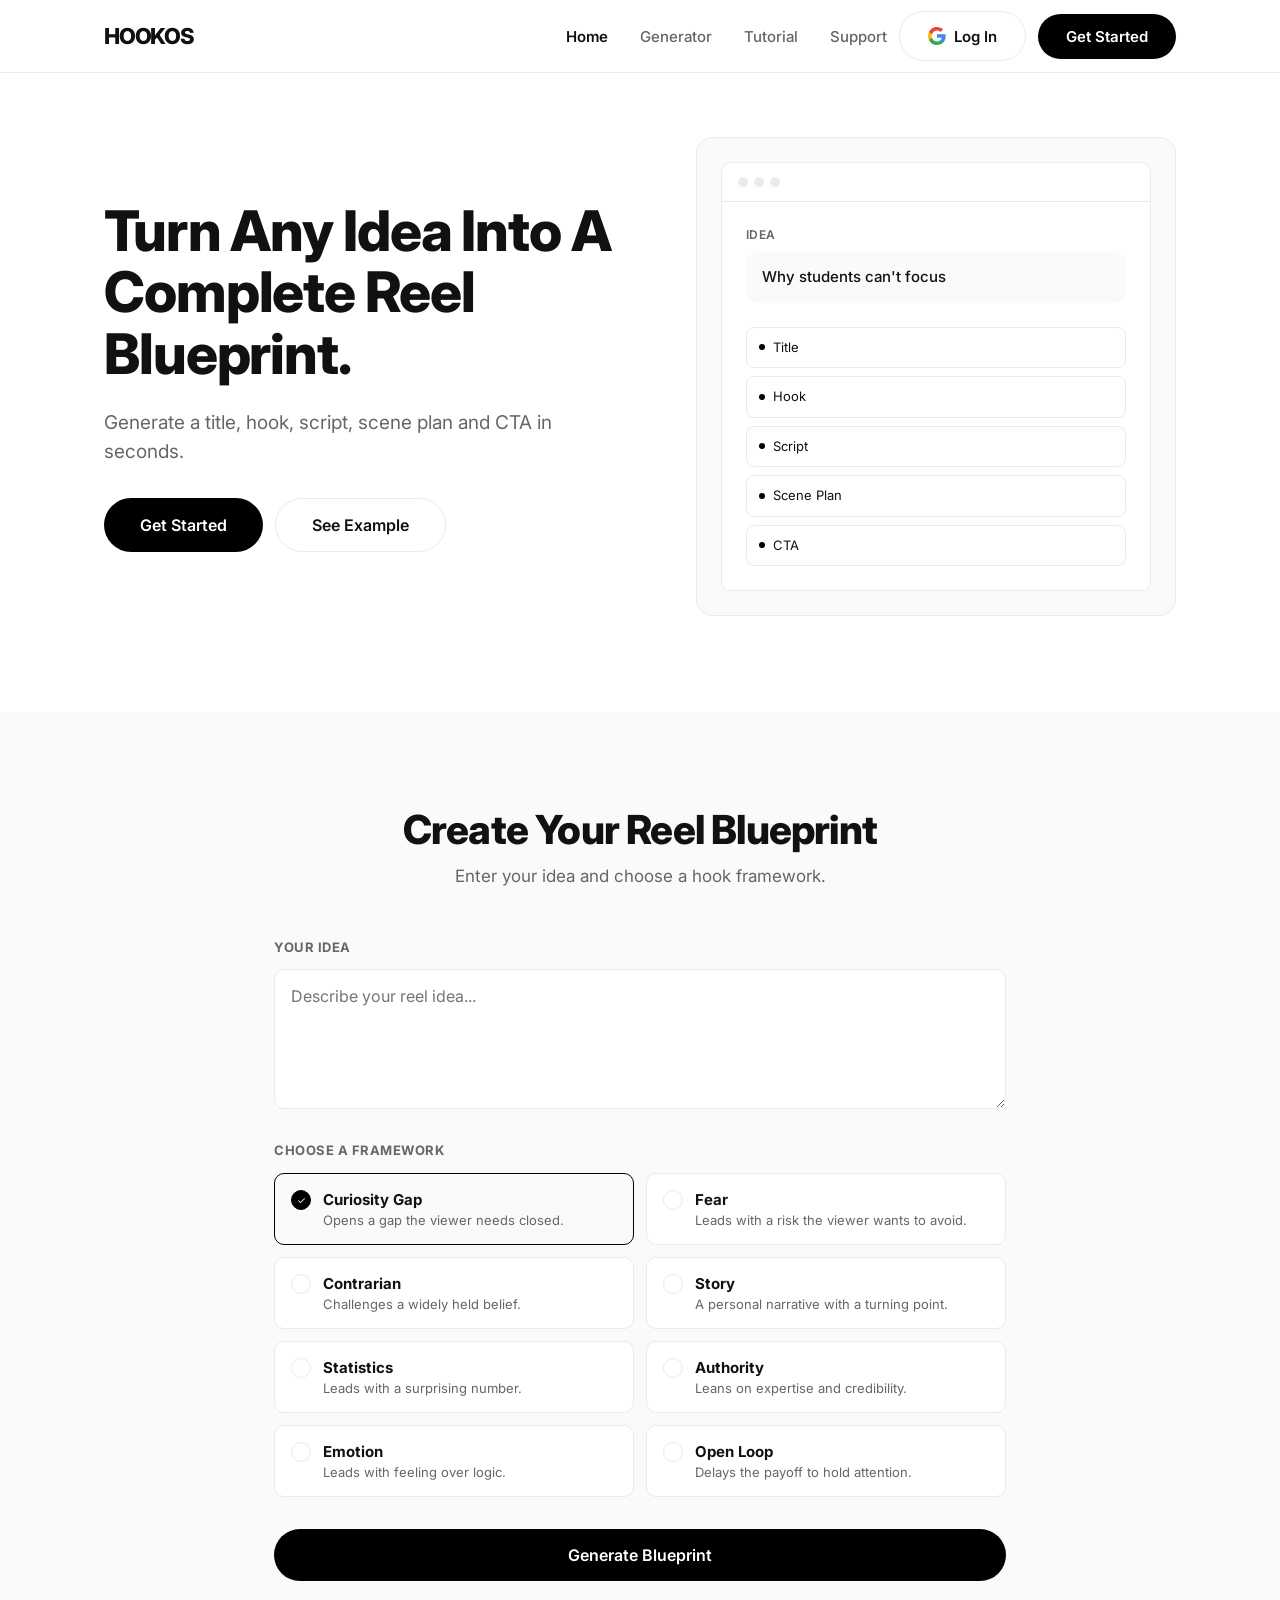
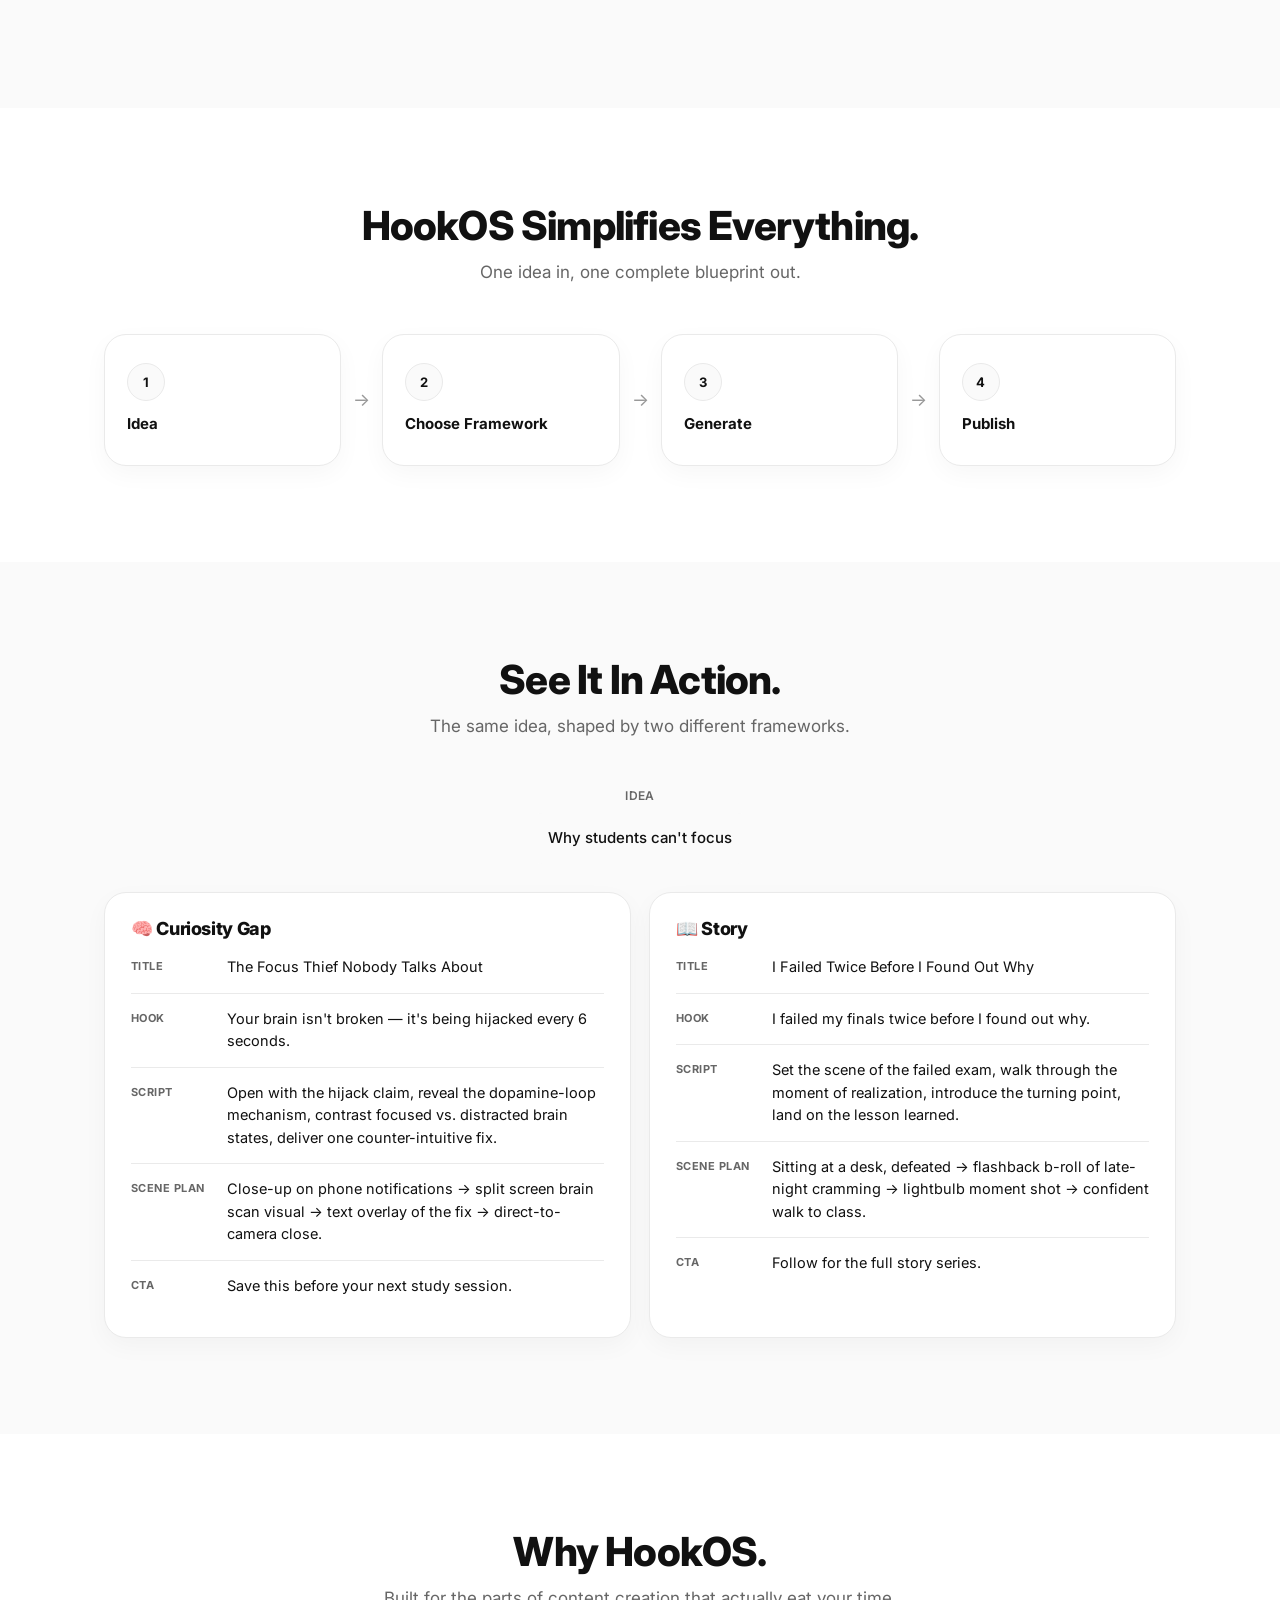
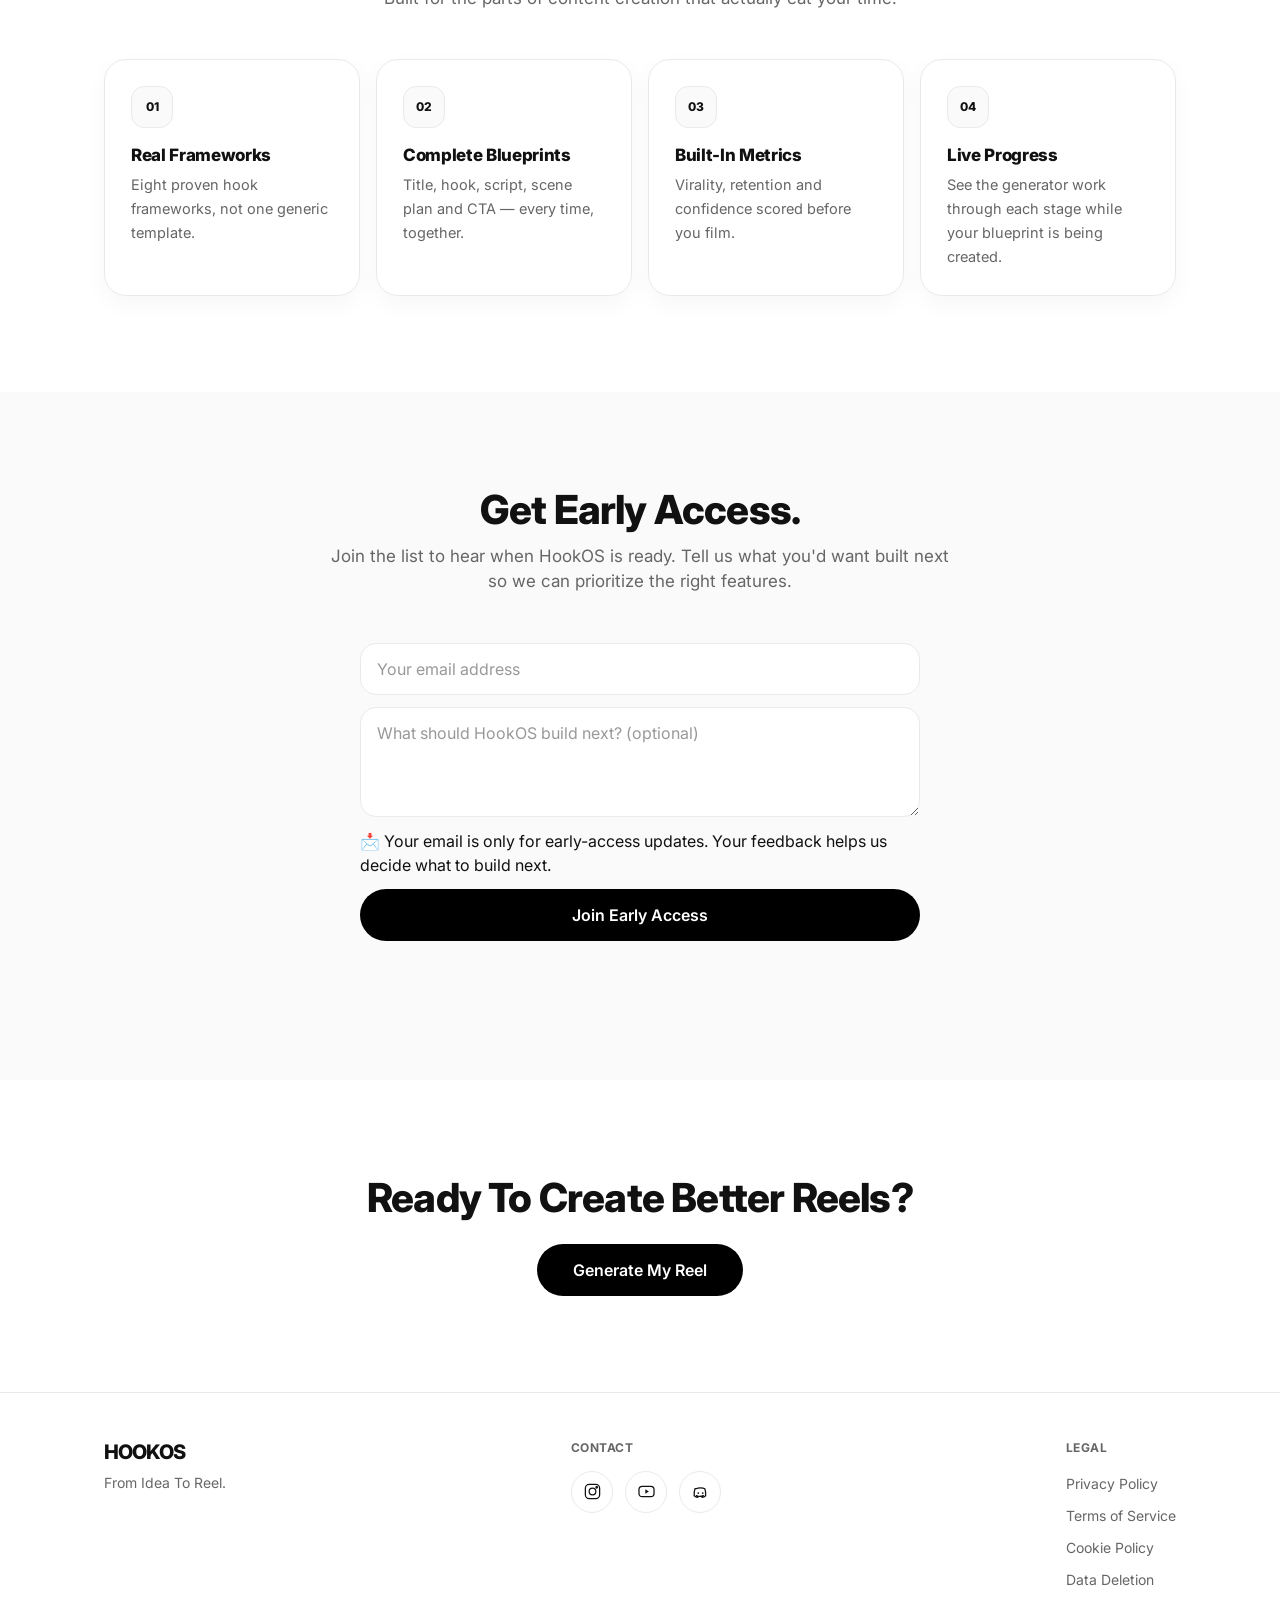
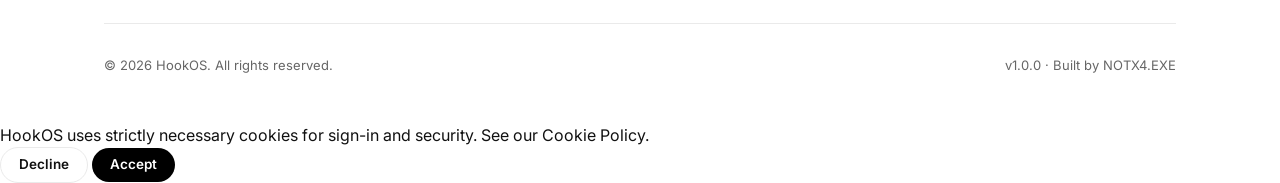
==== commit 6a5e2525: "Clarify early access purpose and feedback collection UI" ====
--- a/index.html
+++ b/index.html
@@ -15,11 +15,9 @@
 <body>
 
 <a href="#main" class="skip-link">Skip to content</a>
-
 <div id="navbar-root" class="navbar-placeholder"></div>
 
 <main id="main">
-
   <section class="hero" id="top">
     <div class="container">
       <div class="hero-copy">
@@ -30,23 +28,14 @@
           <a href="#example" class="btn btn-secondary btn-lg">See Example</a>
         </div>
       </div>
-
       <div class="mockup" role="img" aria-label="Preview of a generated blueprint for the idea: why students can't focus">
         <div class="mockup-window">
-          <div class="mockup-bar">
-            <span class="mockup-dot"></span>
-            <span class="mockup-dot"></span>
-            <span class="mockup-dot"></span>
-          </div>
+          <div class="mockup-bar"><span class="mockup-dot"></span><span class="mockup-dot"></span><span class="mockup-dot"></span></div>
           <div class="mockup-body">
             <div class="mockup-label">Idea</div>
             <div class="mockup-input">Why students can't focus</div>
             <div class="mockup-outputs">
-              <div class="mockup-chip"><span class="dot"></span>Title</div>
-              <div class="mockup-chip"><span class="dot"></span>Hook</div>
-              <div class="mockup-chip"><span class="dot"></span>Script</div>
-              <div class="mockup-chip"><span class="dot"></span>Scene Plan</div>
-              <div class="mockup-chip"><span class="dot"></span>CTA</div>
+              <div class="mockup-chip"><span class="dot"></span>Title</div><div class="mockup-chip"><span class="dot"></span>Hook</div><div class="mockup-chip"><span class="dot"></span>Script</div><div class="mockup-chip"><span class="dot"></span>Scene Plan</div><div class="mockup-chip"><span class="dot"></span>CTA</div>
             </div>
           </div>
         </div>
@@ -56,163 +45,62 @@
 
   <section id="generator" class="section-alt">
     <div class="container generator-shell">
-      <div class="section-title reveal">
-        <h2>Create Your Reel Blueprint</h2>
-        <p>Enter your idea and choose a hook framework.</p>
-      </div>
-
+      <div class="section-title reveal"><h2>Create Your Reel Blueprint</h2><p>Enter your idea and choose a hook framework.</p></div>
       <form id="blueprint-form" novalidate>
         <div class="field-label" id="idea-label">Your idea</div>
         <textarea id="idea-input" placeholder="Describe your reel idea..." aria-labelledby="idea-label" required></textarea>
-
         <div class="field-label" style="margin-top:32px;" id="framework-label">Choose a framework</div>
         <div class="framework-grid" role="radiogroup" aria-labelledby="framework-label" id="framework-grid"></div>
-
-        <button type="submit" class="btn btn-primary btn-lg btn-block" id="generate-btn">
-          <span id="generate-btn-text">Generate Blueprint</span>
-        </button>
-
+        <button type="submit" class="btn btn-primary btn-lg btn-block" id="generate-btn"><span id="generate-btn-text">Generate Blueprint</span></button>
         <div class="form-hint" id="form-hint">&nbsp;</div>
         <div class="api-error" id="api-error" role="alert"></div>
       </form>
-
       <div class="loading-panel" id="loading-panel" aria-live="polite">
-        <div class="loading-orb" aria-hidden="true"></div>
-        <div class="loading-status" id="loading-status">Preparing your blueprint...</div>
-        <ul class="loading-steps" id="loading-steps" aria-hidden="true"></ul>
-        <div class="loading-track" aria-hidden="true"><div class="loading-bar" id="loading-bar"></div></div>
+        <div class="loading-orb" aria-hidden="true"></div><div class="loading-status" id="loading-status">Preparing your blueprint...</div><ul class="loading-steps" id="loading-steps" aria-hidden="true"></ul><div class="loading-track" aria-hidden="true"><div class="loading-bar" id="loading-bar"></div></div>
       </div>
-
       <section id="results" hidden aria-live="polite">
-        <div class="results-header">
-          <h2>Your Reel Blueprint</h2>
-          <p>Copy each section straight into your workflow.</p>
-        </div>
-
-        <div class="metrics-panel">
-          <h3>AI Metrics</h3>
-          <div class="metrics-grid">
-            <div class="metric">
-              <span class="metric-label">Virality Score</span>
-              <span class="metric-value" id="metric-virality">—</span>
-              <div class="metric-bar"><span id="metric-virality-bar"></span></div>
-            </div>
-            <div class="metric">
-              <span class="metric-label">Retention Score</span>
-              <span class="metric-value" id="metric-retention">—</span>
-              <div class="metric-bar"><span id="metric-retention-bar"></span></div>
-            </div>
-            <div class="metric">
-              <span class="metric-label">Predicted Watch Time</span>
-              <span class="metric-value" id="metric-watchtime">—</span>
-              <div class="metric-bar"><span id="metric-watchtime-bar"></span></div>
-            </div>
-            <div class="metric">
-              <span class="metric-label">Emotion Trigger</span>
-              <span class="metric-value is-text" id="metric-emotion">—</span>
-            </div>
-            <div class="metric">
-              <span class="metric-label">Framework Used</span>
-              <span class="metric-value is-text" id="metric-framework">—</span>
-            </div>
-            <div class="metric">
-              <span class="metric-label">Confidence</span>
-              <span class="metric-value is-text" id="metric-confidence">—</span>
-            </div>
-          </div>
-        </div>
-
-        <div class="result-card">
-          <div class="result-card-head"><h3>Title</h3><button class="copy-btn" data-target="result-title" type="button">Copy</button></div>
-          <div class="result-body" id="result-title"></div>
-        </div>
-        <div class="result-card">
-          <div class="result-card-head"><h3>Topic Refinement</h3><button class="copy-btn" data-target="result-topic" type="button">Copy</button></div>
-          <div class="result-body" id="result-topic"></div>
-        </div>
-        <div class="result-card">
-          <div class="result-card-head"><h3>Hook</h3><button class="copy-btn" data-target="result-hook" type="button">Copy</button></div>
-          <div class="result-body" id="result-hook"></div>
-        </div>
-        <div class="result-card">
-          <div class="result-card-head"><h3>Script</h3><button class="copy-btn" data-target="result-script" type="button">Copy</button></div>
-          <div class="result-body" id="result-script"></div>
-        </div>
-        <div class="result-card">
-          <div class="result-card-head"><h3>Scene Plan</h3><button class="copy-btn" data-target="result-scene" type="button">Copy</button></div>
-          <div class="result-body scene-plan" id="result-scene"></div>
-        </div>
-        <div class="result-card">
-          <div class="result-card-head"><h3>CTA</h3><button class="copy-btn" data-target="result-cta" type="button">Copy</button></div>
-          <div class="result-body" id="result-cta"></div>
-        </div>
+        <div class="results-header"><h2>Your Reel Blueprint</h2><p>Copy each section straight into your workflow.</p></div>
+        <div class="metrics-panel"><h3>AI Metrics</h3><div class="metrics-grid">
+          <div class="metric"><span class="metric-label">Virality Score</span><span class="metric-value" id="metric-virality">—</span><div class="metric-bar"><span id="metric-virality-bar"></span></div></div>
+          <div class="metric"><span class="metric-label">Retention Score</span><span class="metric-value" id="metric-retention">—</span><div class="metric-bar"><span id="metric-retention-bar"></span></div></div>
+          <div class="metric"><span class="metric-label">Predicted Watch Time</span><span class="metric-value" id="metric-watchtime">—</span><div class="metric-bar"><span id="metric-watchtime-bar"></span></div></div>
+          <div class="metric"><span class="metric-label">Emotion Trigger</span><span class="metric-value is-text" id="metric-emotion">—</span></div><div class="metric"><span class="metric-label">Framework Used</span><span class="metric-value is-text" id="metric-framework">—</span></div><div class="metric"><span class="metric-label">Confidence</span><span class="metric-value is-text" id="metric-confidence">—</span></div>
+        </div></div>
+        <div class="result-card"><div class="result-card-head"><h3>Title</h3><button class="copy-btn" data-target="result-title" type="button">Copy</button></div><div class="result-body" id="result-title"></div></div>
+        <div class="result-card"><div class="result-card-head"><h3>Topic Refinement</h3><button class="copy-btn" data-target="result-topic" type="button">Copy</button></div><div class="result-body" id="result-topic"></div></div>
+        <div class="result-card"><div class="result-card-head"><h3>Hook</h3><button class="copy-btn" data-target="result-hook" type="button">Copy</button></div><div class="result-body" id="result-hook"></div></div>
+        <div class="result-card"><div class="result-card-head"><h3>Script</h3><button class="copy-btn" data-target="result-script" type="button">Copy</button></div><div class="result-body" id="result-script"></div></div>
+        <div class="result-card"><div class="result-card-head"><h3>Scene Plan</h3><button class="copy-btn" data-target="result-scene" type="button">Copy</button></div><div class="result-body scene-plan" id="result-scene"></div></div>
+        <div class="result-card"><div class="result-card-head"><h3>CTA</h3><button class="copy-btn" data-target="result-cta" type="button">Copy</button></div><div class="result-body" id="result-cta"></div></div>
       </section>
     </div>
   </section>
 
-  <section id="how-it-works">
-    <div class="container">
-      <div class="section-title reveal"><h2>HookOS Simplifies Everything.</h2><p>One idea in, one complete blueprint out.</p></div>
-      <div class="process">
-        <div class="process-step"><div class="num">1</div><span class="label">Idea</span></div>
-        <span class="process-arrow" aria-hidden="true">→</span>
-        <div class="process-step"><div class="num">2</div><span class="label">Choose Framework</span></div>
-        <span class="process-arrow" aria-hidden="true">→</span>
-        <div class="process-step"><div class="num">3</div><span class="label">Generate</span></div>
-        <span class="process-arrow" aria-hidden="true">→</span>
-        <div class="process-step"><div class="num">4</div><span class="label">Publish</span></div>
-      </div>
-    </div>
-  </section>
+  <section id="how-it-works"><div class="container"><div class="section-title reveal"><h2>HookOS Simplifies Everything.</h2><p>One idea in, one complete blueprint out.</p></div><div class="process"><div class="process-step"><div class="num">1</div><span class="label">Idea</span></div><span class="process-arrow" aria-hidden="true">→</span><div class="process-step"><div class="num">2</div><span class="label">Choose Framework</span></div><span class="process-arrow" aria-hidden="true">→</span><div class="process-step"><div class="num">3</div><span class="label">Generate</span></div><span class="process-arrow" aria-hidden="true">→</span><div class="process-step"><div class="num">4</div><span class="label">Publish</span></div></div></div></section>
 
-  <section id="example" class="section-alt">
-    <div class="container">
-      <div class="section-title reveal"><h2>See It In Action.</h2><p>The same idea, shaped by two different frameworks.</p></div>
-      <div class="example-input reveal"><div class="mockup-label">Idea</div><div class="mockup-input">Why students can't focus</div></div>
-      <div class="grid-2">
-        <div class="output-card reveal"><h3>🧠 Curiosity Gap</h3><div class="output-line"><strong>Title</strong><span>The Focus Thief Nobody Talks About</span></div><div class="output-line"><strong>Hook</strong><span>Your brain isn't broken — it's being hijacked every 6 seconds.</span></div><div class="output-line"><strong>Script</strong><span>Open with the hijack claim, reveal the dopamine-loop mechanism, contrast focused vs. distracted brain states, deliver one counter-intuitive fix.</span></div><div class="output-line"><strong>Scene Plan</strong><span>Close-up on phone notifications → split screen brain scan visual → text overlay of the fix → direct-to-camera close.</span></div><div class="output-line"><strong>CTA</strong><span>Save this before your next study session.</span></div></div>
-        <div class="output-card reveal"><h3>📖 Story</h3><div class="output-line"><strong>Title</strong><span>I Failed Twice Before I Found Out Why</span></div><div class="output-line"><strong>Hook</strong><span>I failed my finals twice before I found out why.</span></div><div class="output-line"><strong>Script</strong><span>Set the scene of the failed exam, walk through the moment of realization, introduce the turning point, land on the lesson learned.</span></div><div class="output-line"><strong>Scene Plan</strong><span>Sitting at a desk, defeated → flashback b-roll of late-night cramming → lightbulb moment shot → confident walk to class.</span></div><div class="output-line"><strong>CTA</strong><span>Follow for the full story series.</span></div></div>
-      </div>
-    </div>
-  </section>
+  <section id="example" class="section-alt"><div class="container"><div class="section-title reveal"><h2>See It In Action.</h2><p>The same idea, shaped by two different frameworks.</p></div><div class="example-input reveal"><div class="mockup-label">Idea</div><div class="mockup-input">Why students can't focus</div></div><div class="grid-2">
+    <div class="output-card reveal"><h3>🧠 Curiosity Gap</h3><div class="output-line"><strong>Title</strong><span>The Focus Thief Nobody Talks About</span></div><div class="output-line"><strong>Hook</strong><span>Your brain isn't broken — it's being hijacked every 6 seconds.</span></div><div class="output-line"><strong>Script</strong><span>Open with the hijack claim, reveal the dopamine-loop mechanism, contrast focused vs. distracted brain states, deliver one counter-intuitive fix.</span></div><div class="output-line"><strong>Scene Plan</strong><span>Close-up on phone notifications → split screen brain scan visual → text overlay of the fix → direct-to-camera close.</span></div><div class="output-line"><strong>CTA</strong><span>Save this before your next study session.</span></div></div>
+    <div class="output-card reveal"><h3>📖 Story</h3><div class="output-line"><strong>Title</strong><span>I Failed Twice Before I Found Out Why</span></div><div class="output-line"><strong>Hook</strong><span>I failed my finals twice before I found out why.</span></div><div class="output-line"><strong>Script</strong><span>Set the scene of the failed exam, walk through the moment of realization, introduce the turning point, land on the lesson learned.</span></div><div class="output-line"><strong>Scene Plan</strong><span>Sitting at a desk, defeated → flashback b-roll of late-night cramming → lightbulb moment shot → confident walk to class.</span></div><div class="output-line"><strong>CTA</strong><span>Follow for the full story series.</span></div></div>
+  </div></div></section>
 
-  <section id="features">
-    <div class="container">
-      <div class="section-title reveal"><h2>Why HookOS.</h2><p>Built for the parts of content creation that actually eat your time.</p></div>
-      <div class="grid-4">
-        <div class="card reveal"><div class="card-icon" aria-hidden="true">01</div><h3>Real Frameworks</h3><p>Eight proven hook frameworks, not one generic template.</p></div>
-        <div class="card reveal"><div class="card-icon" aria-hidden="true">02</div><h3>Complete Blueprints</h3><p>Title, hook, script, scene plan and CTA — every time, together.</p></div>
-        <div class="card reveal"><div class="card-icon" aria-hidden="true">03</div><h3>Built-In Metrics</h3><p>Virality, retention and confidence scored before you film.</p></div>
-        <div class="card reveal"><div class="card-icon" aria-hidden="true">04</div><h3>Live Progress</h3><p>See the generator work through each stage while your blueprint is being created.</p></div>
-      </div>
-    </div>
-  </section>
+  <section id="features"><div class="container"><div class="section-title reveal"><h2>Why HookOS.</h2><p>Built for the parts of content creation that actually eat your time.</p></div><div class="grid-4"><div class="card reveal"><div class="card-icon" aria-hidden="true">01</div><h3>Real Frameworks</h3><p>Eight proven hook frameworks, not one generic template.</p></div><div class="card reveal"><div class="card-icon" aria-hidden="true">02</div><h3>Complete Blueprints</h3><p>Title, hook, script, scene plan and CTA — every time, together.</p></div><div class="card reveal"><div class="card-icon" aria-hidden="true">03</div><h3>Built-In Metrics</h3><p>Virality, retention and confidence scored before you film.</p></div><div class="card reveal"><div class="card-icon" aria-hidden="true">04</div><h3>Live Progress</h3><p>See the generator work through each stage while your blueprint is being created.</p></div></div></div></section>
 
-  <section id="early-access" class="section-alt">
-    <div class="container">
-      <div class="section-title reveal"><h2>Get Early Access.</h2><p>HookOS is in active development. Join the list and tell us what you'd want built next.</p></div>
-      <div class="early-access-shell reveal">
-        <form id="early-access-form" novalidate>
-          <label class="sr-only" for="ea-email">Email address</label>
-          <input type="email" id="ea-email" placeholder="you@email.com" required autocomplete="email">
-          <label class="sr-only" for="ea-feedback">Feedback (optional)</label>
-          <textarea id="ea-feedback" placeholder="Anything you'd want HookOS to do? (optional)"></textarea>
-          <button type="submit" class="btn btn-primary btn-lg btn-block" id="ea-submit-btn"><span id="ea-submit-text">Request Early Access</span></button>
-          <div class="form-hint" id="ea-hint">&nbsp;</div>
-        </form>
-      </div>
-    </div>
-  </section>
+  <section id="early-access" class="section-alt"><div class="container"><div class="section-title reveal"><h2>Get Early Access.</h2><p>Join the list to hear when HookOS is ready. Tell us what you'd want built next so we can prioritize the right features.</p></div><div class="early-access-shell reveal">
+    <form id="early-access-form" novalidate>
+      <label class="sr-only" for="ea-email">Email address</label>
+      <input type="email" id="ea-email" placeholder="Your email address" required autocomplete="email">
+      <label class="sr-only" for="ea-feedback">Product feedback</label>
+      <textarea id="ea-feedback" placeholder="What should HookOS build next? (optional)"></textarea>
+      <p class="early-access-note">📩 Your email is only for early-access updates. Your feedback helps us decide what to build next.</p>
+      <button type="submit" class="btn btn-primary btn-lg btn-block" id="ea-submit-btn"><span id="ea-submit-text">Join Early Access</span></button>
+      <div class="form-hint" id="ea-hint">&nbsp;</div>
+    </form>
+  </div></div></section>
 
   <section class="final-cta"><div class="container reveal"><h2>Ready To Create Better Reels?</h2><a href="#generator" class="btn btn-primary btn-lg">Generate My Reel</a></div></section>
 </main>
 
 <div id="footer-root"></div>
-
-<script src="config.js"></script>
-<script src="partials.js"></script>
-<script src="auth.js"></script>
-<script src="cookie-consent.js"></script>
-<script src="script.js"></script>
+<script src="config.js"></script><script src="partials.js"></script><script src="auth.js"></script><script src="cookie-consent.js"></script><script src="script.js"></script>
 </body>
 </html>
--- a/styles.css
+++ b/styles.css
@@ -44,18 +44,9 @@
   color-scheme: light;
 }
 
-/* ---------------------------------------------------------------------- */
-/* 2. Reset / base                                                        */
-/* ---------------------------------------------------------------------- */
-
-*,
-*::before,
-*::after { box-sizing: border-box; margin: 0; padding: 0; }
-
-html {
-  scroll-behavior: smooth;
-  -webkit-text-size-adjust: 100%;
-}
+*, *::before, *::after { box-sizing: border-box; margin: 0; padding: 0; }
+
+html { scroll-behavior: smooth; -webkit-text-size-adjust: 100%; }
 
 body {
   font-family: 'Inter', -apple-system, BlinkMacSystemFont, 'SF Pro Display', 'Segoe UI', sans-serif;
@@ -64,25 +55,13 @@
   line-height: 1.5;
   -webkit-font-smoothing: antialiased;
   -moz-osx-font-smoothing: grayscale;
-  overflow-x: hidden; /* belt-and-suspenders against any stray overflow */
+  overflow-x: hidden;
 }
 
 img, svg, video { display: block; max-width: 100%; height: auto; }
-
 a { color: inherit; text-decoration: none; }
-
-button, input, textarea {
-  font-family: inherit;
-  font-size: inherit;
-  color: inherit;
-}
-
-button {
-  cursor: pointer;
-  border: none;
-  background: none;
-}
-
+button, input, textarea { font-family: inherit; font-size: inherit; color: inherit; }
+button { cursor: pointer; border: none; background: none; }
 ul { list-style: none; }
 
 @media (prefers-reduced-motion: reduce) {
@@ -95,947 +74,249 @@
   }
 }
 
-/* Accessible focus ring everywhere, invisible for mouse users */
-:focus-visible {
-  outline: 2px solid var(--accent);
-  outline-offset: 3px;
-  border-radius: 4px;
-}
-
-.sr-only {
-  position: absolute;
-  width: 1px; height: 1px;
-  padding: 0; margin: -1px;
-  overflow: hidden;
-  clip: rect(0, 0, 0, 0);
-  white-space: nowrap;
-  border: 0;
-}
-
-.skip-link {
-  position: absolute;
-  top: -48px;
-  left: var(--space-4);
-  background: var(--accent);
-  color: var(--accent-contrast);
-  padding: 12px 20px;
-  border-radius: var(--radius-sm);
-  z-index: 1000;
-  transition: top 0.2s var(--ease);
-}
-
+:focus-visible { outline: 2px solid var(--accent); outline-offset: 3px; border-radius: 4px; }
+.sr-only { position: absolute; width: 1px; height: 1px; padding: 0; margin: -1px; overflow: hidden; clip: rect(0,0,0,0); white-space: nowrap; border: 0; }
+.skip-link { position: absolute; top: -48px; left: var(--space-4); background: var(--accent); color: var(--accent-contrast); padding: 12px 20px; border-radius: var(--radius-sm); z-index: 1000; transition: top 0.2s var(--ease); }
 .skip-link:focus { top: var(--space-4); }
 
-/* ---------------------------------------------------------------------- */
-/* 3. Layout primitives                                                   */
-/* ---------------------------------------------------------------------- */
-
-.container {
-  width: 100%;
-  max-width: var(--max-width);
-  margin-inline: auto;
-  padding-inline: var(--gutter);
-}
-
+.container { width: 100%; max-width: var(--max-width); margin-inline: auto; padding-inline: var(--gutter); }
 section { padding-block: var(--space-9); }
-
 @media (max-width: 768px) { section { padding-block: var(--space-8); } }
 @media (max-width: 480px) { section { padding-block: var(--space-7); } }
-
 .section-alt { background: var(--surface); }
-
 img, video, canvas, svg { max-width: 100%; }
 
-/* ---------------------------------------------------------------------- */
-/* 4. Typography                                                          */
-/* ---------------------------------------------------------------------- */
-
-h1, h2, h3 {
-  font-weight: 800;
-  letter-spacing: -0.02em;
-  line-height: 1.1;
-}
-
+h1, h2, h3 { font-weight: 800; letter-spacing: -0.02em; line-height: 1.1; }
 h2 { font-size: clamp(26px, 4vw, 40px); }
-
-.eyebrow {
-  font-size: 13px;
-  font-weight: 600;
-  letter-spacing: 0.04em;
-  text-transform: uppercase;
-  color: var(--text-secondary);
-  margin-bottom: var(--space-4);
-}
-
-.section-title {
-  text-align: center;
-  max-width: 640px;
-  margin-inline: auto;
-  margin-bottom: var(--space-7);
-}
-
+.eyebrow { font-size: 13px; font-weight: 600; letter-spacing: 0.04em; text-transform: uppercase; color: var(--text-secondary); margin-bottom: var(--space-4); }
+.section-title { text-align: center; max-width: 640px; margin-inline: auto; margin-bottom: var(--space-7); }
 .section-title h2 { margin-bottom: var(--space-3); }
-
-.section-title p {
-  color: var(--text-secondary);
-  font-size: clamp(15px, 2vw, 17px);
-}
-
-/* ---------------------------------------------------------------------- */
-/* 5. Buttons                                                             */
-/* ---------------------------------------------------------------------- */
-
-.btn {
-  display: inline-flex;
-  align-items: center;
-  justify-content: center;
-  gap: var(--space-2);
-  padding: 15px 28px;
-  border-radius: var(--radius-pill);
-  font-size: 15px;
-  font-weight: 600;
-  line-height: 1;
-  white-space: nowrap;
-  transition: transform 0.2s var(--ease), background-color 0.2s var(--ease),
-    border-color 0.2s var(--ease), color 0.2s var(--ease), box-shadow 0.2s var(--ease);
-}
-
+.section-title p { color: var(--text-secondary); font-size: clamp(15px, 2vw, 17px); }
+
+.btn { display: inline-flex; align-items: center; justify-content: center; gap: var(--space-2); padding: 15px 28px; border-radius: var(--radius-pill); font-size: 15px; font-weight: 600; line-height: 1; white-space: nowrap; transition: transform 0.2s var(--ease), background-color 0.2s var(--ease), border-color 0.2s var(--ease), color 0.2s var(--ease), box-shadow 0.2s var(--ease); }
 .btn:hover { transform: scale(1.02); }
 .btn:active { transform: scale(0.99); }
 .btn:disabled { opacity: 0.6; cursor: not-allowed; transform: none; }
-
 .btn-primary { background: var(--accent); color: var(--accent-contrast); }
 .btn-primary:hover:not(:disabled) { background: #262626; }
-
-.btn-secondary {
-  background: transparent;
-  color: var(--text-primary);
-  border: 1px solid var(--border);
-}
+.btn-secondary { background: transparent; color: var(--text-primary); border: 1px solid var(--border); }
 .btn-secondary:hover { border-color: #CCCCCC; background: var(--surface); }
-
-.btn-google {
-  background: var(--bg);
-  color: var(--text-primary);
-  border: 1px solid var(--border);
-}
+.btn-google { background: var(--bg); color: var(--text-primary); border: 1px solid var(--border); }
 .btn-google:hover { border-color: #CCCCCC; background: var(--surface); }
 .btn-google svg { flex-shrink: 0; }
-
 .btn-block { width: 100%; }
 .btn-lg { padding: 18px 36px; font-size: 16px; }
 .btn-sm { padding: 10px 18px; font-size: 13.5px; }
 
-/* ---------------------------------------------------------------------- */
-/* 6. Navbar                                                              */
-/* ---------------------------------------------------------------------- */
-
-.navbar {
-  position: sticky;
-  top: 0;
-  z-index: 100;
-  background: rgba(255, 255, 255, 0.85);
-  backdrop-filter: blur(12px);
-  -webkit-backdrop-filter: blur(12px);
-  border-bottom: 1px solid var(--border);
-}
-
-.navbar .container {
-  display: flex;
-  align-items: center;
-  justify-content: space-between;
-  height: 72px;
-  gap: var(--space-4);
-}
-
-.logo {
-  font-size: 20px;
-  font-weight: 800;
-  letter-spacing: -0.02em;
-  flex-shrink: 0;
-}
-
+.navbar { position: sticky; top: 0; z-index: 100; background: rgba(255,255,255,0.85); backdrop-filter: blur(12px); -webkit-backdrop-filter: blur(12px); border-bottom: 1px solid var(--border); }
+.navbar .container { display: flex; align-items: center; justify-content: space-between; height: 72px; gap: var(--space-4); }
+.logo { font-size: 20px; font-weight: 800; letter-spacing: -0.02em; flex-shrink: 0; }
 .logo-link { display: inline-flex; align-items: center; flex-shrink: 0; }
 .logo-img { height: 32px; width: auto; display: block; }
 .footer-logo { height: 28px; }
-
-.nav-links {
-  display: flex;
-  gap: var(--space-6);
-}
-
-.nav-links a {
-  font-size: 15px;
-  font-weight: 500;
-  color: var(--text-secondary);
-  transition: color 0.2s var(--ease);
-}
+.nav-links { display: flex; gap: var(--space-6); }
+.nav-links a { font-size: 15px; font-weight: 500; color: var(--text-secondary); transition: color 0.2s var(--ease); }
 .nav-links a:hover, .nav-links a:focus-visible { color: var(--text-primary); }
 .nav-links a.is-active { color: var(--text-primary); font-weight: 600; }
-
-.nav-right {
-  display: flex;
-  align-items: center;
-  gap: var(--space-3);
-}
-
-.nav-toggle {
-  display: none;
-  width: 44px;
-  height: 44px;
-  align-items: center;
-  justify-content: center;
-  border-radius: 50%;
-  border: 1px solid var(--border);
-  flex-shrink: 0;
-}
-
-.nav-toggle-bars {
-  position: relative;
-  width: 16px; height: 10px;
-}
-.nav-toggle-bars span {
-  position: absolute;
-  left: 0; width: 100%; height: 1.5px;
-  background: var(--text-primary);
-  transition: transform 0.25s var(--ease), opacity 0.25s var(--ease), top 0.25s var(--ease);
-}
+.nav-right { display: flex; align-items: center; gap: var(--space-3); }
+.nav-toggle { display: none; width: 44px; height: 44px; align-items: center; justify-content: center; border-radius: 50%; border: 1px solid var(--border); flex-shrink: 0; }
+.nav-toggle-bars { position: relative; width: 16px; height: 10px; }
+.nav-toggle-bars span { position: absolute; left: 0; width: 100%; height: 1.5px; background: var(--text-primary); transition: transform 0.25s var(--ease), opacity 0.25s var(--ease), top 0.25s var(--ease); }
 .nav-toggle-bars span:nth-child(1) { top: 0; }
 .nav-toggle-bars span:nth-child(2) { top: 4.5px; }
 .nav-toggle-bars span:nth-child(3) { top: 9px; }
-
 .nav-open .nav-toggle-bars span:nth-child(1) { top: 4.5px; transform: rotate(45deg); }
 .nav-open .nav-toggle-bars span:nth-child(2) { opacity: 0; }
 .nav-open .nav-toggle-bars span:nth-child(3) { top: 4.5px; transform: rotate(-45deg); }
-
-/* Auth area — inert placeholder until real auth ships */
 .auth-area { display: flex; align-items: center; gap: var(--space-3); }
 [data-auth-state] { display: none; }
 [data-auth-state].is-active { display: flex; }
-
 .profile-menu { position: relative; }
-.profile-trigger {
-  display: flex;
-  align-items: center;
-  gap: var(--space-2);
-  border: 1px solid var(--border);
-  border-radius: var(--radius-pill);
-  padding: 6px 14px 6px 6px;
-}
+.profile-trigger { display: flex; align-items: center; gap: var(--space-2); border: 1px solid var(--border); border-radius: var(--radius-pill); padding: 6px 14px 6px 6px; }
 .profile-trigger:hover { border-color: #CCCCCC; }
-
-.avatar {
-  width: 30px; height: 30px;
-  border-radius: 50%;
-  background: var(--accent);
-  color: var(--accent-contrast);
-  display: flex; align-items: center; justify-content: center;
-  font-weight: 700; font-size: 12px;
-  flex-shrink: 0;
-}
-
-.profile-dropdown {
-  position: absolute;
-  top: calc(100% + 8px);
-  right: 0;
-  min-width: 190px;
-  background: var(--bg);
-  border: 1px solid var(--border);
-  border-radius: var(--radius-sm);
-  padding: var(--space-2);
-  box-shadow: 0 12px 32px rgba(0, 0, 0, 0.08);
-  opacity: 0;
-  visibility: hidden;
-  transform: translateY(-6px);
-  transition: opacity 0.2s var(--ease), transform 0.2s var(--ease), visibility 0.2s;
-}
-.profile-menu.is-open .profile-dropdown {
-  opacity: 1; visibility: visible; transform: translateY(0);
-}
-
-.profile-dropdown a,
-.profile-dropdown button {
-  display: block;
-  width: 100%;
-  text-align: left;
-  padding: 10px 12px;
-  border-radius: 8px;
-  font-size: 14px;
-}
-.profile-dropdown a:hover,
-.profile-dropdown button:hover { background: var(--surface); }
+.avatar { width: 30px; height: 30px; border-radius: 50%; background: var(--accent); color: var(--accent-contrast); display: flex; align-items: center; justify-content: center; font-weight: 700; font-size: 12px; flex-shrink: 0; }
+.profile-dropdown { position: absolute; top: calc(100% + 8px); right: 0; min-width: 190px; background: var(--bg); border: 1px solid var(--border); border-radius: var(--radius-sm); padding: var(--space-2); box-shadow: 0 12px 32px rgba(0,0,0,0.08); opacity: 0; visibility: hidden; transform: translateY(-6px); transition: opacity 0.2s var(--ease), transform 0.2s var(--ease), visibility 0.2s; }
+.profile-menu.is-open .profile-dropdown { opacity: 1; visibility: visible; transform: translateY(0); }
+.profile-dropdown a, .profile-dropdown button { display: block; width: 100%; text-align: left; padding: 10px 12px; border-radius: 8px; font-size: 14px; }
+.profile-dropdown a:hover, .profile-dropdown button:hover { background: var(--surface); }
 
 @media (max-width: 860px) {
   .nav-links { display: none; }
   .nav-toggle { display: flex; }
-
-  .nav-right {
-    position: fixed;
-    inset: 72px 0 0 0;
-    flex-direction: column;
-    align-items: stretch;
-    gap: var(--space-3);
-    background: var(--bg);
-    padding: var(--space-5) var(--gutter);
-    transform: translateY(-8px);
-    opacity: 0;
-    visibility: hidden;
-    pointer-events: none;
-    transition: opacity 0.25s var(--ease), transform 0.25s var(--ease), visibility 0.25s;
-    overflow-y: auto;
-  }
-
-  .nav-open .nav-right {
-    transform: translateY(0);
-    opacity: 1;
-    visibility: visible;
-    pointer-events: auto;
-  }
-
+  .nav-right { position: fixed; inset: 72px 0 0 0; flex-direction: column; align-items: stretch; gap: var(--space-3); background: var(--bg); padding: var(--space-5) var(--gutter); transform: translateY(-8px); opacity: 0; visibility: hidden; pointer-events: none; transition: opacity 0.25s var(--ease), transform 0.25s var(--ease), visibility 0.25s; overflow-y: auto; }
+  .nav-open .nav-right { transform: translateY(0); opacity: 1; visibility: visible; pointer-events: auto; }
   .nav-right .btn { width: 100%; }
   .auth-area { flex-direction: column; align-items: stretch; }
   .profile-dropdown { position: static; box-shadow: none; opacity: 1; visibility: visible; transform: none; display: none; margin-top: var(--space-2); }
   .profile-menu.is-open .profile-dropdown { display: block; }
 }
 
-/* ---------------------------------------------------------------------- */
-/* 7. Hero                                                                */
-/* ---------------------------------------------------------------------- */
-
 .hero { padding-block: var(--space-8) var(--space-9); }
-
-.hero .container {
-  display: grid;
-  grid-template-columns: 1.1fr 1fr;
-  gap: var(--space-8);
-  align-items: center;
-}
-
+.hero .container { display: grid; grid-template-columns: 1.1fr 1fr; gap: var(--space-8); align-items: center; }
 .hero-copy h1 { font-size: clamp(32px, 5.2vw, 56px); margin-bottom: var(--space-5); }
-
-.hero-copy p {
-  font-size: clamp(16px, 2.4vw, 19px);
-  color: var(--text-secondary);
-  max-width: 480px;
-  margin-bottom: var(--space-6);
-}
-
+.hero-copy p { font-size: clamp(16px, 2.4vw, 19px); color: var(--text-secondary); max-width: 480px; margin-bottom: var(--space-6); }
 .hero-actions { display: flex; gap: var(--space-3); flex-wrap: wrap; }
-
-@media (max-width: 900px) {
-  .hero { padding-block: var(--space-7) var(--space-8); }
-  .hero .container { grid-template-columns: 1fr; gap: var(--space-6); }
-  .hero-copy p { max-width: none; }
-}
-
-/* Mockup */
-
-.mockup {
-  background: var(--surface);
-  border: 1px solid var(--border);
-  border-radius: var(--radius);
-  padding: var(--space-5);
-  width: 100%;
-}
-
-.mockup-window {
-  background: var(--bg);
-  border: 1px solid var(--border);
-  border-radius: var(--radius-sm);
-  overflow: hidden;
-}
-
+@media (max-width: 900px) { .hero { padding-block: var(--space-7) var(--space-8); } .hero .container { grid-template-columns: 1fr; gap: var(--space-6); } .hero-copy p { max-width: none; } }
+.mockup { background: var(--surface); border: 1px solid var(--border); border-radius: var(--radius); padding: var(--space-5); width: 100%; }
+.mockup-window { background: var(--bg); border: 1px solid var(--border); border-radius: var(--radius-sm); overflow: hidden; }
 .mockup-bar { display: flex; gap: 6px; padding: 14px 16px; border-bottom: 1px solid var(--border); }
 .mockup-dot { width: 10px; height: 10px; border-radius: 50%; background: var(--border); }
 .mockup-body { padding: var(--space-5); }
-
-.mockup-label {
-  font-size: 12px; font-weight: 600; color: var(--text-secondary);
-  text-transform: uppercase; letter-spacing: 0.03em; margin-bottom: var(--space-2);
-}
-
-.mockup-input {
-  font-size: 15px; font-weight: 500;
-  background: var(--surface);
-  border-radius: var(--radius-sm);
-  padding: 14px 16px;
-  margin-bottom: var(--space-5);
-  word-break: break-word;
-}
-
-.mockup-outputs { display: flex; flex-direction: column; gap: 10px; }
-
-.mockup-chip {
-  display: flex; align-items: center; gap: 10px;
-  padding: 12px 14px;
-  border: 1px solid var(--border);
-  border-radius: var(--radius-sm);
-  font-size: 14px; font-weight: 600;
-  opacity: 0;
-  animation: chipIn 0.5s var(--ease) forwards;
-}
-.mockup-chip:nth-child(1) { animation-delay: 0.1s; }
-.mockup-chip:nth-child(2) { animation-delay: 0.25s; }
-.mockup-chip:nth-child(3) { animation-delay: 0.4s; }
-.mockup-chip:nth-child(4) { animation-delay: 0.55s; }
-.mockup-chip .dot { width: 6px; height: 6px; border-radius: 50%; background: var(--success); flex-shrink: 0; }
-
-@keyframes chipIn {
-  from { opacity: 0; transform: translateY(8px); }
-  to { opacity: 1; transform: translateY(0); }
-}
+.mockup-label { font-size: 12px; font-weight: 600; color: var(--text-secondary); text-transform: uppercase; letter-spacing: 0.03em; margin-bottom: var(--space-2); }
+.mockup-input { font-size: 15px; font-weight: 500; background: var(--surface); border-radius: var(--radius-sm); padding: 14px 16px; margin-bottom: var(--space-5); word-break: break-word; }
+.mockup-outputs { display: flex; flex-direction: column; gap: 8px; }
+.mockup-chip { padding: 10px 12px; border: 1px solid var(--border); border-radius: 8px; font-size: 13px; display: flex; align-items: center; gap: 8px; }
+.mockup-chip .dot { width: 6px; height: 6px; border-radius: 50%; background: var(--accent); }
+
+.generator-shell { max-width: 780px; }
+.field-label { font-size: 13px; font-weight: 700; text-transform: uppercase; letter-spacing: 0.04em; color: var(--text-secondary); margin-bottom: var(--space-3); }
+#idea-input { display: block; width: 100%; min-height: 140px; resize: vertical; padding: 16px; border: 1px solid var(--border); border-radius: var(--radius-sm); background: var(--bg); outline: none; transition: border-color 0.2s var(--ease), box-shadow 0.2s var(--ease); }
+#idea-input:focus { border-color: #999; box-shadow: 0 0 0 3px rgba(0,0,0,0.05); }
+.framework-grid { display: grid; grid-template-columns: repeat(2, minmax(0, 1fr)); gap: 12px; margin-bottom: var(--space-6); }
+.framework-chip { position: relative; display: grid; grid-template-columns: 22px 1fr; grid-template-rows: auto auto; column-gap: 10px; text-align: left; padding: 16px; border: 1px solid var(--border); border-radius: var(--radius-sm); background: var(--bg); transition: border-color 0.2s var(--ease), background-color 0.2s var(--ease), transform 0.2s var(--ease); }
+.framework-chip:hover { border-color: #CCC; transform: translateY(-1px); }
+.framework-chip.selected { border-color: var(--accent); background: var(--surface); }
+.framework-chip .check { grid-row: 1 / span 2; width: 20px; height: 20px; border: 1px solid var(--border); border-radius: 50%; display: flex; align-items: center; justify-content: center; font-size: 10px; color: transparent; transition: all 0.2s var(--ease); }
+.framework-chip.selected .check { background: var(--accent); border-color: var(--accent); color: var(--accent-contrast); }
+.fw-name { font-size: 15px; font-weight: 700; }
+.fw-desc { font-size: 13px; color: var(--text-secondary); margin-top: 3px; }
+.form-hint { font-size: 13px; color: #999; text-align: center; margin-top: var(--space-3); min-height: 18px; }
+.form-hint.error { color: var(--danger); }
+.api-error { border: 1px solid var(--danger); color: var(--danger); border-radius: var(--radius-sm); padding: 14px 16px; font-size: 14px; margin-top: var(--space-4); display: none; }
+.api-error.is-active { display: block; }
 
 /* ---------------------------------------------------------------------- */
-/* 8. Card grids (problem / reviews)                                      */
+/* Loading experience — responsive and overflow-safe                       */
 /* ---------------------------------------------------------------------- */
-
-.grid-4 { display: grid; grid-template-columns: repeat(4, 1fr); gap: var(--space-5); }
-.grid-3 { display: grid; grid-template-columns: repeat(3, 1fr); gap: var(--space-5); }
-.grid-2 { display: grid; grid-template-columns: repeat(2, 1fr); gap: var(--space-5); }
-
-@media (max-width: 900px) {
-  .grid-4 { grid-template-columns: repeat(2, 1fr); }
-  .grid-3 { grid-template-columns: 1fr; }
-  .grid-2 { grid-template-columns: 1fr; }
-}
-@media (max-width: 560px) {
-  .grid-4 { grid-template-columns: 1fr; }
-}
-
-.card {
-  background: var(--bg);
+.loading-panel {
+  display: none;
+  width: 100%;
+  max-width: 760px;
+  margin: var(--space-6) auto 0;
+  padding: clamp(24px, 4vw, 36px);
   border: 1px solid var(--border);
   border-radius: var(--radius);
-  padding: var(--space-6);
-  transition: transform 0.25s var(--ease), box-shadow 0.25s var(--ease), border-color 0.25s var(--ease);
-}
-.card:hover { transform: scale(1.02); box-shadow: 0 12px 32px rgba(0, 0, 0, 0.06); border-color: #DDDDDD; }
-
-.card-icon {
-  width: 44px; height: 44px;
+  text-align: center;
+  overflow: hidden;
+}
+.loading-panel.is-active { display: block; animation: fadeSlideIn 0.4s var(--ease); }
+.loading-orb { width: 44px; height: 44px; border-radius: 50%; margin: 0 auto var(--space-5); background: linear-gradient(90deg,var(--border) 25%,#F5F5F5 37%,var(--border) 63%); background-size: 400% 100%; animation: shimmer 1.4s ease infinite, spin 2.2s linear infinite; }
+.loading-status { font-size: clamp(15px, 2.5vw, 18px); font-weight: 700; line-height: 1.3; min-height: 24px; margin-bottom: 24px; overflow-wrap: anywhere; }
+
+/* The old rule made each LI exactly 7px wide. That caused every word to
+   wrap one character per line on phones. These rules deliberately reset
+   that sizing and make each stage a real responsive item. */
+.loading-steps {
+  display: grid;
+  grid-template-columns: repeat(4, minmax(0, 1fr));
+  gap: 10px;
+  width: 100%;
+  margin: 0 0 24px;
+  list-style: none;
+}
+.loading-steps .loading-step {
+  width: auto;
+  height: auto;
+  min-width: 0;
+  min-height: 54px;
+  display: flex;
+  flex-direction: column;
+  align-items: center;
+  justify-content: center;
+  gap: 8px;
+  padding: 10px 8px;
+  border: 1px solid var(--border);
   border-radius: 12px;
-  background: var(--accent);
-  color: var(--accent-contrast);
-  display: flex; align-items: center; justify-content: center;
-  margin-bottom: var(--space-5);
-  font-size: 18px;
-}
-
-.card h3 { font-size: 17px; margin-bottom: var(--space-2); }
-.card p { font-size: 14.5px; color: var(--text-secondary); }
-
-/* Process */
-
-.process { display: flex; align-items: center; justify-content: center; flex-wrap: wrap; }
-.process-step { display: flex; flex-direction: column; align-items: center; gap: var(--space-3); padding: var(--space-6) var(--space-5); }
-.process-step .num {
-  width: 52px; height: 52px; border-radius: 50%;
-  border: 1px solid var(--border);
-  display: flex; align-items: center; justify-content: center;
-  font-weight: 700; font-size: 16px; background: var(--surface);
-}
-.process-step .label { font-size: 15px; font-weight: 600; }
-.process-arrow { color: var(--text-secondary); font-size: 20px; }
-
-@media (max-width: 700px) {
-  .process { flex-direction: column; }
-  .process-arrow { transform: rotate(90deg); }
-}
-
-/* Example output */
-
-.example-input { text-align: center; margin-bottom: var(--space-7); }
-.example-input .mockup-input { display: inline-block; margin: 0 auto; }
-
-.output-card { border: 1px solid var(--border); border-radius: var(--radius); padding: var(--space-6); }
-.output-card h3 { font-size: 18px; margin-bottom: var(--space-4); display: flex; align-items: center; gap: var(--space-2); }
-.output-line { display: flex; gap: var(--space-3); padding: 12px 0; border-top: 1px solid var(--border); font-size: 14.5px; }
-.output-line:first-of-type { border-top: none; padding-top: 0; }
-.output-line strong {
-  flex-shrink: 0; font-weight: 600; min-width: 90px;
-  color: var(--text-secondary); font-size: 12.5px;
-  text-transform: uppercase; letter-spacing: 0.03em; padding-top: 2px;
-}
-
-@media (max-width: 640px) {
-  .output-line { flex-direction: column; gap: 4px; }
-  .output-line strong { min-width: 0; }
-}
-
-/* Testimonials */
-
-.testimonial p { font-size: 15.5px; margin-bottom: var(--space-5); }
-.testimonial-author { display: flex; align-items: center; gap: var(--space-3); }
-.testimonial-author .avatar { width: 40px; height: 40px; font-size: 14px; }
-.author-name { font-weight: 600; font-size: 14px; }
-.author-role { font-size: 13px; color: var(--text-secondary); }
-
-/* Final CTA */
-
-.final-cta { text-align: center; }
-.final-cta h2 { margin-bottom: var(--space-6); }
-
-/* ---------------------------------------------------------------------- */
-/* 9. Generator                                                           */
-/* ---------------------------------------------------------------------- */
-
-.generator-shell {
-  max-width: 760px;
-  margin-inline: auto;
-}
-
-.field-label {
-  font-size: 13px; font-weight: 600;
-  text-transform: uppercase; letter-spacing: 0.03em;
+  background: var(--surface);
   color: var(--text-secondary);
-  margin-bottom: var(--space-3);
-}
-
-textarea#idea-input {
-  width: 100%;
-  min-height: 124px;
-  padding: 18px 20px;
-  border: 1px solid var(--border);
-  border-radius: var(--radius);
-  font-size: 16px;
-  resize: vertical;
-  transition: border-color 0.2s var(--ease), box-shadow 0.2s var(--ease);
-}
-textarea#idea-input::placeholder { color: #999999; }
-textarea#idea-input:focus {
-  border-color: var(--accent);
-  box-shadow: 0 0 0 3px rgba(17, 17, 17, 0.06);
-}
-
-/* Framework selector */
-
-.framework-grid {
-  display: grid;
-  grid-template-columns: repeat(4, 1fr);
-  gap: var(--space-3);
-  margin: var(--space-6) 0;
-}
-
-@media (max-width: 720px) { .framework-grid { grid-template-columns: repeat(2, 1fr); } }
-@media (max-width: 420px) { .framework-grid { grid-template-columns: 1fr; } }
-
-.framework-chip {
-  position: relative;
-  text-align: left;
-  border: 1.5px solid var(--border);
-  border-radius: var(--radius-sm);
-  padding: var(--space-4);
-  transition: transform 0.2s var(--ease), border-color 0.2s var(--ease), background-color 0.2s var(--ease);
-}
-.framework-chip:hover { transform: scale(1.02); border-color: #CCCCCC; }
-.framework-chip.selected { border-color: var(--accent); background: var(--surface); }
-
-.framework-chip .fw-name { font-size: 14px; font-weight: 600; display: block; }
-.framework-chip .fw-desc { font-size: 12px; color: var(--text-secondary); display: block; margin-top: 2px; }
-
-.framework-chip .check {
-  position: absolute; top: 10px; right: 10px;
-  width: 18px; height: 18px; border-radius: 50%;
-  border: 1.5px solid var(--border);
-  display: flex; align-items: center; justify-content: center;
-  font-size: 10px; color: transparent;
-  transition: all 0.2s var(--ease);
-}
-.framework-chip.selected .check { background: var(--accent); border-color: var(--accent); color: var(--accent-contrast); }
-
-.form-hint {
-  font-size: 13px; color: #999999; text-align: center;
-  margin-top: var(--space-3); min-height: 18px;
-}
-.form-hint.error { color: var(--danger); }
-
-.api-error {
-  border: 1px solid var(--danger);
-  color: var(--danger);
-  border-radius: var(--radius-sm);
-  padding: 14px 16px;
-  font-size: 14px;
-  margin-top: var(--space-4);
-  display: none;
-}
-.api-error.is-active { display: block; }
-
-/* Loading experience */
-
-.loading-panel {
-  display: none;
-  border: 1px solid var(--border);
-  border-radius: var(--radius);
-  padding: var(--space-6);
-  margin-top: var(--space-6);
-  text-align: center;
-}
-.loading-panel.is-active { display: block; animation: fadeSlideIn 0.4s var(--ease); }
-
-.loading-orb {
-  width: 44px; height: 44px;
-  border-radius: 50%;
-  margin: 0 auto var(--space-5);
-  background: linear-gradient(90deg, var(--border) 25%, #F5F5F5 37%, var(--border) 63%);
-  background-size: 400% 100%;
-  animation: shimmer 1.4s ease infinite, spin 2.2s linear infinite;
-}
-
-.loading-status {
-  font-size: 15px;
+  font-size: clamp(10px, 1.2vw, 12px);
   font-weight: 600;
-  min-height: 22px;
-  margin-bottom: var(--space-4);
-}
-
-.loading-steps {
-  display: flex;
-  justify-content: center;
-  gap: 6px;
-  flex-wrap: wrap;
-  margin-bottom: var(--space-4);
-  list-style: none;
-}
-.loading-steps li {
-  width: 7px; height: 7px;
+  line-height: 1.25;
+  overflow-wrap: anywhere;
+  transition: border-color .25s var(--ease), background-color .25s var(--ease), color .25s var(--ease), transform .25s var(--ease);
+}
+.loading-steps .loading-step span:last-child { display: block; max-width: 100%; }
+.loading-step-dot {
+  width: 8px;
+  height: 8px;
+  flex: 0 0 8px;
   border-radius: 50%;
   background: var(--border);
-  transition: background-color 0.3s var(--ease), transform 0.3s var(--ease);
-}
-.loading-steps li.is-done { background: var(--text-secondary); }
-.loading-steps li.is-active { background: var(--accent); transform: scale(1.3); }
-
-.loading-track {
-  height: 4px;
-  border-radius: 4px;
-  background: var(--border);
-  overflow: hidden;
-}
-.loading-bar {
-  height: 100%;
-  width: 0%;
-  background: var(--accent);
-  border-radius: 4px;
-  transition: width 0.4s var(--ease);
+  transition: background-color .25s var(--ease), transform .25s var(--ease);
+}
+.loading-steps .loading-step.is-active {
+  background: var(--bg);
+  border-color: var(--accent);
+  color: var(--text-primary);
+  transform: translateY(-1px);
+}
+.loading-steps .loading-step.is-active .loading-step-dot { background: var(--accent); transform: scale(1.25); }
+.loading-steps .loading-step.is-done { color: var(--text-primary); border-color: var(--text-primary); }
+.loading-steps .loading-step.is-done .loading-step-dot { background: var(--accent); }
+.loading-steps .loading-step.is-done .loading-step-dot:empty { display: block; }
+
+.loading-track { height: 5px; border-radius: 5px; background: var(--border); overflow: hidden; width: 100%; }
+.loading-bar { height: 100%; width: 0%; background: var(--accent); border-radius: 5px; transition: width .4s var(--ease); }
+
+@media (max-width: 640px) {
+  .loading-panel { padding: 22px 16px 20px; margin-top: 24px; border-radius: 16px; }
+  .loading-orb { width: 42px; height: 42px; margin-bottom: 16px; }
+  .loading-status { font-size: 16px; margin-bottom: 18px; }
+  .loading-steps { grid-template-columns: repeat(2, minmax(0, 1fr)); gap: 8px; margin-bottom: 18px; }
+  .loading-steps .loading-step { min-height: 50px; padding: 9px 6px; font-size: 11px; }
+}
+
+@media (max-width: 360px) {
+  .loading-panel { padding-inline: 12px; }
+  .loading-steps { gap: 6px; }
+  .loading-steps .loading-step { min-height: 48px; padding-inline: 5px; font-size: 10px; }
 }
 
 @keyframes shimmer { 0% { background-position: 100% 0; } 100% { background-position: 0 0; } }
 @keyframes spin { to { transform: rotate(360deg); } }
 
-/* Results */
-
 #results { margin-top: var(--space-8); }
-
 .results-header { text-align: center; margin-bottom: var(--space-6); }
 .results-header h2 { font-size: 26px; margin-bottom: var(--space-2); }
 .results-header p { color: var(--text-secondary); font-size: 14.5px; }
-
-.result-card {
-  border: 1px solid var(--border);
-  border-radius: var(--radius);
-  padding: var(--space-6);
-  margin-bottom: var(--space-4);
-}
-
+.result-card { border: 1px solid var(--border); border-radius: var(--radius); padding: var(--space-6); margin-bottom: var(--space-4); }
 .result-card-head { display: flex; align-items: center; justify-content: space-between; gap: var(--space-3); margin-bottom: var(--space-4); }
 .result-card-head h3 { font-size: 13px; font-weight: 700; text-transform: uppercase; letter-spacing: 0.04em; color: var(--text-secondary); }
-
-.copy-btn {
-  display: flex; align-items: center; gap: 6px;
-  font-size: 13px; font-weight: 600;
-  padding: 8px 14px;
-  border-radius: var(--radius-pill);
-  border: 1px solid var(--border);
-  transition: all 0.2s var(--ease);
-  flex-shrink: 0;
-}
-.copy-btn:hover { border-color: #CCCCCC; background: var(--surface); }
+.copy-btn { display: flex; align-items: center; gap: 6px; font-size: 13px; font-weight: 600; padding: 8px 14px; border-radius: var(--radius-pill); border: 1px solid var(--border); transition: all 0.2s var(--ease); flex-shrink: 0; }
+.copy-btn:hover { border-color: #CCC; background: var(--surface); }
 .copy-btn.copied { border-color: var(--success); color: var(--success); }
-
 .result-body { font-size: 15.5px; line-height: 1.7; white-space: pre-line; word-wrap: break-word; }
-
 .result-body.scene-plan .scene { display: flex; gap: var(--space-3); padding: 8px 0; }
 .result-body.scene-plan .scene:first-child { padding-top: 0; }
 .scene-num { flex-shrink: 0; font-weight: 700; color: var(--text-secondary); font-size: 13.5px; min-width: 22px; }
-
-/* Metrics panel */
-
-.metrics-panel {
-  border: 1px solid var(--border);
-  border-radius: var(--radius);
-  padding: var(--space-6);
-  margin-bottom: var(--space-4);
-}
-
-.metrics-panel h3 {
-  font-size: 13px; font-weight: 700; text-transform: uppercase;
-  letter-spacing: 0.04em; color: var(--text-secondary); margin-bottom: var(--space-5);
-}
-
-.metrics-grid {
-  display: grid;
-  grid-template-columns: repeat(3, 1fr);
-  gap: var(--space-5);
-}
-@media (max-width: 640px) { .metrics-grid { grid-template-columns: repeat(2, 1fr); } }
-
-.metric {
-  display: flex;
-  flex-direction: column;
-  gap: 6px;
-}
-
+.metrics-panel { border: 1px solid var(--border); border-radius: var(--radius); padding: var(--space-6); margin-bottom: var(--space-4); }
+.metrics-panel h3 { font-size: 13px; font-weight: 700; text-transform: uppercase; letter-spacing: .04em; color: var(--text-secondary); margin-bottom: var(--space-5); }
+.metrics-grid { display: grid; grid-template-columns: repeat(3,1fr); gap: var(--space-5); }
+@media (max-width: 640px) { .metrics-grid { grid-template-columns: repeat(2,1fr); } }
+.metric { display: flex; flex-direction: column; gap: 6px; }
 .metric-label { font-size: 12px; color: var(--text-secondary); }
-.metric-value { font-size: 22px; font-weight: 800; letter-spacing: -0.02em; }
+.metric-value { font-size: 22px; font-weight: 800; letter-spacing: -.02em; }
 .metric-value.is-text { font-size: 15px; font-weight: 600; }
-
-.metric-bar {
-  height: 6px;
-  border-radius: 4px;
-  background: var(--border);
-  overflow: hidden;
-  margin-top: 2px;
-}
-.metric-bar span {
-  display: block;
-  height: 100%;
-  width: 0%;
-  background: var(--accent);
-  border-radius: 4px;
-  transition: width 0.8s var(--ease);
-}
-
-/* ---------------------------------------------------------------------- */
-/* 10. Footer / contact & social                                          */
-/* ---------------------------------------------------------------------- */
-
-footer {
-  border-top: 1px solid var(--border);
-  padding-block: var(--space-7);
-}
-
-.footer-top {
-  display: flex;
-  align-items: flex-start;
-  justify-content: space-between;
-  flex-wrap: wrap;
-  gap: var(--space-6);
-  margin-bottom: var(--space-6);
-}
-
+.metric-bar { height: 6px; border-radius: 4px; background: var(--border); overflow: hidden; margin-top: 2px; }
+.metric-bar span { display: block; height: 100%; width: 0%; background: var(--accent); border-radius: 4px; transition: width .8s var(--ease); }
+
+footer { border-top: 1px solid var(--border); padding-block: var(--space-7); }
+.footer-top { display: flex; align-items: flex-start; justify-content: space-between; flex-wrap: wrap; gap: var(--space-6); margin-bottom: var(--space-6); }
 .footer-brand .logo { display: block; margin-bottom: var(--space-2); }
 .footer-brand .logo-img { margin-bottom: var(--space-2); }
 .footer-tag { color: var(--text-secondary); font-size: 14px; }
-
-.footer-social h3,
-.footer-legal h3 {
-  font-size: 12px;
-  font-weight: 700;
-  text-transform: uppercase;
-  letter-spacing: 0.04em;
-  color: var(--text-secondary);
-  margin-bottom: var(--space-4);
-}
-
-.footer-legal-links {
-  display: flex;
-  flex-direction: column;
-  gap: var(--space-2);
-}
-.footer-legal-links a {
-  font-size: 14px;
-  color: var(--text-secondary);
-  transition: color 0.2s var(--ease);
-}
+.footer-social h3, .footer-legal h3 { font-size: 12px; font-weight: 700; text-transform: uppercase; letter-spacing: .04em; color: var(--text-secondary); margin-bottom: var(--space-4); }
+.footer-legal-links { display: flex; flex-direction: column; gap: var(--space-2); }
+.footer-legal-links a { font-size: 14px; color: var(--text-secondary); transition: color .2s var(--ease); }
 .footer-legal-links a:hover, .footer-legal-links a:focus-visible { color: var(--text-primary); }
-
 .social-links { display: flex; gap: var(--space-3); }
-
-.social-link {
-  width: 42px; height: 42px;
-  border-radius: 50%;
-  border: 1px solid var(--border);
-  display: flex; align-items: center; justify-content: center;
-  color: var(--text-primary);
-  transition: transform 0.2s var(--ease), border-color 0.2s var(--ease), background-color 0.2s var(--ease), color 0.2s var(--ease);
-}
+.social-link { width: 42px; height: 42px; border-radius: 50%; border: 1px solid var(--border); display: flex; align-items: center; justify-content: center; color: var(--text-primary); transition: transform .2s var(--ease), border-color .2s var(--ease), background-color .2s var(--ease), color .2s var(--ease); }
 .social-link svg { width: 19px; height: 19px; }
-.social-link:hover, .social-link:focus-visible {
-  transform: translateY(-2px) scale(1.04);
-  border-color: var(--accent);
-  background: var(--accent);
-  color: var(--accent-contrast);
-}
-
-.footer-bottom {
-  display: flex;
-  align-items: center;
-  justify-content: space-between;
-  flex-wrap: wrap;
-  gap: var(--space-3);
-  padding-top: var(--space-6);
-  border-top: 1px solid var(--border);
-  font-size: 13px;
-  color: var(--text-secondary);
-}
-
-@media (max-width: 560px) {
-  .footer-top { flex-direction: column; }
-}
-
-/* ---------------------------------------------------------------------- */
-/* 11. Shared animation utilities                                         */
-/* ---------------------------------------------------------------------- */
-
-.reveal {
-  opacity: 0;
-  transform: translateY(24px);
-  transition: opacity 0.6s var(--ease), transform 0.6s var(--ease);
-}
+.social-link:hover, .social-link:focus-visible { transform: translateY(-2px) scale(1.04); border-color: var(--accent); background: var(--accent); color: var(--accent-contrast); }
+.footer-bottom { display: flex; align-items: center; justify-content: space-between; flex-wrap: wrap; gap: var(--space-3); padding-top: var(--space-6); border-top: 1px solid var(--border); font-size: 13px; color: var(--text-secondary); }
+@media (max-width: 560px) { .footer-top { flex-direction: column; } }
+
+.reveal { opacity: 0; transform: translateY(24px); transition: opacity .6s var(--ease), transform .6s var(--ease); }
 .reveal.visible { opacity: 1; transform: translateY(0); }
-
-.fade-slide-in { animation: fadeSlideIn 0.5s var(--ease) forwards; }
-@keyframes fadeSlideIn {
-  from { opacity: 0; transform: translateY(16px); }
-  to { opacity: 1; transform: translateY(0); }
-}
-
-.success-pop { animation: successPop 0.4s var(--ease); }
-@keyframes successPop {
-  0% { transform: scale(1); }
-  40% { transform: scale(1.15); }
-  100% { transform: scale(1); }
-}
-
-.loading-dots { display: inline-flex; gap: 4px; align-items: center; }
-.loading-dots span {
-  width: 6px; height: 6px; border-radius: 50%;
-  background: var(--accent-contrast);
-  animation: dotPulse 1.1s ease-in-out infinite;
-}
-.loading-dots span:nth-child(2) { animation-delay: 0.15s; }
-.loading-dots span:nth-child(3) { animation-delay: 0.3s; }
-@keyframes dotPulse {
-  0%, 80%, 100% { opacity: 0.25; transform: scale(0.8); }
-  40% { opacity: 1; transform: scale(1); }
-}
-
-/* ==========================================================================
-   12. v1.0 additions — navbar/footer placeholders, avatar image,
-   legal pages, cookie banner, Early Access form
-   ========================================================================== */
-
-/* Reserve space so the JS-rendered navbar/footer don't cause layout shift */
-.navbar-placeholder { min-height: 72px; }
-#footer-root { min-height: 220px; }
-@media (max-width: 560px) { #footer-root { min-height: 320px; } }
-
-.avatar-img { object-fit: cover; }
-
-/* ---------------- Legal / content pages ---------------- */
-
-.legal-page { padding-block: var(--space-8) var(--space-9); }
-.legal-page .container { max-width: 760px; }
-
-.legal-page h1 { font-size: clamp(28px, 4vw, 40px); margin-bottom: var(--space-2); }
-.legal-updated { color: var(--text-secondary); font-size: 14px; margin-bottom: var(--space-7); }
-
-.legal-page h2 {
-  font-size: 19px;
-  margin-top: var(--space-7);
-  margin-bottom: var(--space-3);
-}
-.legal-page h2.legal-faq-q { font-size: 16px; margin-top: var(--space-6); }
-
-.legal-page p { color: var(--text-secondary); font-size: 15.5px; line-height: 1.7; margin-bottom: var(--space-3); }
-.legal-page p strong { color: var(--text-primary); font-weight: 600; }
-.legal-page a { color: var(--text-primary); text-decoration: underline; text-underline-offset: 2px; }
-
-.legal-page ul { margin: 0 0 var(--space-4); padding-left: 1.2em; }
-.legal-page li {
-  color: var(--text-secondary);
-  font-size: 15.5px;
-  line-height: 1.7;
-  margin-bottom: var(--space-2);
-  list-style: disc;
-}
-.legal-page li strong { color: var(--text-primary); font-weight: 600; }
-
-.legal-table {
-  width: 100%;
-  border-collapse: collapse;
-  margin-bottom: var(--space-5);
-  font-size: 14px;
-}
-.legal-table th, .legal-table td {
-  text-align: left;
-  padding: 12px;
-  border: 1px solid var(--border);
-  color: var(--text-secondary);
-}
-.legal-table th { color: var(--text-primary); font-weight: 600; background: var(--surface); }
-.legal-table code { font-family: ui-monospace, SFMono-Regular, Menlo, monospace; font-size: 13px; }
-
-@media (max-width: 560px) {
-  .legal-table, .legal-table thead, .legal-table tbody, .legal-table th, .legal-table td, .legal-table tr {
-    display: block;
-  }
-  .legal-table thead { display: none; }
-  .legal-table tr { margin-bottom: var(--space-4); border: 1px solid var(--border); border-radius: var(--radius-sm); overflow: hidden; }
-  .legal-table td { border: none; border-bottom: 1px solid var(--border); }
-  .legal-table td:last-child { border-bottom: none; }
-}
-
-/* ---------------- Cookie consent banner ---------------- */
-
-.cookie-banner {
-  position: fixed;
-  left: var(--space-4);
-  right: var(--space-4);
-  bottom: var(--space-4);
-  z-index: 200;
-  max-width: 640px;
-  margin-inline: auto;
-  background: var(--bg);
-  border: 1px solid var(--border);
-  border-radius: var(--radius);
-  padding: var(--space-5);
-  box-shadow: 0 16px 40px rgba(0, 0, 0, 0.1);
-  display: flex;
-  align-items: center;
-  gap: var(--space-4);
-  flex-wrap: wrap;
-  transform: translateY(16px);
-  opacity: 0;
-  transition: opacity 0.3s var(--ease), transform 0.3s var(--ease);
-}
-.cookie-banner.is-visible { transform: translateY(0); opacity: 1; }
-.cookie-banner p { font-size: 13.5px; color: var(--text-secondary); flex: 1 1 260px; margin: 0; }
-.cookie-banner a { color: var(--text-primary); text-decoration: underline; text-underline-offset: 2px; }
-.cookie-banner-actions { display: flex; gap: var(--space-2); flex-shrink: 0; }
-
-@media (max-width: 480px) {
-  .cookie-banner { flex-direction: column; align-items: stretch; }
-  .cookie-banner-actions { justify-content: stretch; }
-  .cookie-banner-actions .btn { flex: 1; }
-}
-
-/* ---------------- Early Access ---------------- */
-
-.early-access-shell { max-width: 520px; margin-inline: auto; }
-
-#ea-email, #ea-feedback {
-  width: 100%;
-  padding: 15px 18px;
-  border: 1px solid var(--border);
-  border-radius: var(--radius-sm);
-  font-size: 15px;
-  margin-bottom: var(--space-3);
-  transition: border-color 0.2s var(--ease), box-shadow 0.2s var(--ease);
-}
-#ea-feedback { min-height: 88px; resize: vertical; }
-#ea-email::placeholder, #ea-feedback::placeholder { color: #999999; }
-#ea-email:focus, #ea-feedback:focus {
-  border-color: var(--accent);
-  box-shadow: 0 0 0 3px rgba(17, 17, 17, 0.06);
-}
+.fade-slide-in { animation: fadeSlideIn .5s var(--ease) forwards; }
+@keyframes fadeSlideIn { from { opacity: 0; transform: translateY(16px); } to { opacity: 1; transform: translateY(0); } }
--- a/fixes.css
+++ b/fixes.css
@@ -11,17 +11,15 @@
   white-space: nowrap;
 }
 
-.footer-wordmark {
-  font-size: 20px;
-  margin-bottom: 10px;
-}
-
-/* Clean, compact generator loading card. The bar is intentionally
-   indeterminate because the current /generate endpoint returns one final
-   response rather than real server-side progress events. */
+.footer-wordmark { font-size: 20px; margin-bottom: 10px; }
+
+/* ---------------------------------------------------------------------- */
+/* Loading — readable, structured and responsive                          */
+/* ---------------------------------------------------------------------- */
 .loading-panel {
   position: relative;
   overflow: hidden;
+  width: 100%;
   border: 1px solid var(--border);
   border-radius: 24px;
   background: var(--bg);
@@ -30,9 +28,7 @@
   text-align: center;
 }
 
-.loading-panel.is-active {
-  box-shadow: 0 18px 50px rgba(0, 0, 0, 0.06);
-}
+.loading-panel.is-active { box-shadow: 0 18px 50px rgba(0, 0, 0, 0.06); }
 
 .loading-orb {
   width: 54px;
@@ -45,44 +41,46 @@
 
 .loading-status {
   min-height: 25px;
-  font-size: 18px;
+  font-size: clamp(16px, 2vw, 18px);
   font-weight: 700;
   letter-spacing: -0.02em;
+  line-height: 1.3;
+  overflow-wrap: anywhere;
 }
 
 .loading-steps {
   display: grid;
   grid-template-columns: repeat(4, minmax(0, 1fr));
   gap: 10px;
+  width: 100%;
   margin: 26px 0 22px;
   text-align: left;
 }
 
-.loading-step {
-  display: flex;
-  align-items: center;
-  gap: 7px;
+/* Critical override: styles.css originally gives every LI width/height 7px.
+   The generated steps contain text, so they must be normal-sized grid items. */
+.loading-steps .loading-step {
+  display: flex;
+  align-items: center;
+  gap: 8px;
+  width: auto;
+  height: auto;
   min-width: 0;
+  min-height: 44px;
+  padding: 10px 11px;
+  border: 1px solid var(--border);
+  border-radius: 14px;
+  background: var(--surface);
   color: #999;
   font-size: 11px;
   line-height: 1.3;
-  transition: color 0.25s ease, transform 0.25s ease;
-}
-
-.loading-step span:last-child {
   overflow-wrap: anywhere;
-}
-
-.loading-step.is-active {
-  color: var(--text-primary);
-  font-weight: 700;
-  transform: translateY(-1px);
-}
-
-.loading-step.is-done {
-  color: var(--text-primary);
-  font-weight: 700;
-}
+  transition: color .25s ease, border-color .25s ease, background-color .25s ease, transform .25s ease;
+}
+
+.loading-step span:last-child { min-width: 0; overflow-wrap: anywhere; }
+.loading-step.is-active { color: var(--text-primary); font-weight: 700; border-color: var(--text-primary); background: var(--bg); transform: translateY(-1px); }
+.loading-step.is-done { color: var(--text-primary); font-weight: 700; border-color: var(--text-primary); background: var(--bg); }
 
 .loading-step-dot {
   width: 8px;
@@ -91,70 +89,163 @@
   border-radius: 50%;
   background: #ddd;
 }
-
-.loading-step.is-active .loading-step-dot {
-  background: #111;
-  box-shadow: 0 0 0 4px #eee;
-}
-
-.loading-step.is-done .loading-step-dot {
-  background: #111;
-  color: #fff;
-  width: 18px;
-  height: 18px;
-  flex-basis: 18px;
-  display: inline-flex;
-  align-items: center;
-  justify-content: center;
-  font-size: 10px;
-}
-
-.loading-track {
-  position: relative;
+.loading-step.is-active .loading-step-dot { background: #111; box-shadow: 0 0 0 4px #eee; }
+.loading-step.is-done .loading-step-dot { background: #111; }
+
+.loading-track { position: relative; width: 100%; height: 6px; overflow: hidden; border-radius: 999px; background: #ededed; }
+.loading-bar { position: absolute; top: 0; left: 0; width: 42%; height: 100%; border-radius: inherit; background: #111; transform: translateX(-110%); animation: hookos-loading-sweep 1.35s ease-in-out infinite; }
+.loading-panel.is-complete .loading-bar { transform: translateX(0); animation: none; }
+.loading-panel.is-complete .loading-orb { animation: none; background: #111; }
+
+@keyframes hookos-loading-sweep { 0% { transform: translateX(-110%); } 55% { transform: translateX(90%); } 100% { transform: translateX(230%); } }
+@keyframes hookos-orb { 0%,100% { transform: scale(.94); opacity:.72; } 50% { transform: scale(1.04); opacity:1; } }
+
+@media (max-width: 640px) {
+  .loading-panel { padding: 26px 16px 20px; border-radius: 20px; }
+  .loading-steps { grid-template-columns: repeat(2, minmax(0, 1fr)); gap: 8px; margin-top: 20px; }
+  .loading-steps .loading-step { min-height: 50px; padding: 9px 8px; font-size: 10.5px; }
+}
+
+@media (max-width: 360px) {
+  .loading-panel { padding-inline: 12px; }
+  .loading-steps { gap: 6px; }
+  .loading-steps .loading-step { padding-inline: 6px; font-size: 10px; }
+}
+
+/* ---------------------------------------------------------------------- */
+/* Premium outline cards — homepage sections                              */
+/* ---------------------------------------------------------------------- */
+
+.process {
+  display: flex;
+  align-items: stretch;
+  justify-content: center;
+  gap: 12px;
+}
+
+.process-step {
+  flex: 1 1 0;
+  min-width: 0;
+  display: flex;
+  flex-direction: column;
+  align-items: flex-start;
+  justify-content: center;
+  gap: 12px;
+  min-height: 132px;
+  padding: 22px;
+  border: 1px solid var(--border);
+  border-radius: 22px;
+  background: var(--bg);
+  box-shadow: 0 8px 24px rgba(0,0,0,.035);
+  transition: transform .25s var(--ease), border-color .25s var(--ease), box-shadow .25s var(--ease);
+}
+
+.process-step:hover { transform: translateY(-2px); border-color: #D5D5D5; box-shadow: 0 14px 34px rgba(0,0,0,.06); }
+
+.process-step .num {
+  width: 38px;
+  height: 38px;
+  border-radius: 50%;
+  border: 1px solid var(--border);
+  display: flex;
+  align-items: center;
+  justify-content: center;
+  background: var(--surface);
+  font-size: 13px;
+  font-weight: 700;
+}
+
+.process-step .label { font-size: 15px; font-weight: 700; }
+.process-arrow { align-self: center; color: #999; font-size: 18px; flex: 0 0 auto; }
+
+.grid-4 { display: grid; grid-template-columns: repeat(4, minmax(0, 1fr)); gap: 16px; }
+.grid-3 { display: grid; grid-template-columns: repeat(3, minmax(0, 1fr)); gap: 16px; }
+.grid-2 { display: grid; grid-template-columns: repeat(2, minmax(0, 1fr)); gap: 18px; }
+
+.card,
+.output-card {
+  min-width: 0;
+  background: var(--bg);
+  border: 1px solid var(--border);
+  border-radius: 22px;
+  padding: 26px;
+  box-shadow: 0 8px 24px rgba(0,0,0,.035);
+  transition: transform .25s var(--ease), border-color .25s var(--ease), box-shadow .25s var(--ease);
+}
+
+.card:hover,
+.output-card:hover { transform: translateY(-2px); border-color: #D5D5D5; box-shadow: 0 14px 34px rgba(0,0,0,.06); }
+
+.card-icon {
+  width: 42px;
+  height: 42px;
+  margin-bottom: 18px;
+  border-radius: 13px;
+  background: var(--surface);
+  border: 1px solid var(--border);
+  display: flex;
+  align-items: center;
+  justify-content: center;
+  font-size: 12px;
+  font-weight: 800;
+}
+
+.card h3 { font-size: 17px; margin-bottom: 8px; }
+.card p { font-size: 14.5px; color: var(--text-secondary); line-height: 1.65; }
+
+.example-input { text-align: center; margin-bottom: 28px; }
+.example-input .mockup-input { display: inline-block; margin: 0 auto; }
+
+.output-card h3 { font-size: 18px; margin-bottom: 8px; display: flex; align-items: center; gap: 8px; }
+.output-line { display: flex; gap: 14px; padding: 14px 0; border-top: 1px solid var(--border); font-size: 14.5px; line-height: 1.55; }
+.output-line:first-of-type { border-top: none; padding-top: 10px; }
+.output-line strong { flex: 0 0 82px; font-weight: 700; color: var(--text-secondary); font-size: 11px; text-transform: uppercase; letter-spacing: .04em; padding-top: 2px; }
+
+.early-access-shell {
+  width: min(100%, 560px);
+  margin: 0 auto;
+}
+
+#early-access-form { display: grid; gap: 12px; }
+#early-access-form input,
+#early-access-form textarea {
   width: 100%;
-  height: 6px;
-  overflow: hidden;
-  border-radius: 999px;
-  background: #ededed;
-}
-
-.loading-bar {
-  position: absolute;
-  top: 0;
-  left: 0;
-  width: 42%;
-  height: 100%;
-  border-radius: inherit;
-  background: #111;
-  transform: translateX(-110%);
-  animation: hookos-loading-sweep 1.35s ease-in-out infinite;
-}
-
-.loading-panel.is-complete .loading-bar {
-  transform: translateX(0);
-  animation: none;
-}
-
-.loading-panel.is-complete .loading-orb {
-  animation: none;
-  background: #111;
-}
-
-@keyframes hookos-loading-sweep {
-  0% { transform: translateX(-110%); }
-  55% { transform: translateX(90%); }
-  100% { transform: translateX(230%); }
-}
-
-@keyframes hookos-orb {
-  0%, 100% { transform: scale(0.94); opacity: 0.72; }
-  50% { transform: scale(1.04); opacity: 1; }
+  border: 1px solid var(--border);
+  border-radius: 16px;
+  background: var(--bg);
+  padding: 15px 16px;
+  outline: none;
+  transition: border-color .2s var(--ease), box-shadow .2s var(--ease);
+}
+#early-access-form input { min-height: 52px; }
+#early-access-form textarea { min-height: 110px; resize: vertical; }
+#early-access-form input:focus,
+#early-access-form textarea:focus { border-color: #999; box-shadow: 0 0 0 3px rgba(0,0,0,.05); }
+#early-access-form input::placeholder,
+#early-access-form textarea::placeholder { color: #999; }
+
+.final-cta { text-align: center; }
+.final-cta h2 { margin-bottom: 24px; }
+
+@media (max-width: 900px) {
+  .grid-4 { grid-template-columns: repeat(2, minmax(0,1fr)); }
+  .grid-3 { grid-template-columns: 1fr; }
+}
+
+@media (max-width: 700px) {
+  .process { display: grid; grid-template-columns: repeat(2, minmax(0,1fr)); gap: 10px; }
+  .process-arrow { display: none; }
+  .process-step { min-height: 112px; padding: 18px; border-radius: 18px; }
+  .process-step .label { font-size: 14px; }
 }
 
 @media (max-width: 560px) {
-  .loading-panel { padding: 28px 18px; }
-  .loading-steps { grid-template-columns: 1fr 1fr; gap: 14px 10px; }
-  .loading-step { font-size: 11px; }
+  .grid-4,
+  .grid-2 { grid-template-columns: 1fr; }
+  .card,
+  .output-card { padding: 20px; border-radius: 19px; }
+  .output-line { flex-direction: column; gap: 4px; }
+  .output-line strong { flex-basis: auto; }
 }
 
 @media (prefers-reduced-motion: reduce) {
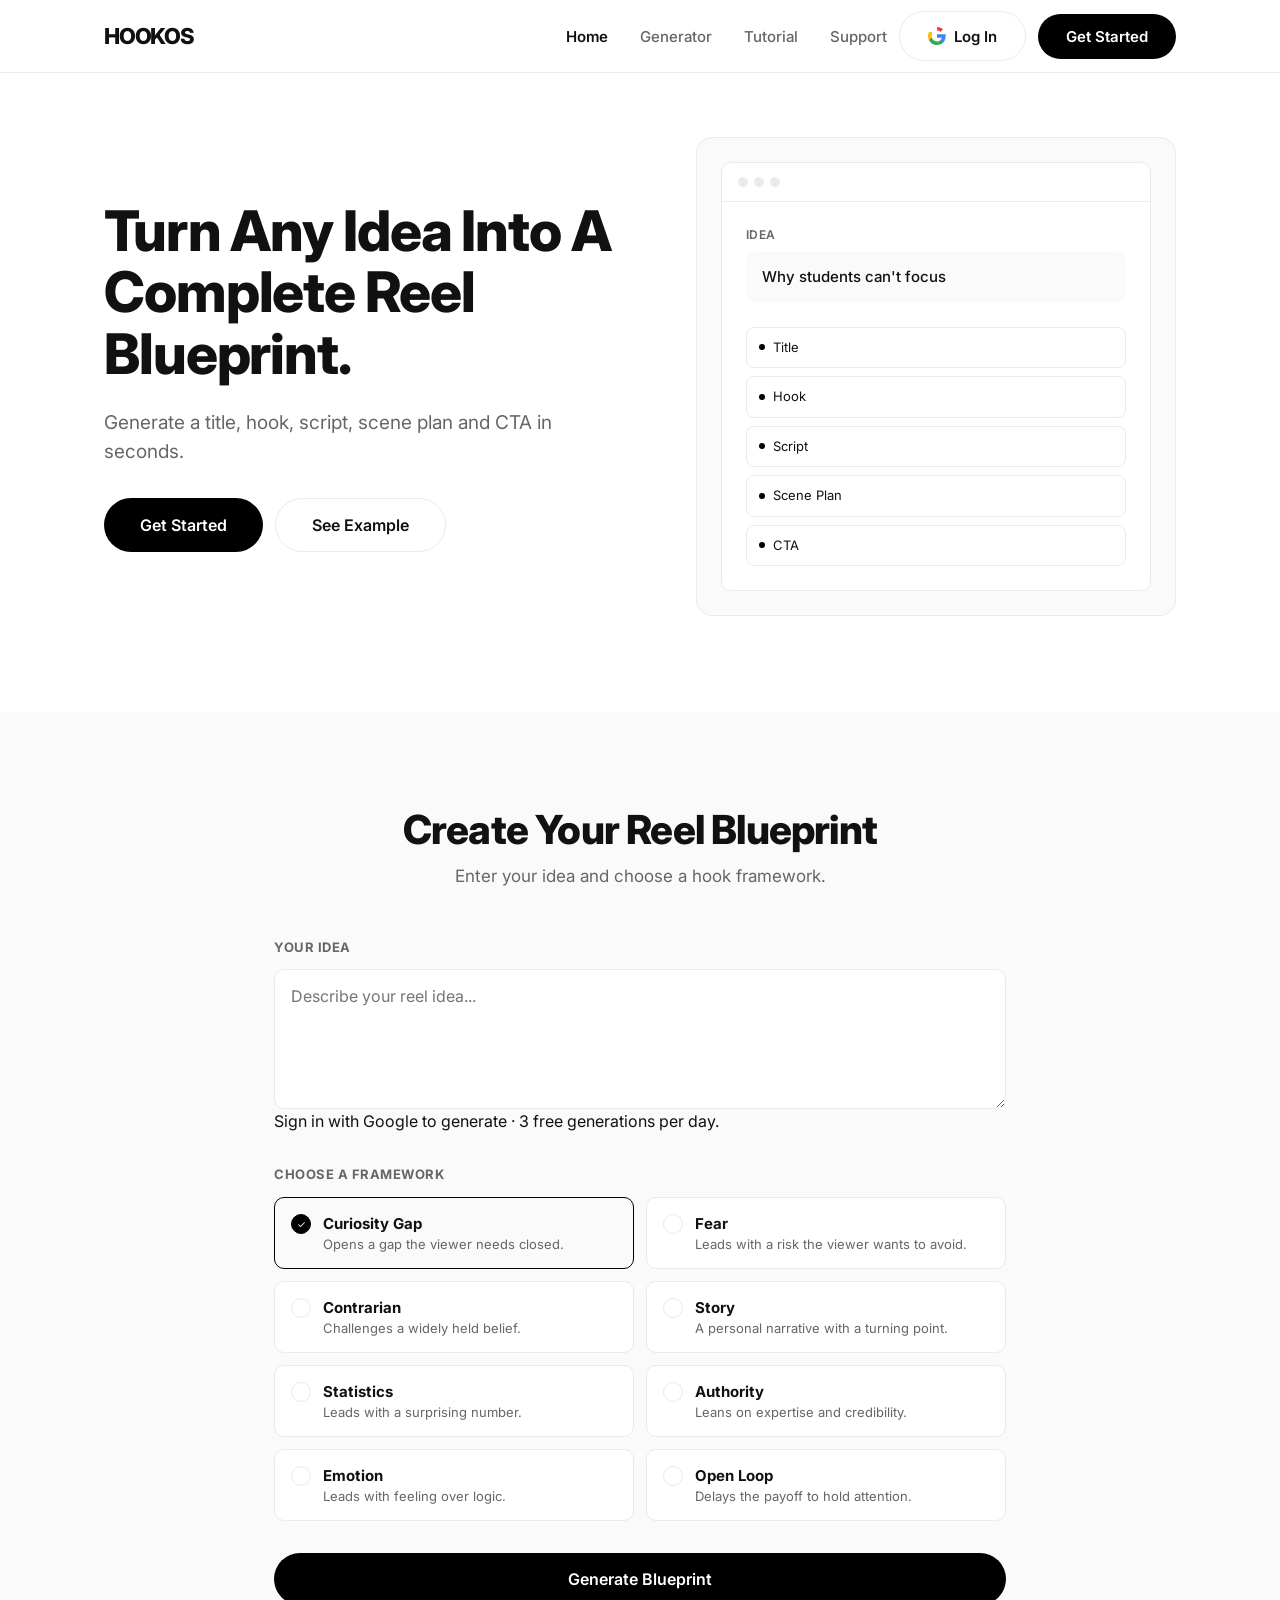
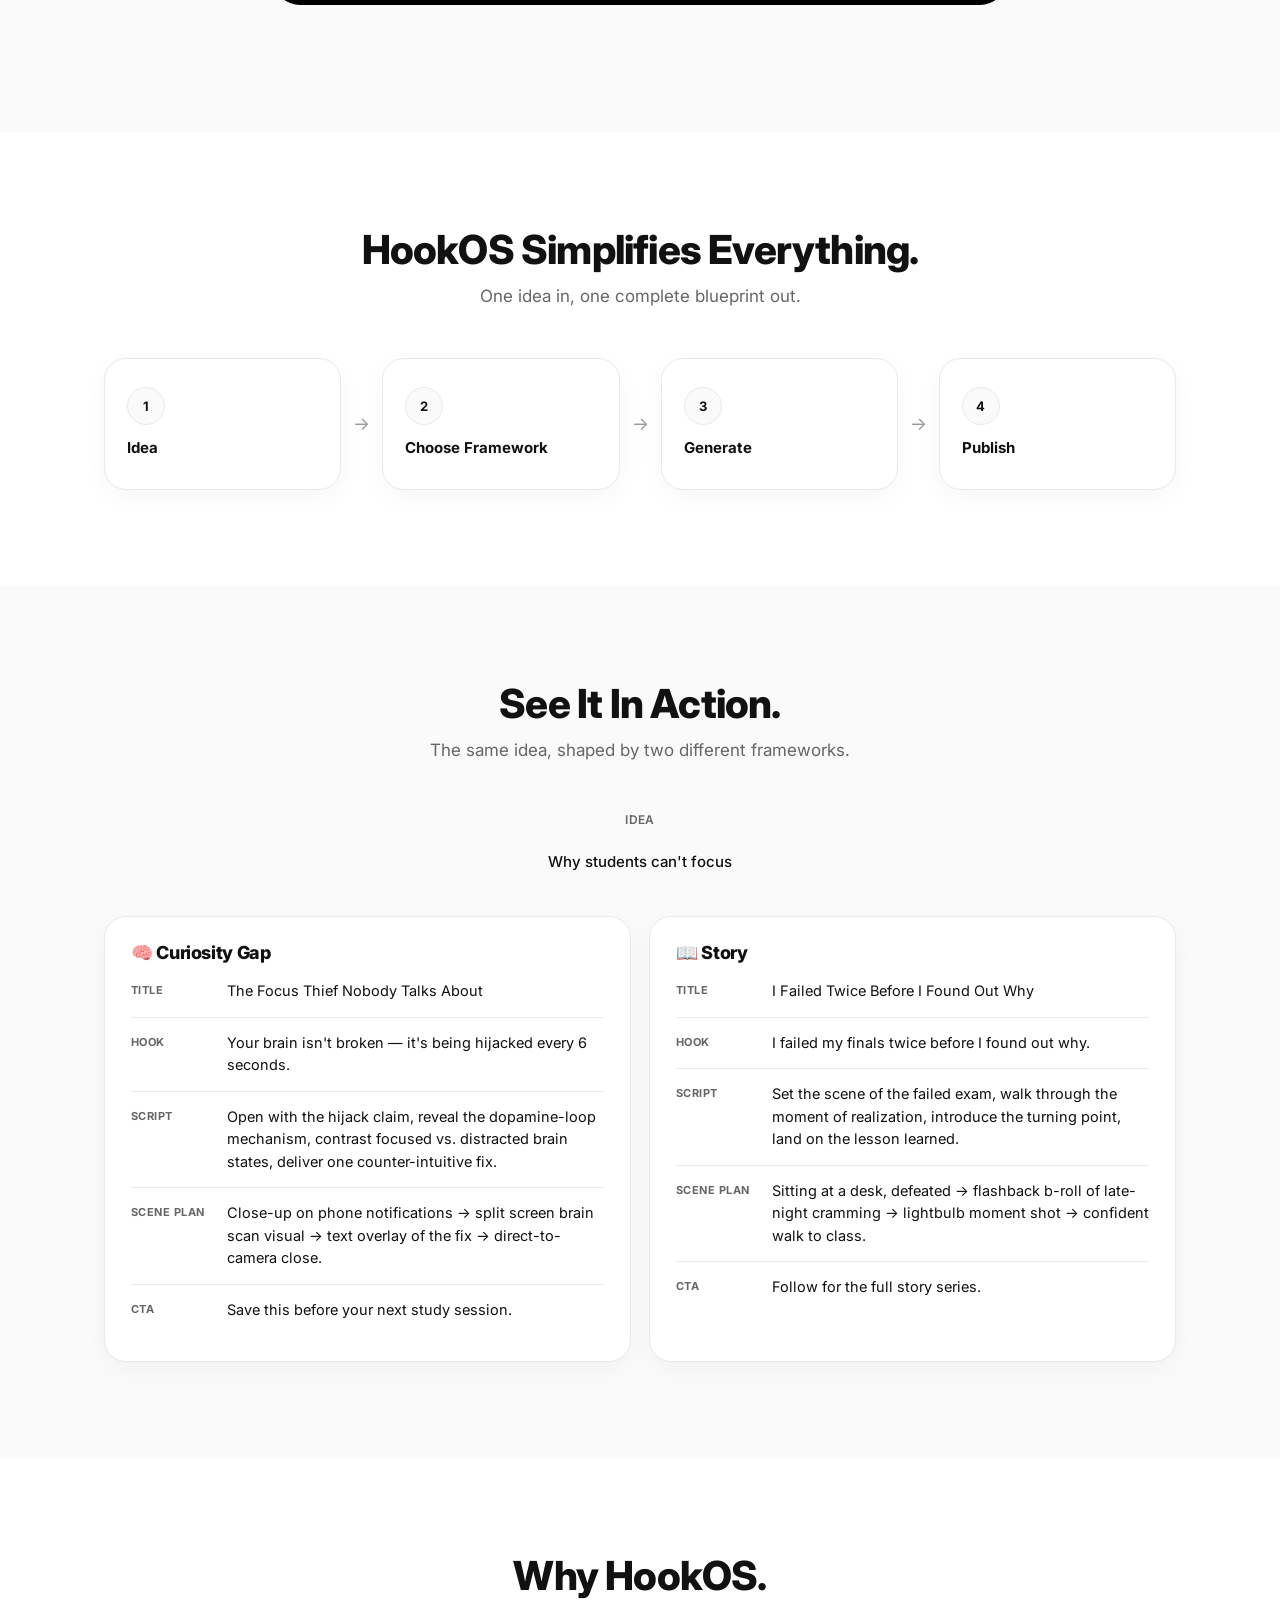
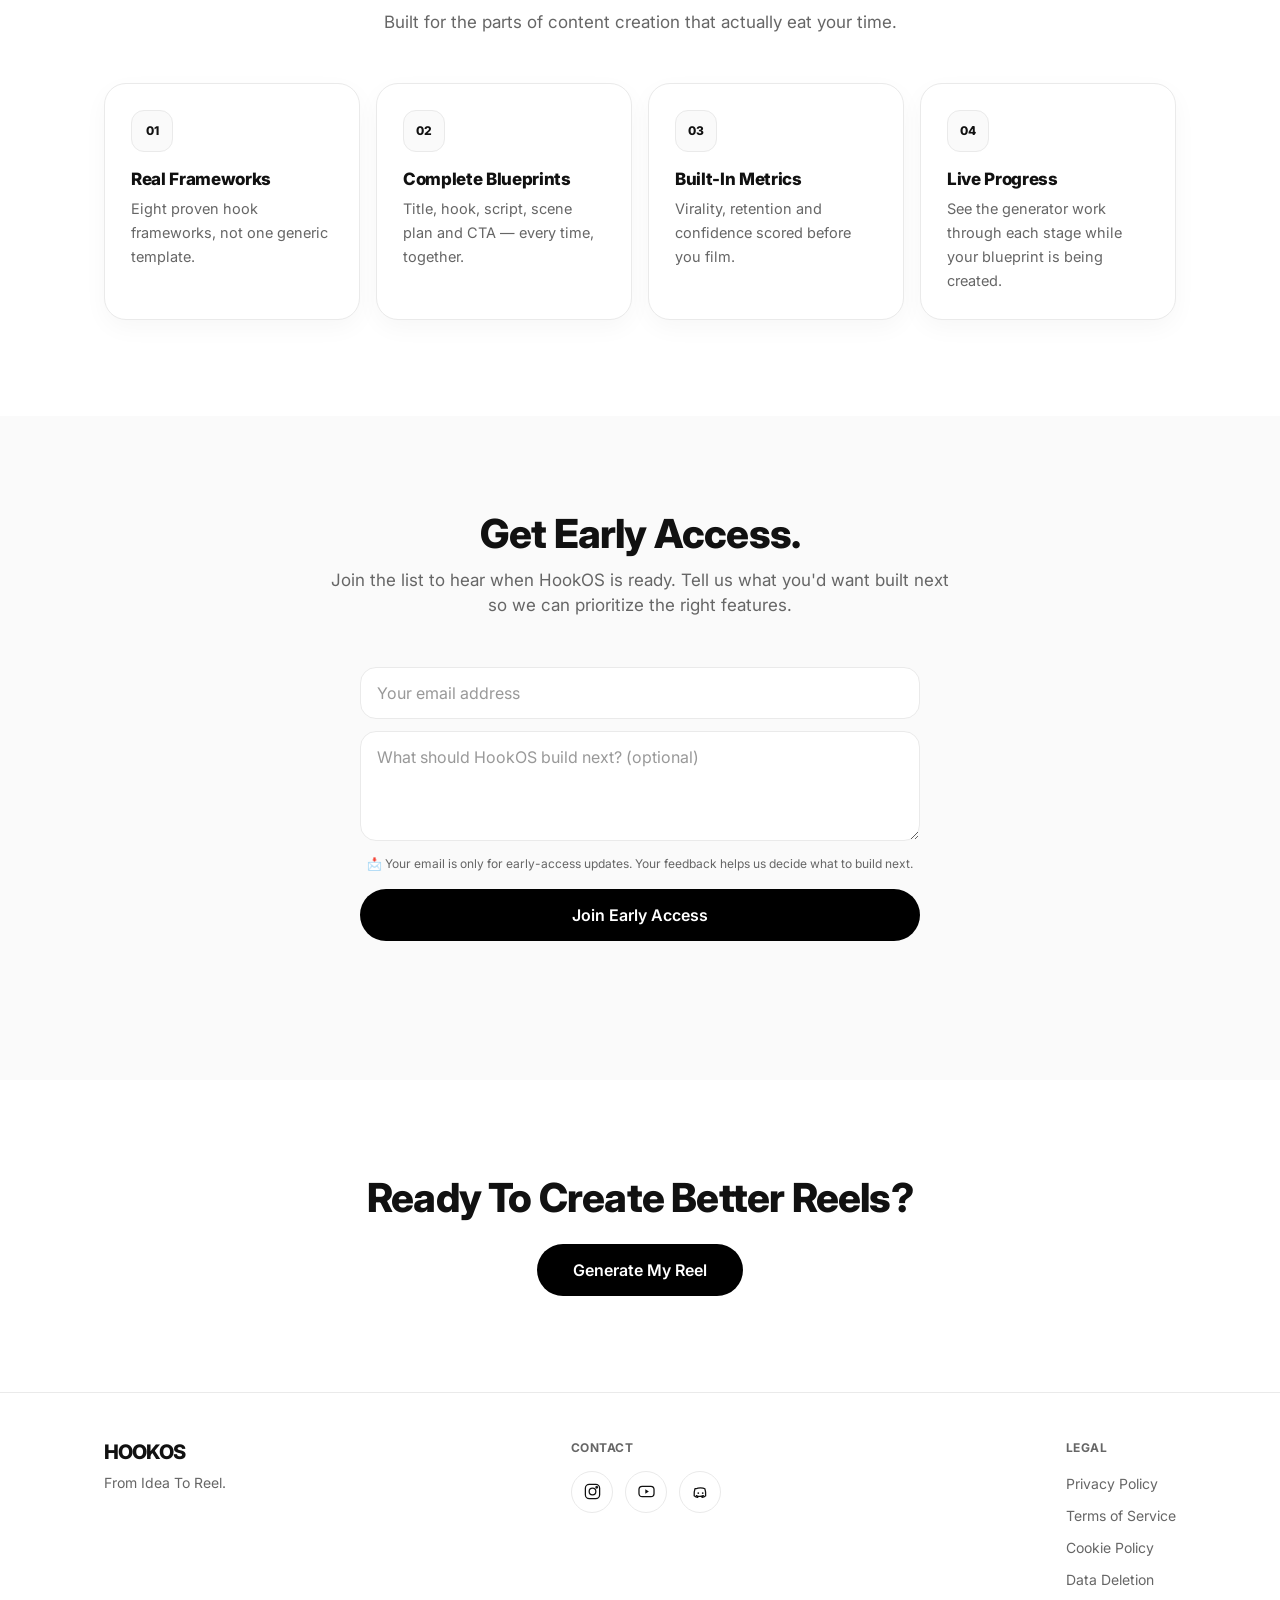
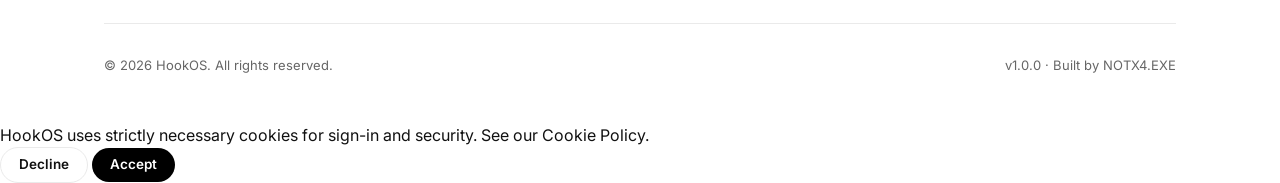
==== commit 0ebcb8db: "Require authenticated generation and add daily quota UI" ====
--- a/index.html
+++ b/index.html
@@ -101,6 +101,6 @@
 </main>
 
 <div id="footer-root"></div>
-<script src="config.js"></script><script src="partials.js"></script><script src="auth.js"></script><script src="cookie-consent.js"></script><script src="script.js"></script>
+<script src="config.js"></script><script src="quota-ui.js"></script><script src="partials.js"></script><script src="auth.js"></script><script src="account-ui.js"></script><script src="cookie-consent.js"></script><script src="script.js"></script>
 </body>
 </html>
--- a/fixes.css
+++ b/fixes.css
@@ -1,254 +1,64 @@
 /* HOOKOS visual fixes */
 
-.logo-wordmark {
-  display: inline-flex;
-  align-items: center;
-  font-size: 22px;
-  font-weight: 800;
-  letter-spacing: -0.055em;
-  line-height: 1;
-  color: var(--text-primary);
-  white-space: nowrap;
-}
+.logo-wordmark { display:inline-flex; align-items:center; font-size:22px; font-weight:800; letter-spacing:-.055em; line-height:1; color:var(--text-primary); white-space:nowrap; }
+.footer-wordmark { font-size:20px; margin-bottom:10px; }
 
-.footer-wordmark { font-size: 20px; margin-bottom: 10px; }
+.loading-panel { position:relative; overflow:hidden; width:100%; border:1px solid var(--border); border-radius:24px; background:var(--bg); padding:32px 24px; margin-top:28px; text-align:center; }
+.loading-panel.is-active { box-shadow:0 18px 50px rgba(0,0,0,.06); }
+.loading-orb { width:54px; height:54px; margin:0 auto 18px; border-radius:50%; background:linear-gradient(135deg,#f0f0f0,#d9d9d9,#f7f7f7); animation:hookos-orb 1.8s ease-in-out infinite; }
+.loading-status { min-height:25px; font-size:clamp(16px,2vw,18px); font-weight:700; letter-spacing:-.02em; line-height:1.3; overflow-wrap:anywhere; }
+.loading-steps { display:grid; grid-template-columns:repeat(4,minmax(0,1fr)); gap:10px; width:100%; margin:26px 0 22px; text-align:left; }
+.loading-steps .loading-step { display:flex; align-items:center; gap:8px; width:auto; height:auto; min-width:0; min-height:44px; padding:10px 11px; border:1px solid var(--border); border-radius:14px; background:var(--surface); color:#999; font-size:11px; line-height:1.3; overflow-wrap:anywhere; transition:color .25s ease,border-color .25s ease,background-color .25s ease,transform .25s ease; }
+.loading-step span:last-child { min-width:0; overflow-wrap:anywhere; }
+.loading-step.is-active { color:var(--text-primary); font-weight:700; border-color:var(--text-primary); background:var(--bg); transform:translateY(-1px); }
+.loading-step.is-done { color:var(--text-primary); font-weight:700; border-color:var(--text-primary); background:var(--bg); }
+.loading-step-dot { width:8px; height:8px; flex:0 0 8px; border-radius:50%; background:#ddd; }
+.loading-step.is-active .loading-step-dot { background:#111; box-shadow:0 0 0 4px #eee; }
+.loading-step.is-done .loading-step-dot { background:#111; }
+.loading-track { position:relative; width:100%; height:6px; overflow:hidden; border-radius:999px; background:#ededed; }
+.loading-bar { position:absolute; top:0; left:0; width:42%; height:100%; border-radius:inherit; background:#111; transform:translateX(-110%); animation:hookos-loading-sweep 1.35s ease-in-out infinite; }
+.loading-panel.is-complete .loading-bar { transform:translateX(0); animation:none; }
+.loading-panel.is-complete .loading-orb { animation:none; background:#111; }
+@keyframes hookos-loading-sweep { 0%{transform:translateX(-110%)}55%{transform:translateX(90%)}100%{transform:translateX(230%)} }
+@keyframes hookos-orb { 0%,100%{transform:scale(.94);opacity:.72}50%{transform:scale(1.04);opacity:1} }
 
-/* ---------------------------------------------------------------------- */
-/* Loading — readable, structured and responsive                          */
-/* ---------------------------------------------------------------------- */
-.loading-panel {
-  position: relative;
-  overflow: hidden;
-  width: 100%;
-  border: 1px solid var(--border);
-  border-radius: 24px;
-  background: var(--bg);
-  padding: 32px 24px;
-  margin-top: 28px;
-  text-align: center;
-}
+.process { display:flex; align-items:stretch; justify-content:center; gap:12px; }
+.process-step { flex:1 1 0; min-width:0; display:flex; flex-direction:column; align-items:flex-start; justify-content:center; gap:12px; min-height:132px; padding:22px; border:1px solid var(--border); border-radius:22px; background:var(--bg); box-shadow:0 8px 24px rgba(0,0,0,.035); transition:transform .25s var(--ease),border-color .25s var(--ease),box-shadow .25s var(--ease); }
+.process-step:hover { transform:translateY(-2px); border-color:#d5d5d5; box-shadow:0 14px 34px rgba(0,0,0,.06); }
+.process-step .num { width:38px; height:38px; border-radius:50%; border:1px solid var(--border); display:flex; align-items:center; justify-content:center; background:var(--surface); font-size:13px; font-weight:700; }
+.process-step .label { font-size:15px; font-weight:700; }
+.process-arrow { align-self:center; color:#999; font-size:18px; flex:0 0 auto; }
 
-.loading-panel.is-active { box-shadow: 0 18px 50px rgba(0, 0, 0, 0.06); }
+.grid-4 { display:grid; grid-template-columns:repeat(4,minmax(0,1fr)); gap:16px; }
+.grid-3 { display:grid; grid-template-columns:repeat(3,minmax(0,1fr)); gap:16px; }
+.grid-2 { display:grid; grid-template-columns:repeat(2,minmax(0,1fr)); gap:18px; }
+.card,.output-card { min-width:0; background:var(--bg); border:1px solid var(--border); border-radius:22px; padding:26px; box-shadow:0 8px 24px rgba(0,0,0,.035); transition:transform .25s var(--ease),border-color .25s var(--ease),box-shadow .25s var(--ease); }
+.card:hover,.output-card:hover { transform:translateY(-2px); border-color:#d5d5d5; box-shadow:0 14px 34px rgba(0,0,0,.06); }
+.card-icon { width:42px; height:42px; margin-bottom:18px; border-radius:13px; background:var(--surface); border:1px solid var(--border); display:flex; align-items:center; justify-content:center; font-size:12px; font-weight:800; }
+.card h3 { font-size:17px; margin-bottom:8px; }
+.card p { font-size:14.5px; color:var(--text-secondary); line-height:1.65; }
+.example-input { text-align:center; margin-bottom:28px; }
+.example-input .mockup-input { display:inline-block; margin:0 auto; }
+.output-card h3 { font-size:18px; margin-bottom:8px; display:flex; align-items:center; gap:8px; }
+.output-line { display:flex; gap:14px; padding:14px 0; border-top:1px solid var(--border); font-size:14.5px; line-height:1.55; }
+.output-line:first-of-type { border-top:none; padding-top:10px; }
+.output-line strong { flex:0 0 82px; font-weight:700; color:var(--text-secondary); font-size:11px; text-transform:uppercase; letter-spacing:.04em; padding-top:2px; }
 
-.loading-orb {
-  width: 54px;
-  height: 54px;
-  margin: 0 auto 18px;
-  border-radius: 50%;
-  background: linear-gradient(135deg, #f0f0f0, #d9d9d9, #f7f7f7);
-  animation: hookos-orb 1.8s ease-in-out infinite;
-}
+.early-access-shell { width:min(100%,560px); margin:0 auto; }
+#early-access-form { display:grid; gap:12px; }
+#early-access-form input,#early-access-form textarea { width:100%; border:1px solid var(--border); border-radius:16px; background:var(--bg); padding:15px 16px; outline:none; transition:border-color .2s var(--ease),box-shadow .2s var(--ease); }
+#early-access-form input { min-height:52px; }
+#early-access-form textarea { min-height:110px; resize:vertical; }
+#early-access-form input:focus,#early-access-form textarea:focus { border-color:#999; box-shadow:0 0 0 3px rgba(0,0,0,.05); }
+#early-access-form input::placeholder,#early-access-form textarea::placeholder { color:#999; }
+.early-access-note { margin:2px 2px 4px; color:var(--text-secondary); font-size:12px; line-height:1.5; text-align:center; }
 
-.loading-status {
-  min-height: 25px;
-  font-size: clamp(16px, 2vw, 18px);
-  font-weight: 700;
-  letter-spacing: -0.02em;
-  line-height: 1.3;
-  overflow-wrap: anywhere;
-}
+.final-cta { text-align:center; }
+.final-cta h2 { margin-bottom:24px; }
 
-.loading-steps {
-  display: grid;
-  grid-template-columns: repeat(4, minmax(0, 1fr));
-  gap: 10px;
-  width: 100%;
-  margin: 26px 0 22px;
-  text-align: left;
-}
-
-/* Critical override: styles.css originally gives every LI width/height 7px.
-   The generated steps contain text, so they must be normal-sized grid items. */
-.loading-steps .loading-step {
-  display: flex;
-  align-items: center;
-  gap: 8px;
-  width: auto;
-  height: auto;
-  min-width: 0;
-  min-height: 44px;
-  padding: 10px 11px;
-  border: 1px solid var(--border);
-  border-radius: 14px;
-  background: var(--surface);
-  color: #999;
-  font-size: 11px;
-  line-height: 1.3;
-  overflow-wrap: anywhere;
-  transition: color .25s ease, border-color .25s ease, background-color .25s ease, transform .25s ease;
-}
-
-.loading-step span:last-child { min-width: 0; overflow-wrap: anywhere; }
-.loading-step.is-active { color: var(--text-primary); font-weight: 700; border-color: var(--text-primary); background: var(--bg); transform: translateY(-1px); }
-.loading-step.is-done { color: var(--text-primary); font-weight: 700; border-color: var(--text-primary); background: var(--bg); }
-
-.loading-step-dot {
-  width: 8px;
-  height: 8px;
-  flex: 0 0 8px;
-  border-radius: 50%;
-  background: #ddd;
-}
-.loading-step.is-active .loading-step-dot { background: #111; box-shadow: 0 0 0 4px #eee; }
-.loading-step.is-done .loading-step-dot { background: #111; }
-
-.loading-track { position: relative; width: 100%; height: 6px; overflow: hidden; border-radius: 999px; background: #ededed; }
-.loading-bar { position: absolute; top: 0; left: 0; width: 42%; height: 100%; border-radius: inherit; background: #111; transform: translateX(-110%); animation: hookos-loading-sweep 1.35s ease-in-out infinite; }
-.loading-panel.is-complete .loading-bar { transform: translateX(0); animation: none; }
-.loading-panel.is-complete .loading-orb { animation: none; background: #111; }
-
-@keyframes hookos-loading-sweep { 0% { transform: translateX(-110%); } 55% { transform: translateX(90%); } 100% { transform: translateX(230%); } }
-@keyframes hookos-orb { 0%,100% { transform: scale(.94); opacity:.72; } 50% { transform: scale(1.04); opacity:1; } }
-
-@media (max-width: 640px) {
-  .loading-panel { padding: 26px 16px 20px; border-radius: 20px; }
-  .loading-steps { grid-template-columns: repeat(2, minmax(0, 1fr)); gap: 8px; margin-top: 20px; }
-  .loading-steps .loading-step { min-height: 50px; padding: 9px 8px; font-size: 10.5px; }
-}
-
-@media (max-width: 360px) {
-  .loading-panel { padding-inline: 12px; }
-  .loading-steps { gap: 6px; }
-  .loading-steps .loading-step { padding-inline: 6px; font-size: 10px; }
-}
-
-/* ---------------------------------------------------------------------- */
-/* Premium outline cards — homepage sections                              */
-/* ---------------------------------------------------------------------- */
-
-.process {
-  display: flex;
-  align-items: stretch;
-  justify-content: center;
-  gap: 12px;
-}
-
-.process-step {
-  flex: 1 1 0;
-  min-width: 0;
-  display: flex;
-  flex-direction: column;
-  align-items: flex-start;
-  justify-content: center;
-  gap: 12px;
-  min-height: 132px;
-  padding: 22px;
-  border: 1px solid var(--border);
-  border-radius: 22px;
-  background: var(--bg);
-  box-shadow: 0 8px 24px rgba(0,0,0,.035);
-  transition: transform .25s var(--ease), border-color .25s var(--ease), box-shadow .25s var(--ease);
-}
-
-.process-step:hover { transform: translateY(-2px); border-color: #D5D5D5; box-shadow: 0 14px 34px rgba(0,0,0,.06); }
-
-.process-step .num {
-  width: 38px;
-  height: 38px;
-  border-radius: 50%;
-  border: 1px solid var(--border);
-  display: flex;
-  align-items: center;
-  justify-content: center;
-  background: var(--surface);
-  font-size: 13px;
-  font-weight: 700;
-}
-
-.process-step .label { font-size: 15px; font-weight: 700; }
-.process-arrow { align-self: center; color: #999; font-size: 18px; flex: 0 0 auto; }
-
-.grid-4 { display: grid; grid-template-columns: repeat(4, minmax(0, 1fr)); gap: 16px; }
-.grid-3 { display: grid; grid-template-columns: repeat(3, minmax(0, 1fr)); gap: 16px; }
-.grid-2 { display: grid; grid-template-columns: repeat(2, minmax(0, 1fr)); gap: 18px; }
-
-.card,
-.output-card {
-  min-width: 0;
-  background: var(--bg);
-  border: 1px solid var(--border);
-  border-radius: 22px;
-  padding: 26px;
-  box-shadow: 0 8px 24px rgba(0,0,0,.035);
-  transition: transform .25s var(--ease), border-color .25s var(--ease), box-shadow .25s var(--ease);
-}
-
-.card:hover,
-.output-card:hover { transform: translateY(-2px); border-color: #D5D5D5; box-shadow: 0 14px 34px rgba(0,0,0,.06); }
-
-.card-icon {
-  width: 42px;
-  height: 42px;
-  margin-bottom: 18px;
-  border-radius: 13px;
-  background: var(--surface);
-  border: 1px solid var(--border);
-  display: flex;
-  align-items: center;
-  justify-content: center;
-  font-size: 12px;
-  font-weight: 800;
-}
-
-.card h3 { font-size: 17px; margin-bottom: 8px; }
-.card p { font-size: 14.5px; color: var(--text-secondary); line-height: 1.65; }
-
-.example-input { text-align: center; margin-bottom: 28px; }
-.example-input .mockup-input { display: inline-block; margin: 0 auto; }
-
-.output-card h3 { font-size: 18px; margin-bottom: 8px; display: flex; align-items: center; gap: 8px; }
-.output-line { display: flex; gap: 14px; padding: 14px 0; border-top: 1px solid var(--border); font-size: 14.5px; line-height: 1.55; }
-.output-line:first-of-type { border-top: none; padding-top: 10px; }
-.output-line strong { flex: 0 0 82px; font-weight: 700; color: var(--text-secondary); font-size: 11px; text-transform: uppercase; letter-spacing: .04em; padding-top: 2px; }
-
-.early-access-shell {
-  width: min(100%, 560px);
-  margin: 0 auto;
-}
-
-#early-access-form { display: grid; gap: 12px; }
-#early-access-form input,
-#early-access-form textarea {
-  width: 100%;
-  border: 1px solid var(--border);
-  border-radius: 16px;
-  background: var(--bg);
-  padding: 15px 16px;
-  outline: none;
-  transition: border-color .2s var(--ease), box-shadow .2s var(--ease);
-}
-#early-access-form input { min-height: 52px; }
-#early-access-form textarea { min-height: 110px; resize: vertical; }
-#early-access-form input:focus,
-#early-access-form textarea:focus { border-color: #999; box-shadow: 0 0 0 3px rgba(0,0,0,.05); }
-#early-access-form input::placeholder,
-#early-access-form textarea::placeholder { color: #999; }
-
-.final-cta { text-align: center; }
-.final-cta h2 { margin-bottom: 24px; }
-
-@media (max-width: 900px) {
-  .grid-4 { grid-template-columns: repeat(2, minmax(0,1fr)); }
-  .grid-3 { grid-template-columns: 1fr; }
-}
-
-@media (max-width: 700px) {
-  .process { display: grid; grid-template-columns: repeat(2, minmax(0,1fr)); gap: 10px; }
-  .process-arrow { display: none; }
-  .process-step { min-height: 112px; padding: 18px; border-radius: 18px; }
-  .process-step .label { font-size: 14px; }
-}
-
-@media (max-width: 560px) {
-  .grid-4,
-  .grid-2 { grid-template-columns: 1fr; }
-  .card,
-  .output-card { padding: 20px; border-radius: 19px; }
-  .output-line { flex-direction: column; gap: 4px; }
-  .output-line strong { flex-basis: auto; }
-}
-
-@media (prefers-reduced-motion: reduce) {
-  .loading-orb,
-  .loading-bar { animation: none !important; }
-}
+@media (max-width:900px){ .grid-4{grid-template-columns:repeat(2,minmax(0,1fr))}.grid-3{grid-template-columns:1fr} }
+@media (max-width:700px){ .process{display:grid;grid-template-columns:repeat(2,minmax(0,1fr));gap:10px}.process-arrow{display:none}.process-step{min-height:112px;padding:18px;border-radius:18px}.process-step .label{font-size:14px} }
+@media (max-width:640px){ .loading-panel{padding:26px 16px 20px;border-radius:20px}.loading-steps{grid-template-columns:repeat(2,minmax(0,1fr));gap:8px;margin-top:20px}.loading-steps .loading-step{min-height:50px;padding:9px 8px;font-size:10.5px} }
+@media (max-width:560px){ .grid-4,.grid-2{grid-template-columns:1fr}.card,.output-card{padding:20px;border-radius:19px}.output-line{flex-direction:column;gap:4px}.output-line strong{flex-basis:auto} }
+@media (max-width:360px){ .loading-panel{padding-inline:12px}.loading-steps{gap:6px}.loading-steps .loading-step{padding-inline:6px;font-size:10px} }
+@media (prefers-reduced-motion:reduce){ .loading-orb,.loading-bar{animation:none!important} }
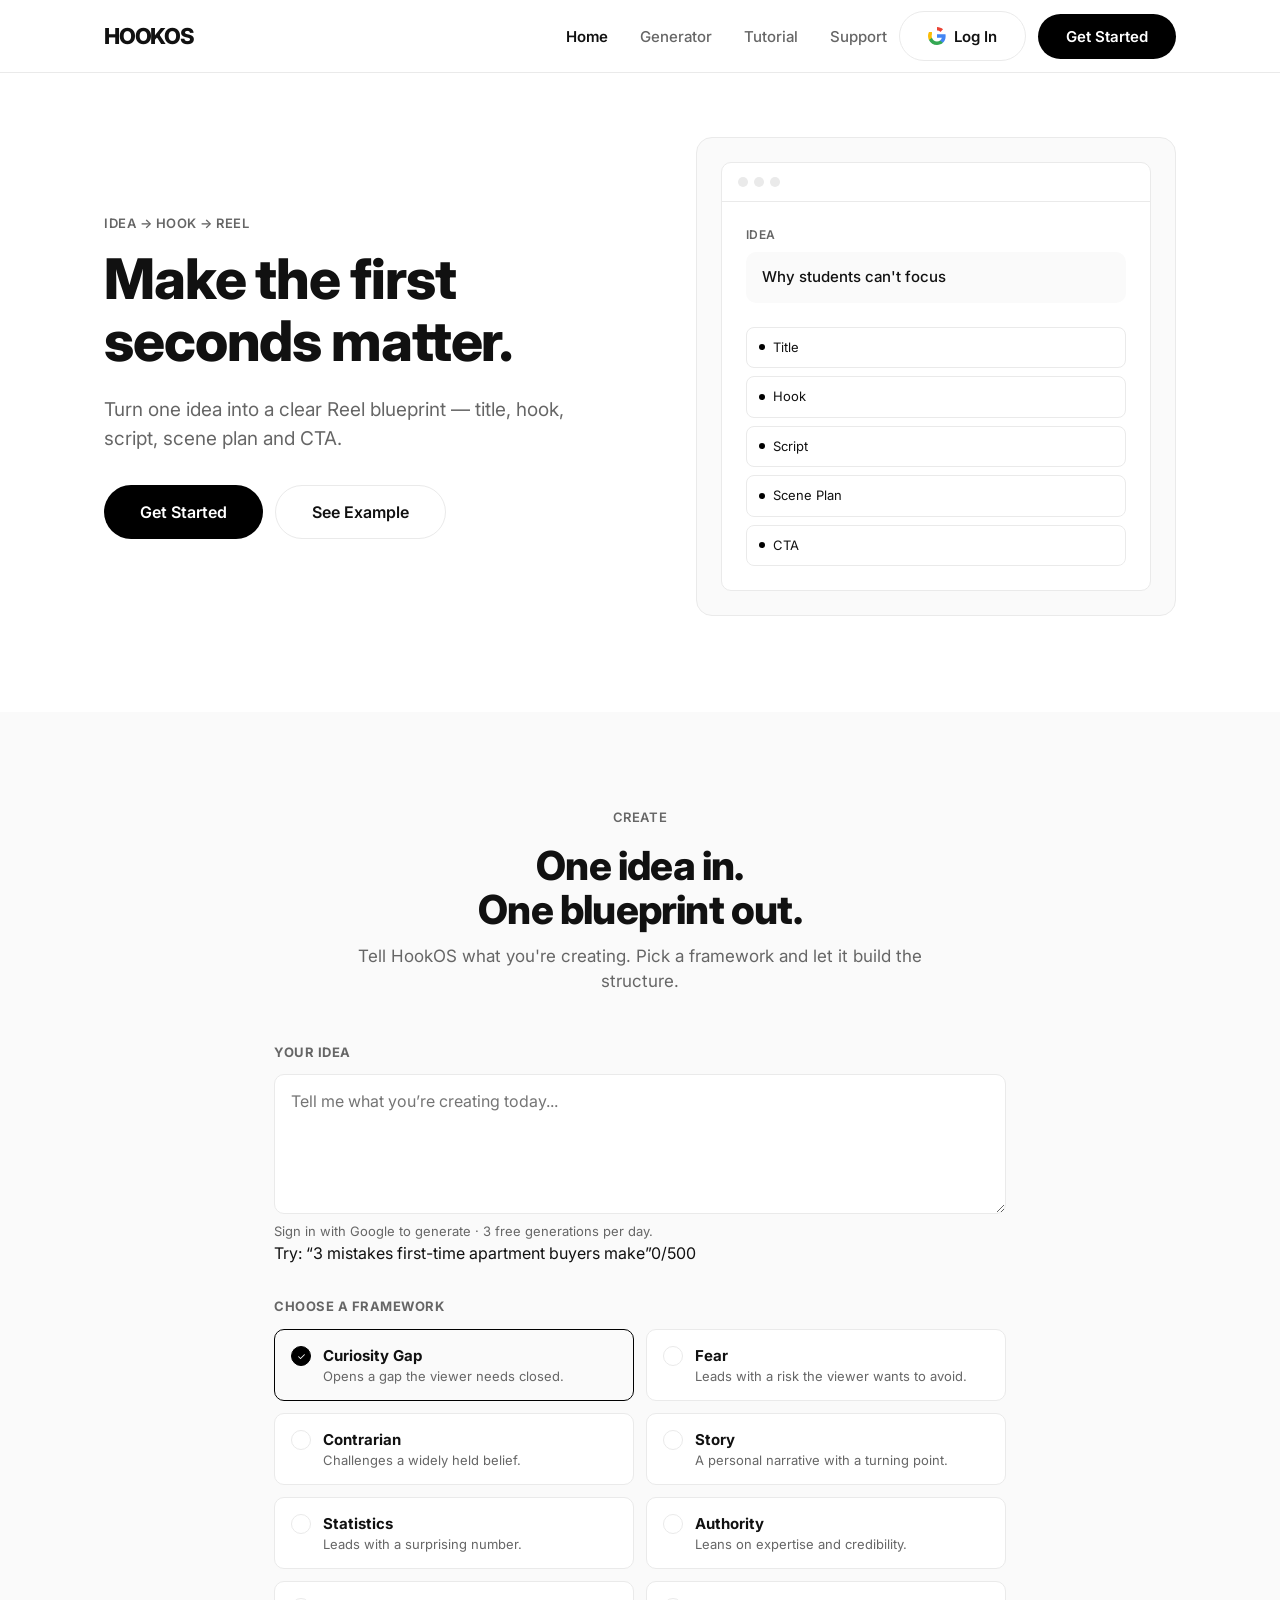
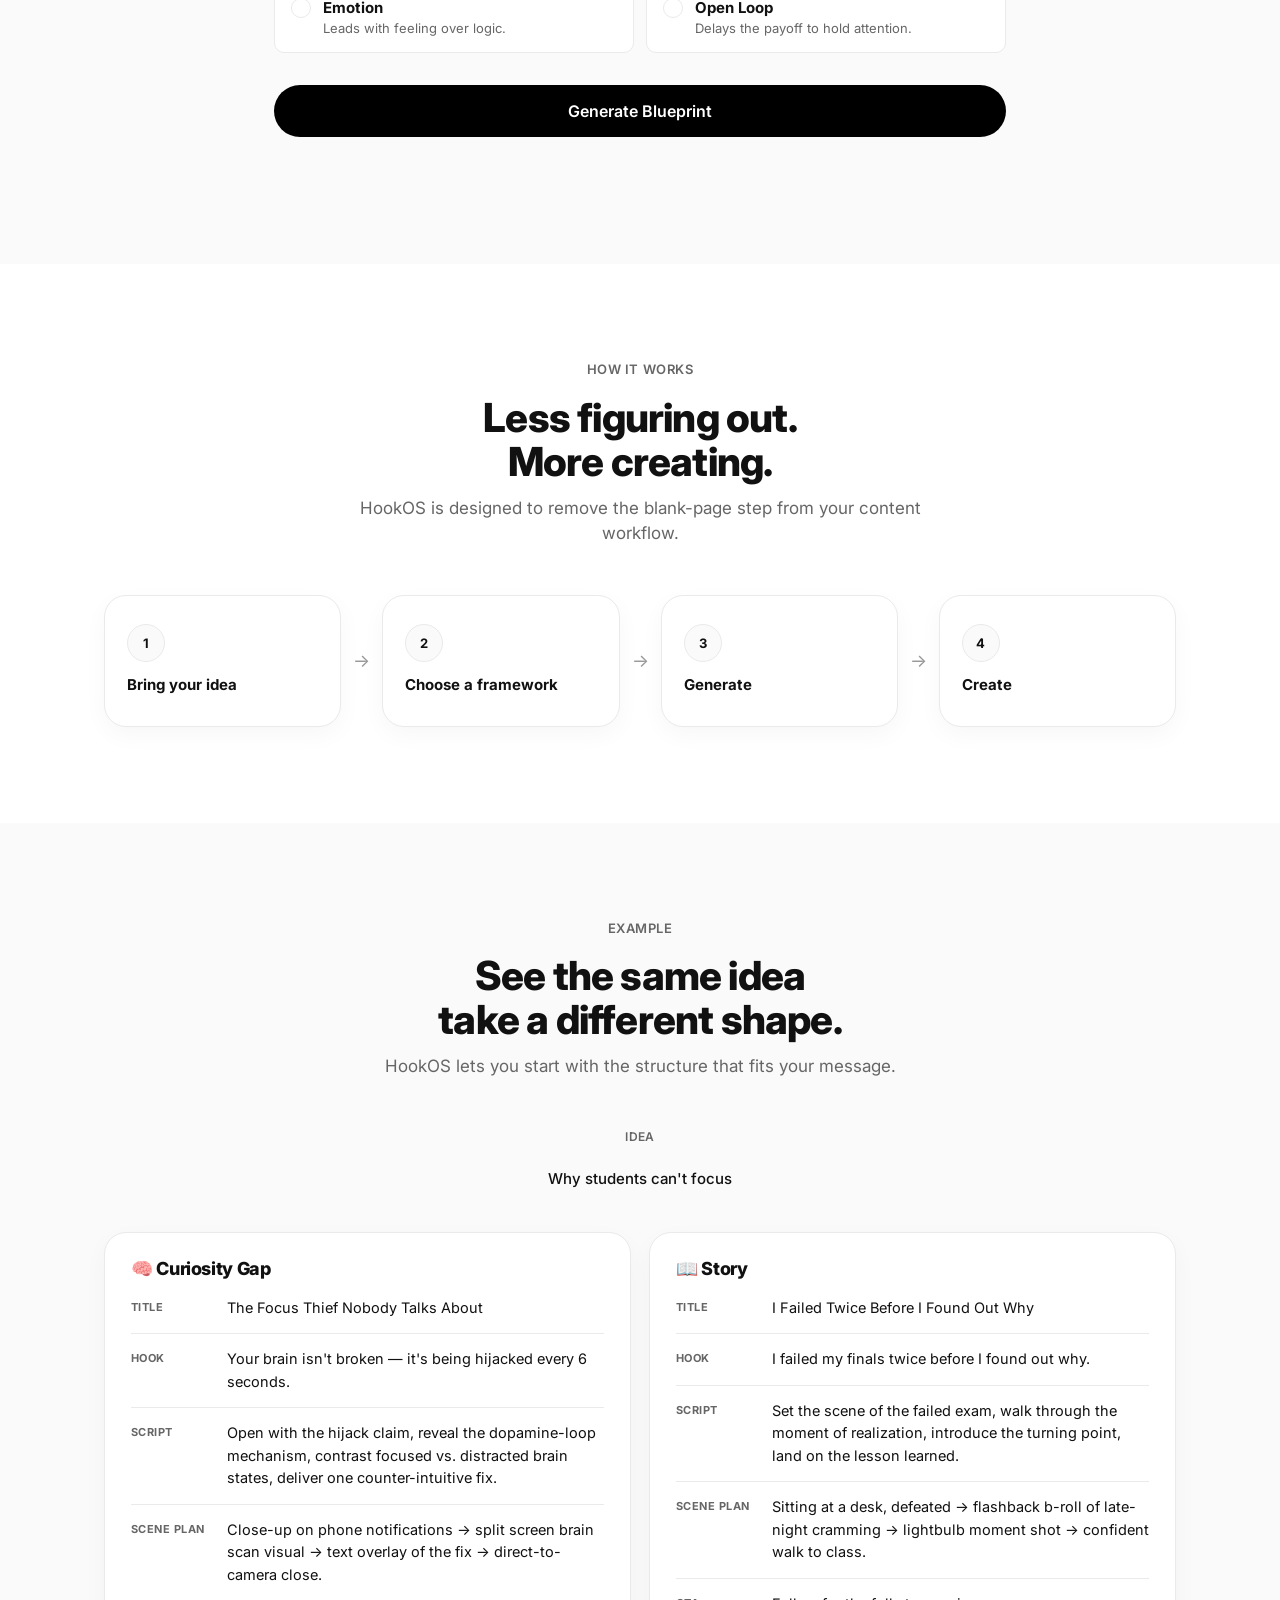
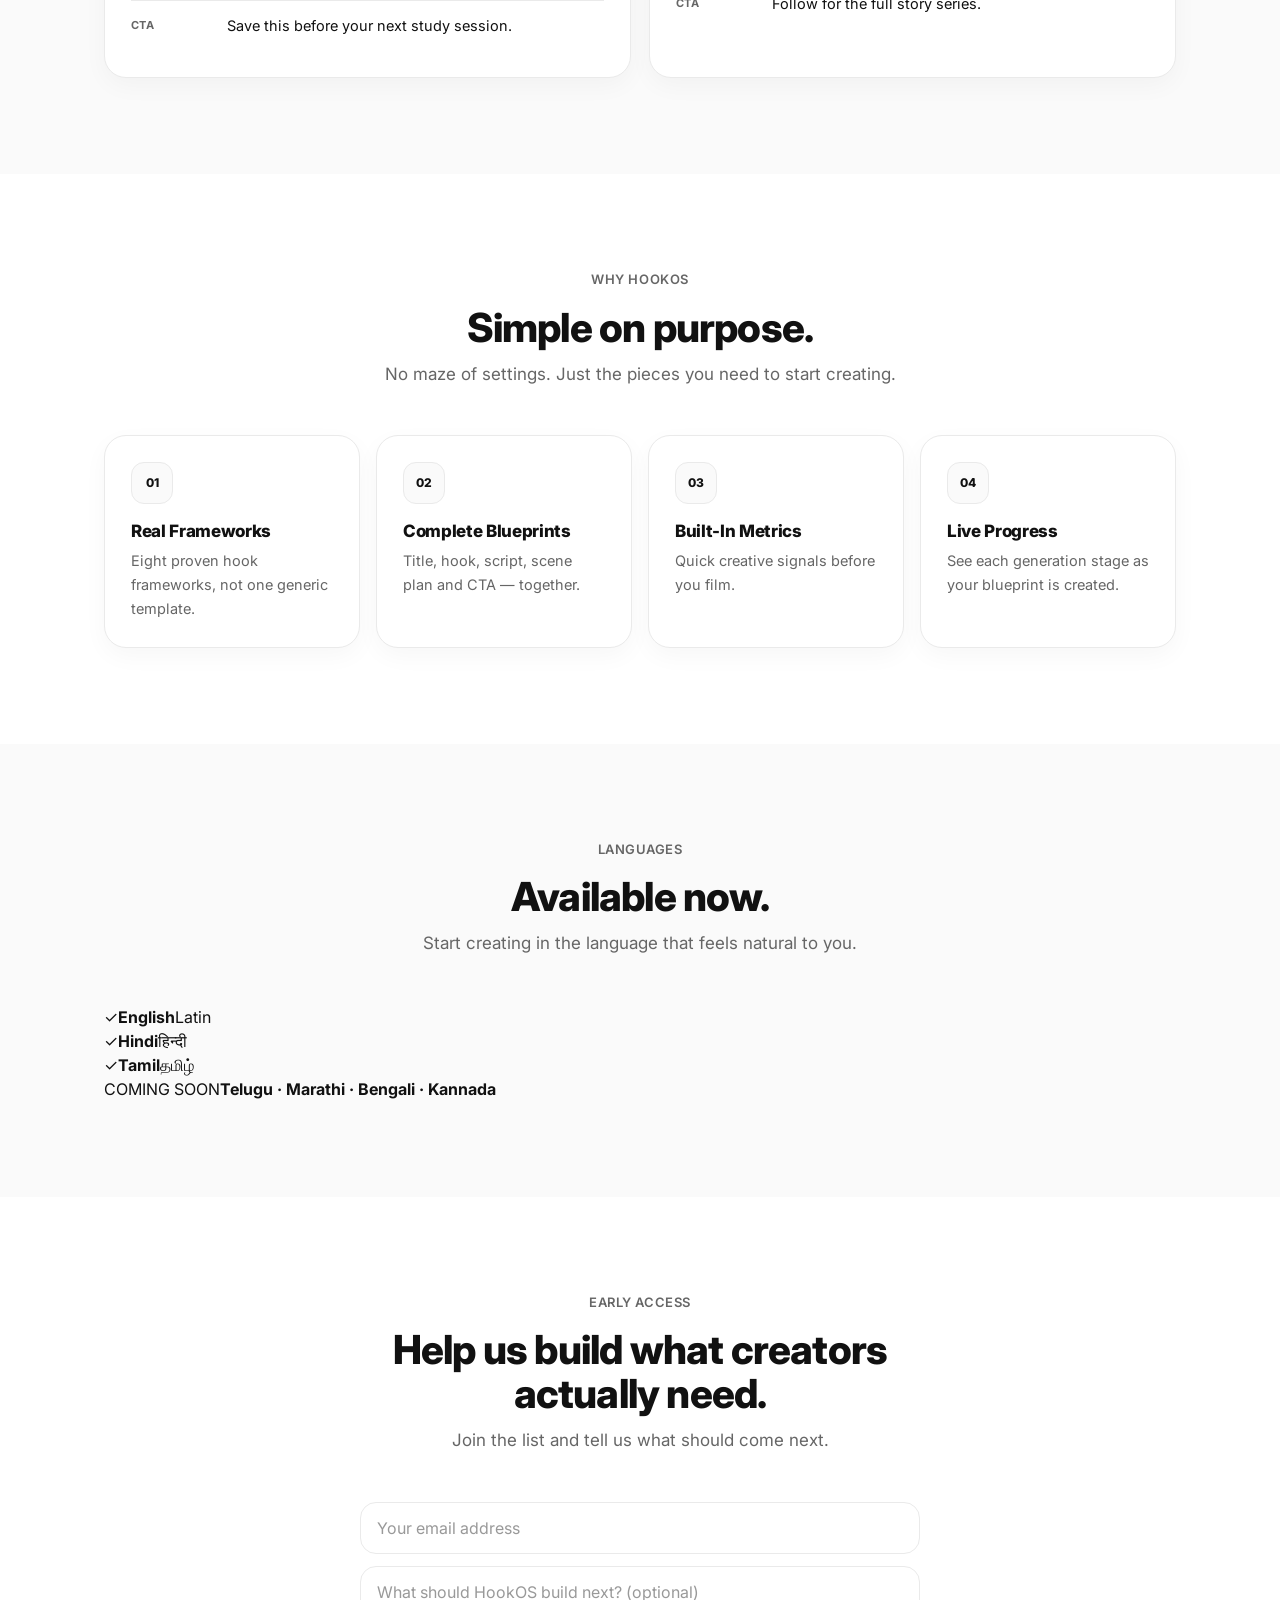
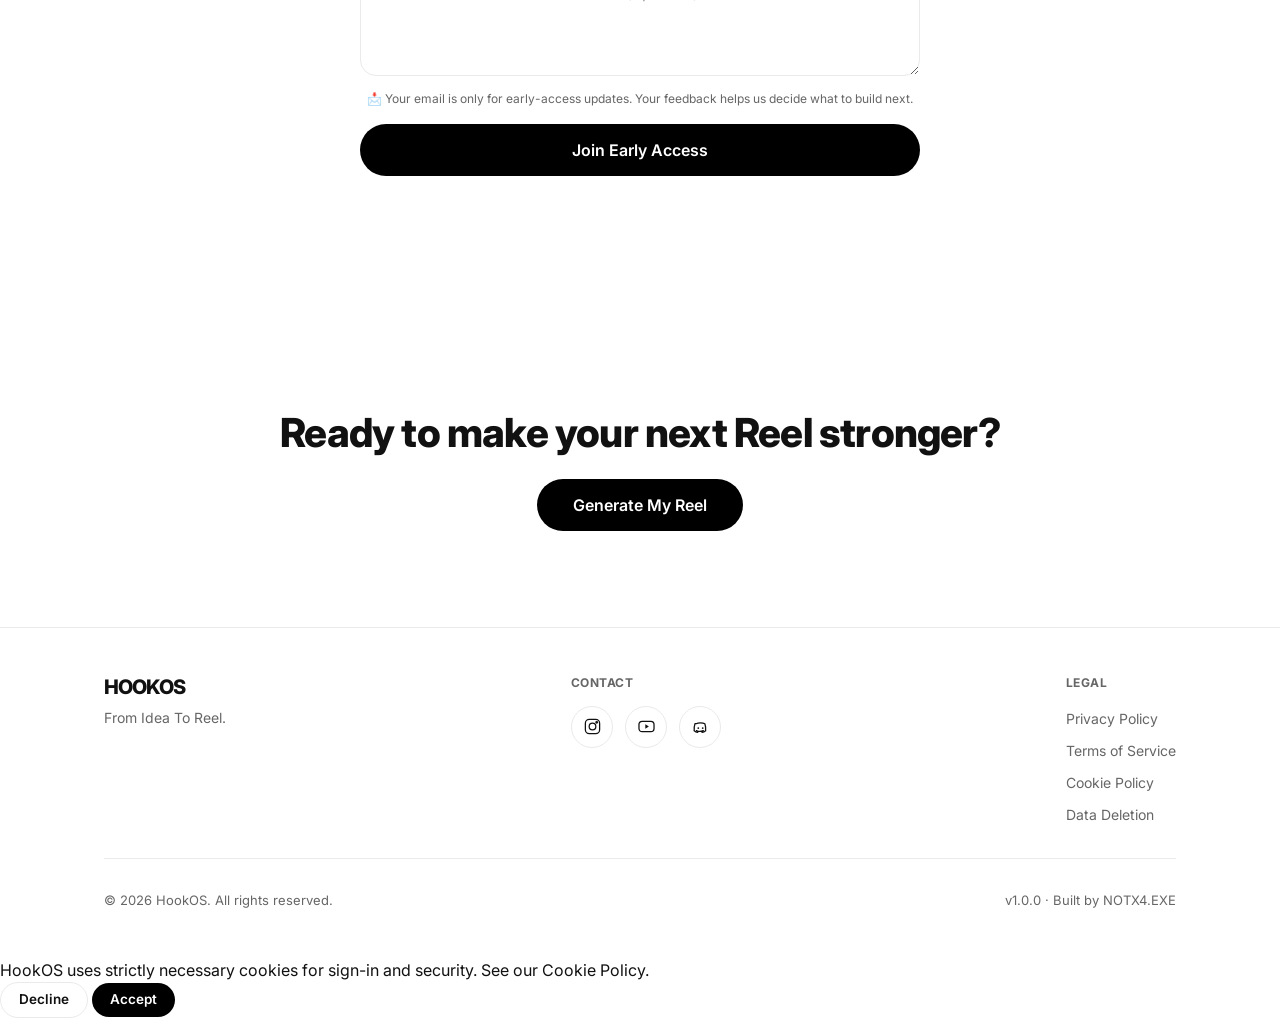
==== commit 89b41186: "feat: refresh HookOS landing page hierarchy and language section" ====
--- a/index.html
+++ b/index.html
@@ -3,9 +3,13 @@
 <head>
 <meta charset="UTF-8">
 <meta name="viewport" content="width=device-width, initial-scale=1, viewport-fit=cover">
-<title>HookOS — Turn Any Idea Into A Complete Reel Blueprint</title>
-<meta name="description" content="HookOS turns a simple idea into a complete reel blueprint in seconds — title, hook, script, scene plan and CTA, generated instantly.">
+<title>HookOS — Turn Ideas Into Reel Blueprints</title>
+<meta name="description" content="HookOS turns a content idea into a complete Reel blueprint: topic refinement, title, hook, script, scene plan and CTA.">
 <meta name="theme-color" content="#FFFFFF">
+<meta name="robots" content="index,follow">
+<meta property="og:title" content="HookOS — Turn Ideas Into Reel Blueprints">
+<meta property="og:description" content="Turn one content idea into a complete Reel blueprint in seconds.">
+<link rel="canonical" href="https://hookos-v-3.vercel.app/">
 <link rel="icon" href="assets/favicon.ico" sizes="any">
 <link rel="preconnect" href="https://fonts.googleapis.com">
 <link rel="preconnect" href="https://fonts.gstatic.com" crossorigin>
@@ -13,7 +17,6 @@
 <link rel="stylesheet" href="fixes.css">
 </head>
 <body>
-
 <a href="#main" class="skip-link">Skip to content</a>
 <div id="navbar-root" class="navbar-placeholder"></div>
 
@@ -21,18 +24,19 @@
   <section class="hero" id="top">
     <div class="container">
       <div class="hero-copy">
-        <h1>Turn Any Idea Into A Complete Reel Blueprint.</h1>
-        <p>Generate a title, hook, script, scene plan and CTA in seconds.</p>
+        <div class="eyebrow">IDEA → HOOK → REEL</div>
+        <h1>Make the first seconds matter.</h1>
+        <p>Turn one idea into a clear Reel blueprint — title, hook, script, scene plan and CTA.</p>
         <div class="hero-actions">
           <a href="#generator" class="btn btn-primary btn-lg">Get Started</a>
           <a href="#example" class="btn btn-secondary btn-lg">See Example</a>
         </div>
       </div>
-      <div class="mockup" role="img" aria-label="Preview of a generated blueprint for the idea: why students can't focus">
+      <div class="mockup" role="img" aria-label="Preview of a generated HookOS Reel blueprint">
         <div class="mockup-window">
           <div class="mockup-bar"><span class="mockup-dot"></span><span class="mockup-dot"></span><span class="mockup-dot"></span></div>
           <div class="mockup-body">
-            <div class="mockup-label">Idea</div>
+            <div class="mockup-label">IDEA</div>
             <div class="mockup-input">Why students can't focus</div>
             <div class="mockup-outputs">
               <div class="mockup-chip"><span class="dot"></span>Title</div><div class="mockup-chip"><span class="dot"></span>Hook</div><div class="mockup-chip"><span class="dot"></span>Script</div><div class="mockup-chip"><span class="dot"></span>Scene Plan</div><div class="mockup-chip"><span class="dot"></span>CTA</div>
@@ -45,12 +49,16 @@
 
   <section id="generator" class="section-alt">
     <div class="container generator-shell">
-      <div class="section-title reveal"><h2>Create Your Reel Blueprint</h2><p>Enter your idea and choose a hook framework.</p></div>
+      <div class="section-title reveal"><div class="eyebrow">CREATE</div><h2>One idea in.<br>One blueprint out.</h2><p>Tell HookOS what you're creating. Pick a framework and let it build the structure.</p></div>
       <form id="blueprint-form" novalidate>
         <div class="field-label" id="idea-label">Your idea</div>
-        <textarea id="idea-input" placeholder="Describe your reel idea..." aria-labelledby="idea-label" required></textarea>
+        <div class="hookos-idea-wrap">
+          <textarea id="idea-input" placeholder="Tell me what you’re creating today..." aria-labelledby="idea-label" aria-describedby="generation-quota" required></textarea>
+        </div>
+        <div class="input-guidance" aria-live="polite"><span class="input-guidance-main">Try: “3 mistakes first-time apartment buyers make”</span><span id="char-count">0/500</span></div>
         <div class="field-label" style="margin-top:32px;" id="framework-label">Choose a framework</div>
         <div class="framework-grid" role="radiogroup" aria-labelledby="framework-label" id="framework-grid"></div>
+        <div id="turnstile-container" hidden></div>
         <button type="submit" class="btn btn-primary btn-lg btn-block" id="generate-btn"><span id="generate-btn-text">Generate Blueprint</span></button>
         <div class="form-hint" id="form-hint">&nbsp;</div>
         <div class="api-error" id="api-error" role="alert"></div>
@@ -76,28 +84,28 @@
     </div>
   </section>
 
-  <section id="how-it-works"><div class="container"><div class="section-title reveal"><h2>HookOS Simplifies Everything.</h2><p>One idea in, one complete blueprint out.</p></div><div class="process"><div class="process-step"><div class="num">1</div><span class="label">Idea</span></div><span class="process-arrow" aria-hidden="true">→</span><div class="process-step"><div class="num">2</div><span class="label">Choose Framework</span></div><span class="process-arrow" aria-hidden="true">→</span><div class="process-step"><div class="num">3</div><span class="label">Generate</span></div><span class="process-arrow" aria-hidden="true">→</span><div class="process-step"><div class="num">4</div><span class="label">Publish</span></div></div></div></section>
+  <section id="how-it-works"><div class="container"><div class="section-title reveal"><div class="eyebrow">HOW IT WORKS</div><h2>Less figuring out.<br>More creating.</h2><p>HookOS is designed to remove the blank-page step from your content workflow.</p></div><div class="process"><div class="process-step"><div class="num">1</div><span class="label">Bring your idea</span></div><span class="process-arrow" aria-hidden="true">→</span><div class="process-step"><div class="num">2</div><span class="label">Choose a framework</span></div><span class="process-arrow" aria-hidden="true">→</span><div class="process-step"><div class="num">3</div><span class="label">Generate</span></div><span class="process-arrow" aria-hidden="true">→</span><div class="process-step"><div class="num">4</div><span class="label">Create</span></div></div></div></section>
 
-  <section id="example" class="section-alt"><div class="container"><div class="section-title reveal"><h2>See It In Action.</h2><p>The same idea, shaped by two different frameworks.</p></div><div class="example-input reveal"><div class="mockup-label">Idea</div><div class="mockup-input">Why students can't focus</div></div><div class="grid-2">
+  <section id="example" class="section-alt"><div class="container"><div class="section-title reveal"><div class="eyebrow">EXAMPLE</div><h2>See the same idea<br>take a different shape.</h2><p>HookOS lets you start with the structure that fits your message.</p></div><div class="example-input reveal"><div class="mockup-label">IDEA</div><div class="mockup-input">Why students can't focus</div></div><div class="grid-2">
     <div class="output-card reveal"><h3>🧠 Curiosity Gap</h3><div class="output-line"><strong>Title</strong><span>The Focus Thief Nobody Talks About</span></div><div class="output-line"><strong>Hook</strong><span>Your brain isn't broken — it's being hijacked every 6 seconds.</span></div><div class="output-line"><strong>Script</strong><span>Open with the hijack claim, reveal the dopamine-loop mechanism, contrast focused vs. distracted brain states, deliver one counter-intuitive fix.</span></div><div class="output-line"><strong>Scene Plan</strong><span>Close-up on phone notifications → split screen brain scan visual → text overlay of the fix → direct-to-camera close.</span></div><div class="output-line"><strong>CTA</strong><span>Save this before your next study session.</span></div></div>
     <div class="output-card reveal"><h3>📖 Story</h3><div class="output-line"><strong>Title</strong><span>I Failed Twice Before I Found Out Why</span></div><div class="output-line"><strong>Hook</strong><span>I failed my finals twice before I found out why.</span></div><div class="output-line"><strong>Script</strong><span>Set the scene of the failed exam, walk through the moment of realization, introduce the turning point, land on the lesson learned.</span></div><div class="output-line"><strong>Scene Plan</strong><span>Sitting at a desk, defeated → flashback b-roll of late-night cramming → lightbulb moment shot → confident walk to class.</span></div><div class="output-line"><strong>CTA</strong><span>Follow for the full story series.</span></div></div>
   </div></div></section>
 
-  <section id="features"><div class="container"><div class="section-title reveal"><h2>Why HookOS.</h2><p>Built for the parts of content creation that actually eat your time.</p></div><div class="grid-4"><div class="card reveal"><div class="card-icon" aria-hidden="true">01</div><h3>Real Frameworks</h3><p>Eight proven hook frameworks, not one generic template.</p></div><div class="card reveal"><div class="card-icon" aria-hidden="true">02</div><h3>Complete Blueprints</h3><p>Title, hook, script, scene plan and CTA — every time, together.</p></div><div class="card reveal"><div class="card-icon" aria-hidden="true">03</div><h3>Built-In Metrics</h3><p>Virality, retention and confidence scored before you film.</p></div><div class="card reveal"><div class="card-icon" aria-hidden="true">04</div><h3>Live Progress</h3><p>See the generator work through each stage while your blueprint is being created.</p></div></div></div></section>
+  <section id="features"><div class="container"><div class="section-title reveal"><div class="eyebrow">WHY HOOKOS</div><h2>Simple on purpose.</h2><p>No maze of settings. Just the pieces you need to start creating.</p></div><div class="grid-4"><div class="card reveal"><div class="card-icon" aria-hidden="true">01</div><h3>Real Frameworks</h3><p>Eight proven hook frameworks, not one generic template.</p></div><div class="card reveal"><div class="card-icon" aria-hidden="true">02</div><h3>Complete Blueprints</h3><p>Title, hook, script, scene plan and CTA — together.</p></div><div class="card reveal"><div class="card-icon" aria-hidden="true">03</div><h3>Built-In Metrics</h3><p>Quick creative signals before you film.</p></div><div class="card reveal"><div class="card-icon" aria-hidden="true">04</div><h3>Live Progress</h3><p>See each generation stage as your blueprint is created.</p></div></div></div></section>
 
-  <section id="early-access" class="section-alt"><div class="container"><div class="section-title reveal"><h2>Get Early Access.</h2><p>Join the list to hear when HookOS is ready. Tell us what you'd want built next so we can prioritize the right features.</p></div><div class="early-access-shell reveal">
+  <section id="languages" class="section-alt"><div class="container"><div class="section-title reveal"><div class="eyebrow">LANGUAGES</div><h2>Available now.</h2><p>Start creating in the language that feels natural to you.</p></div><div class="language-grid"><div class="language-card reveal"><span class="language-check">✓</span><strong>English</strong><span>Latin</span></div><div class="language-card reveal"><span class="language-check">✓</span><strong>Hindi</strong><span>हिन्दी</span></div><div class="language-card reveal"><span class="language-check">✓</span><strong>Tamil</strong><span>தமிழ்</span></div></div><div class="coming-soon reveal"><span>COMING SOON</span><strong>Telugu · Marathi · Bengali · Kannada</strong></div></div></section>
+
+  <section id="early-access"><div class="container"><div class="section-title reveal"><div class="eyebrow">EARLY ACCESS</div><h2>Help us build what creators actually need.</h2><p>Join the list and tell us what should come next.</p></div><div class="early-access-shell reveal">
     <form id="early-access-form" novalidate>
-      <label class="sr-only" for="ea-email">Email address</label>
-      <input type="email" id="ea-email" placeholder="Your email address" required autocomplete="email">
-      <label class="sr-only" for="ea-feedback">Product feedback</label>
-      <textarea id="ea-feedback" placeholder="What should HookOS build next? (optional)"></textarea>
+      <label class="sr-only" for="ea-email">Email address</label><input type="email" id="ea-email" placeholder="Your email address" required autocomplete="email">
+      <label class="sr-only" for="ea-feedback">Product feedback</label><textarea id="ea-feedback" placeholder="What should HookOS build next? (optional)"></textarea>
       <p class="early-access-note">📩 Your email is only for early-access updates. Your feedback helps us decide what to build next.</p>
       <button type="submit" class="btn btn-primary btn-lg btn-block" id="ea-submit-btn"><span id="ea-submit-text">Join Early Access</span></button>
       <div class="form-hint" id="ea-hint">&nbsp;</div>
     </form>
   </div></div></section>
 
-  <section class="final-cta"><div class="container reveal"><h2>Ready To Create Better Reels?</h2><a href="#generator" class="btn btn-primary btn-lg">Generate My Reel</a></div></section>
+  <section class="final-cta"><div class="container reveal"><h2>Ready to make your next Reel stronger?</h2><a href="#generator" class="btn btn-primary btn-lg">Generate My Reel</a></div></section>
 </main>
 
 <div id="footer-root"></div>
--- a/fixes.css
+++ b/fixes.css
@@ -1,4 +1,7 @@
 /* HOOKOS visual fixes */
+
+[hidden]{display:none!important}
+.avatar-img[hidden],.avatar[hidden]{display:none!important}
 
 .logo-wordmark { display:inline-flex; align-items:center; font-size:22px; font-weight:800; letter-spacing:-.055em; line-height:1; color:var(--text-primary); white-space:nowrap; }
 .footer-wordmark { font-size:20px; margin-bottom:10px; }
@@ -8,7 +11,7 @@
 .loading-orb { width:54px; height:54px; margin:0 auto 18px; border-radius:50%; background:linear-gradient(135deg,#f0f0f0,#d9d9d9,#f7f7f7); animation:hookos-orb 1.8s ease-in-out infinite; }
 .loading-status { min-height:25px; font-size:clamp(16px,2vw,18px); font-weight:700; letter-spacing:-.02em; line-height:1.3; overflow-wrap:anywhere; }
 .loading-steps { display:grid; grid-template-columns:repeat(4,minmax(0,1fr)); gap:10px; width:100%; margin:26px 0 22px; text-align:left; }
-.loading-steps .loading-step { display:flex; align-items:center; gap:8px; width:auto; height:auto; min-width:0; min-height:44px; padding:10px 11px; border:1px solid var(--border); border-radius:14px; background:var(--surface); color:#999; font-size:11px; line-height:1.3; overflow-wrap:anywhere; transition:color .25s ease,border-color .25s ease,background-color .25s ease,transform .25s ease; }
+.loading-steps .loading-step { display:flex; align-items:center; gap:8px; width:auto; height:auto; min-width:0; min-height:44px; padding:10px 11px; border:1px solid var(--border); border-radius:14px; background:var(--surface); color:#999; font-size:11px; line-height:1.3; overflow-wrap:anywhere; transition:color .25s var(--ease),border-color .25s var(--ease),background-color .25s var(--ease),transform .25s var(--ease); }
 .loading-step span:last-child { min-width:0; overflow-wrap:anywhere; }
 .loading-step.is-active { color:var(--text-primary); font-weight:700; border-color:var(--text-primary); background:var(--bg); transform:translateY(-1px); }
 .loading-step.is-done { color:var(--text-primary); font-weight:700; border-color:var(--text-primary); background:var(--bg); }
@@ -52,7 +55,6 @@
 #early-access-form input:focus,#early-access-form textarea:focus { border-color:#999; box-shadow:0 0 0 3px rgba(0,0,0,.05); }
 #early-access-form input::placeholder,#early-access-form textarea::placeholder { color:#999; }
 .early-access-note { margin:2px 2px 4px; color:var(--text-secondary); font-size:12px; line-height:1.5; text-align:center; }
-
 .final-cta { text-align:center; }
 .final-cta h2 { margin-bottom:24px; }
 
@@ -62,3 +64,14 @@
 @media (max-width:560px){ .grid-4,.grid-2{grid-template-columns:1fr}.card,.output-card{padding:20px;border-radius:19px}.output-line{flex-direction:column;gap:4px}.output-line strong{flex-basis:auto} }
 @media (max-width:360px){ .loading-panel{padding-inline:12px}.loading-steps{gap:6px}.loading-steps .loading-step{padding-inline:6px;font-size:10px} }
 @media (prefers-reduced-motion:reduce){ .loading-orb,.loading-bar{animation:none!important} }
+
+/* Compact signed-in account control — avoid the oversized pill on mobile. */
+.profile-menu{width:auto!important;max-width:240px;}
+.profile-trigger{width:auto!important;max-width:240px;min-width:0;min-height:46px;height:46px;padding:5px 12px 5px 6px;border-radius:14px;}
+.profile-trigger [data-user-name]{min-width:0;max-width:170px;overflow:hidden;text-overflow:ellipsis;white-space:nowrap;}
+
+@media (max-width:860px){
+  .nav-right .profile-menu{width:fit-content!important;max-width:240px;align-self:flex-start;}
+  .nav-right .profile-trigger{width:auto!important;max-width:240px;min-height:50px;height:50px;padding:6px 14px 6px 7px;border-radius:14px;}
+  .nav-right .profile-trigger [data-user-name]{max-width:165px;}
+}
